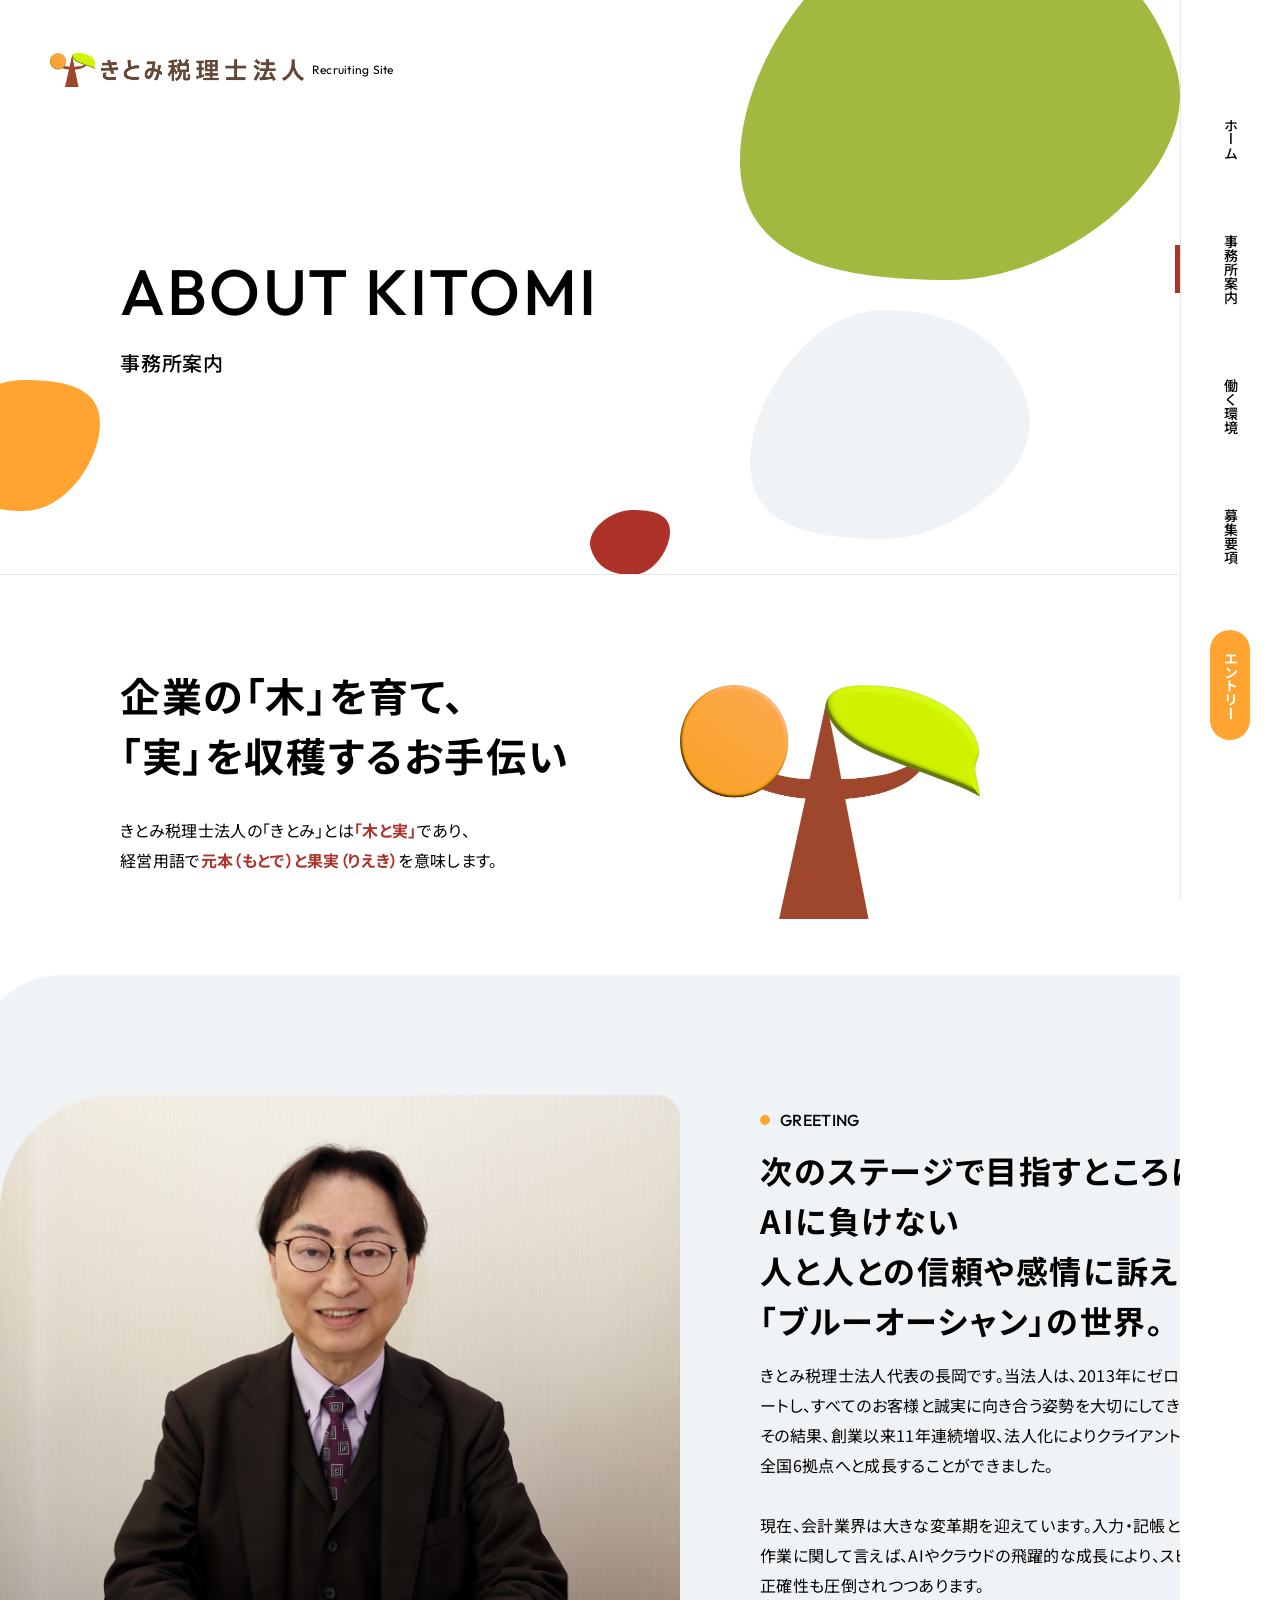
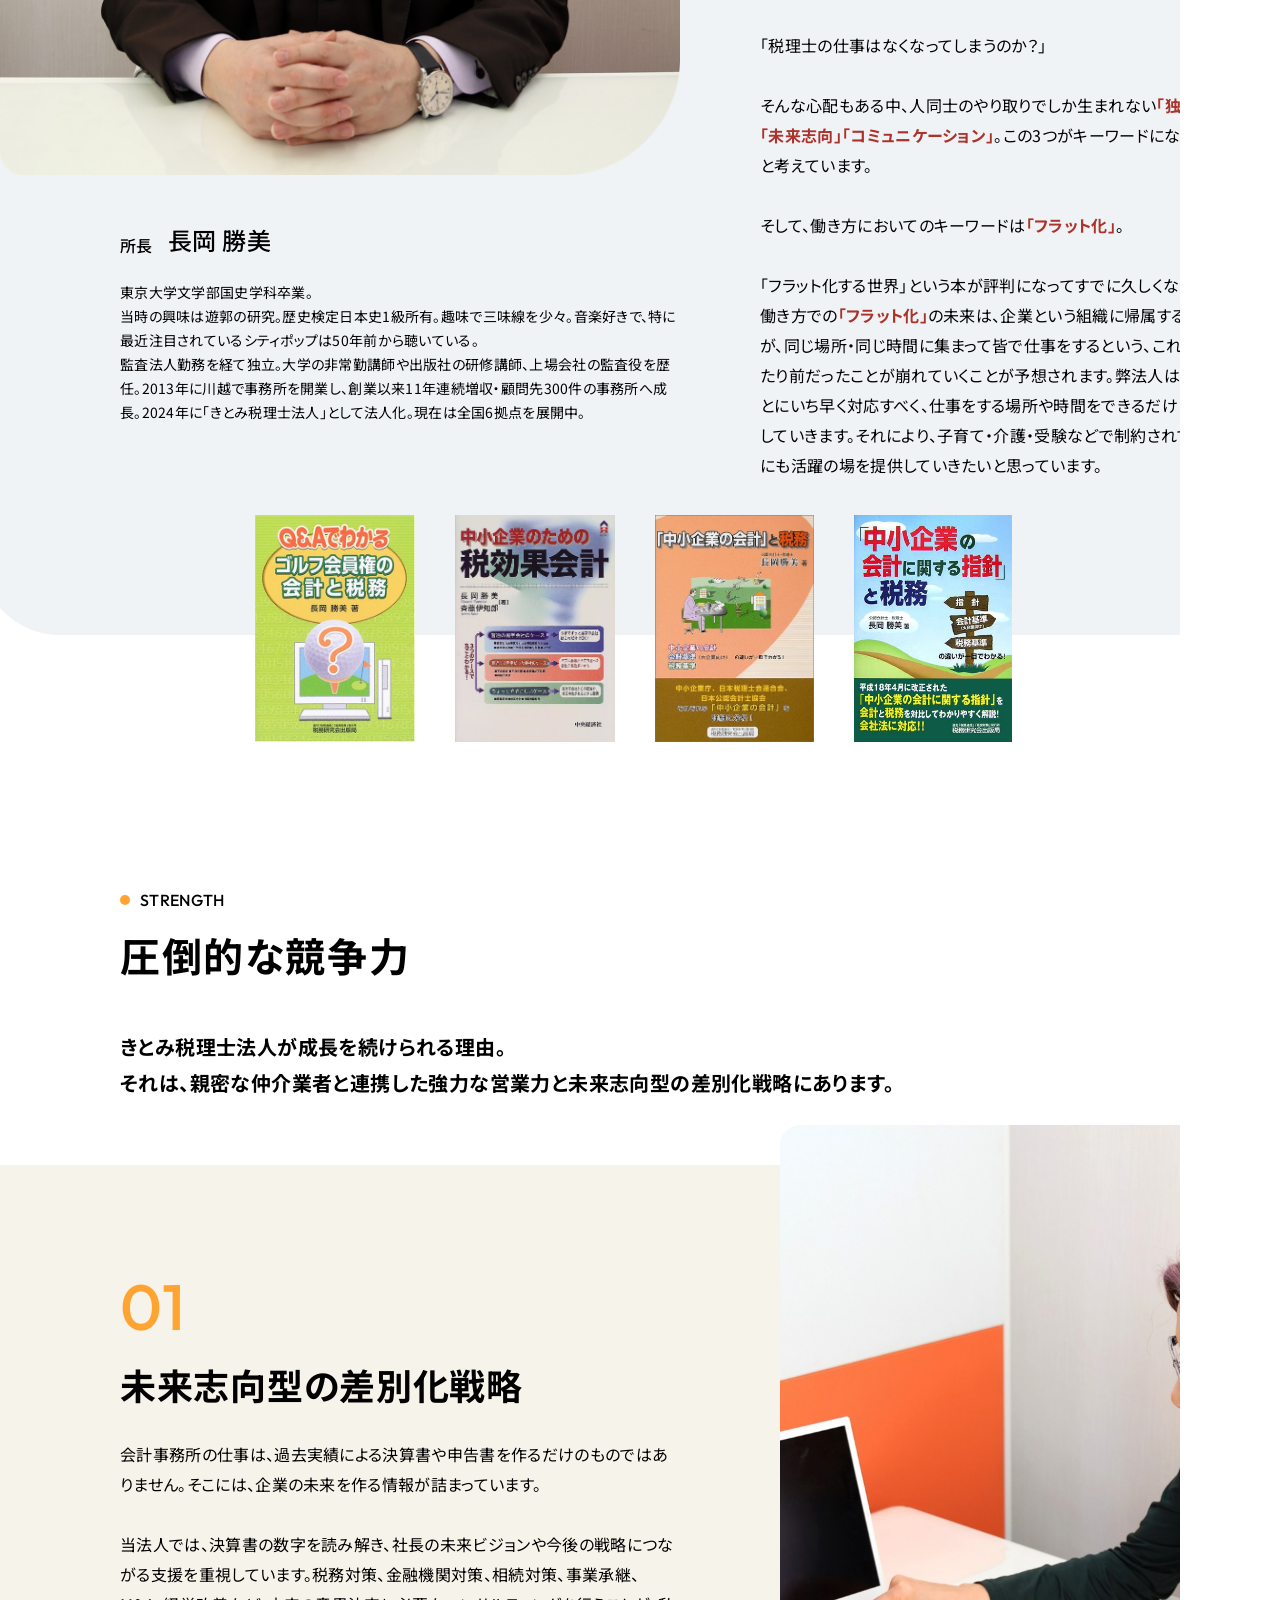
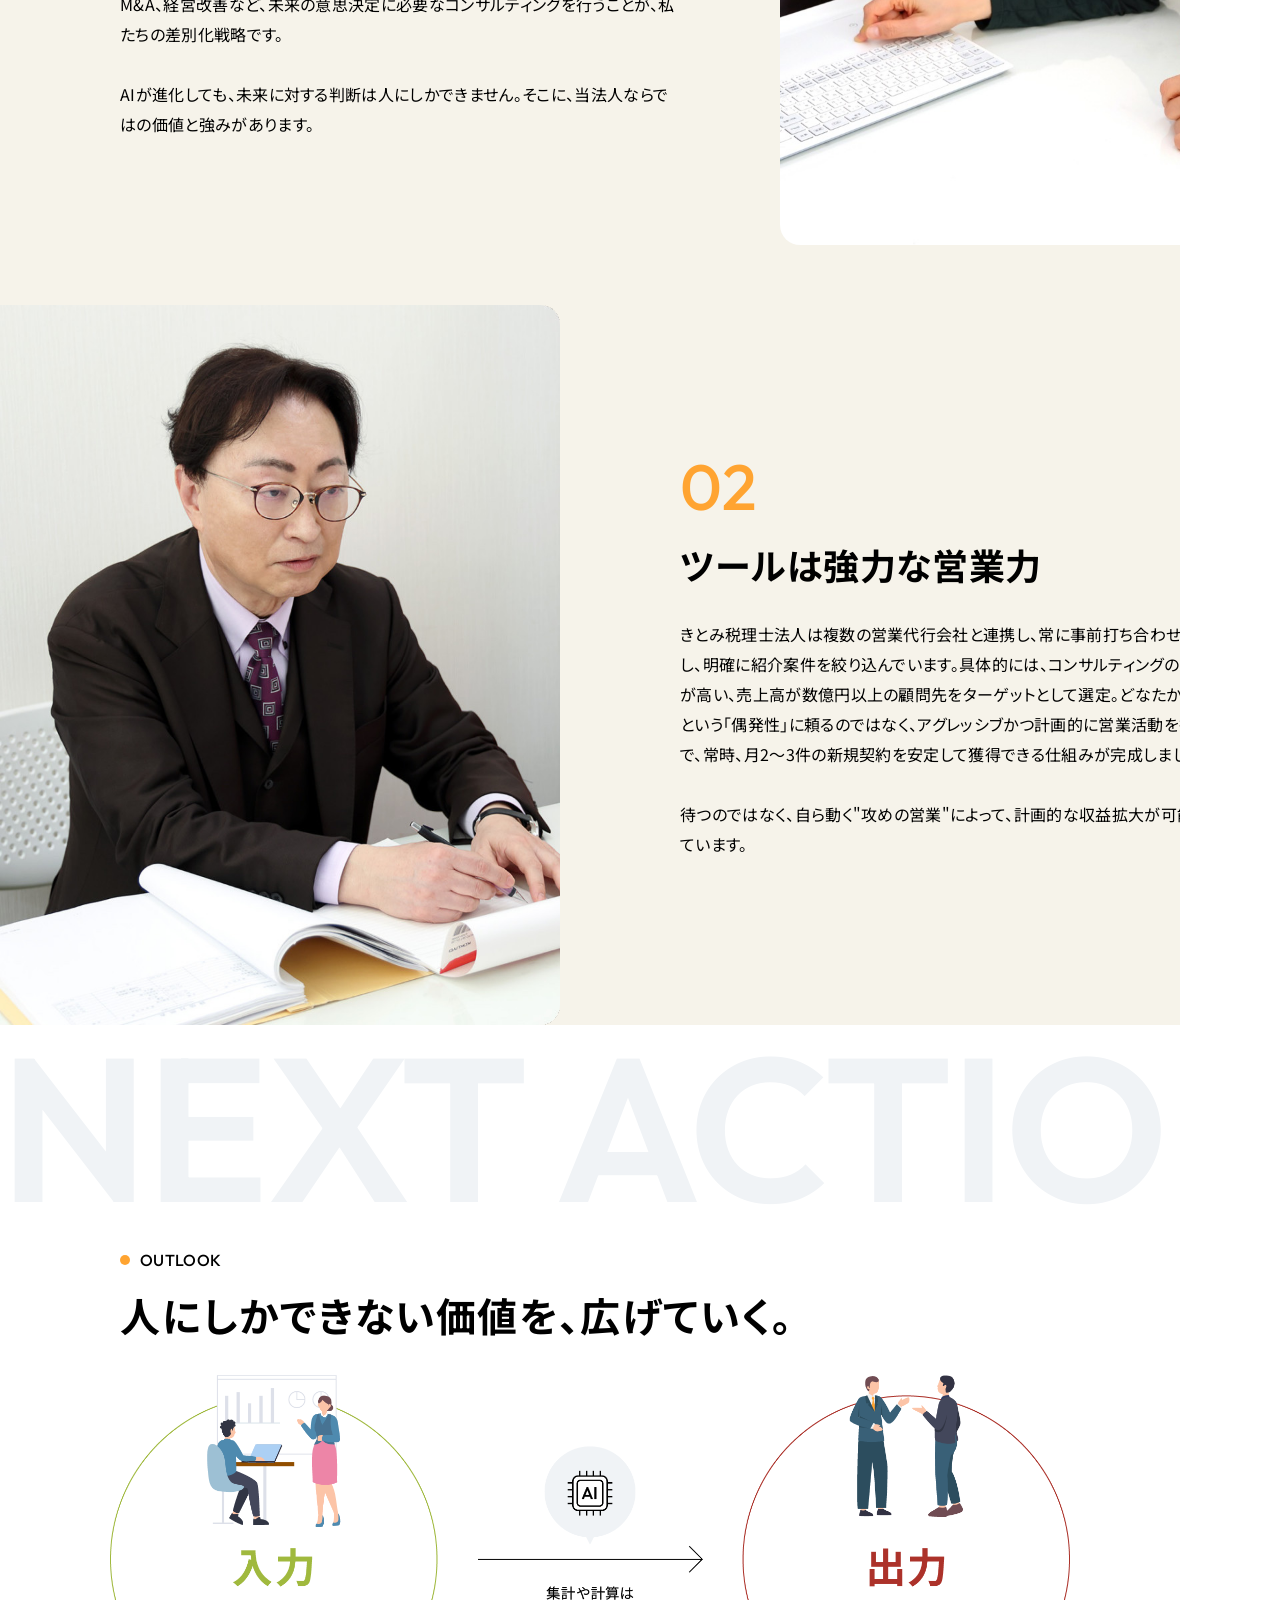
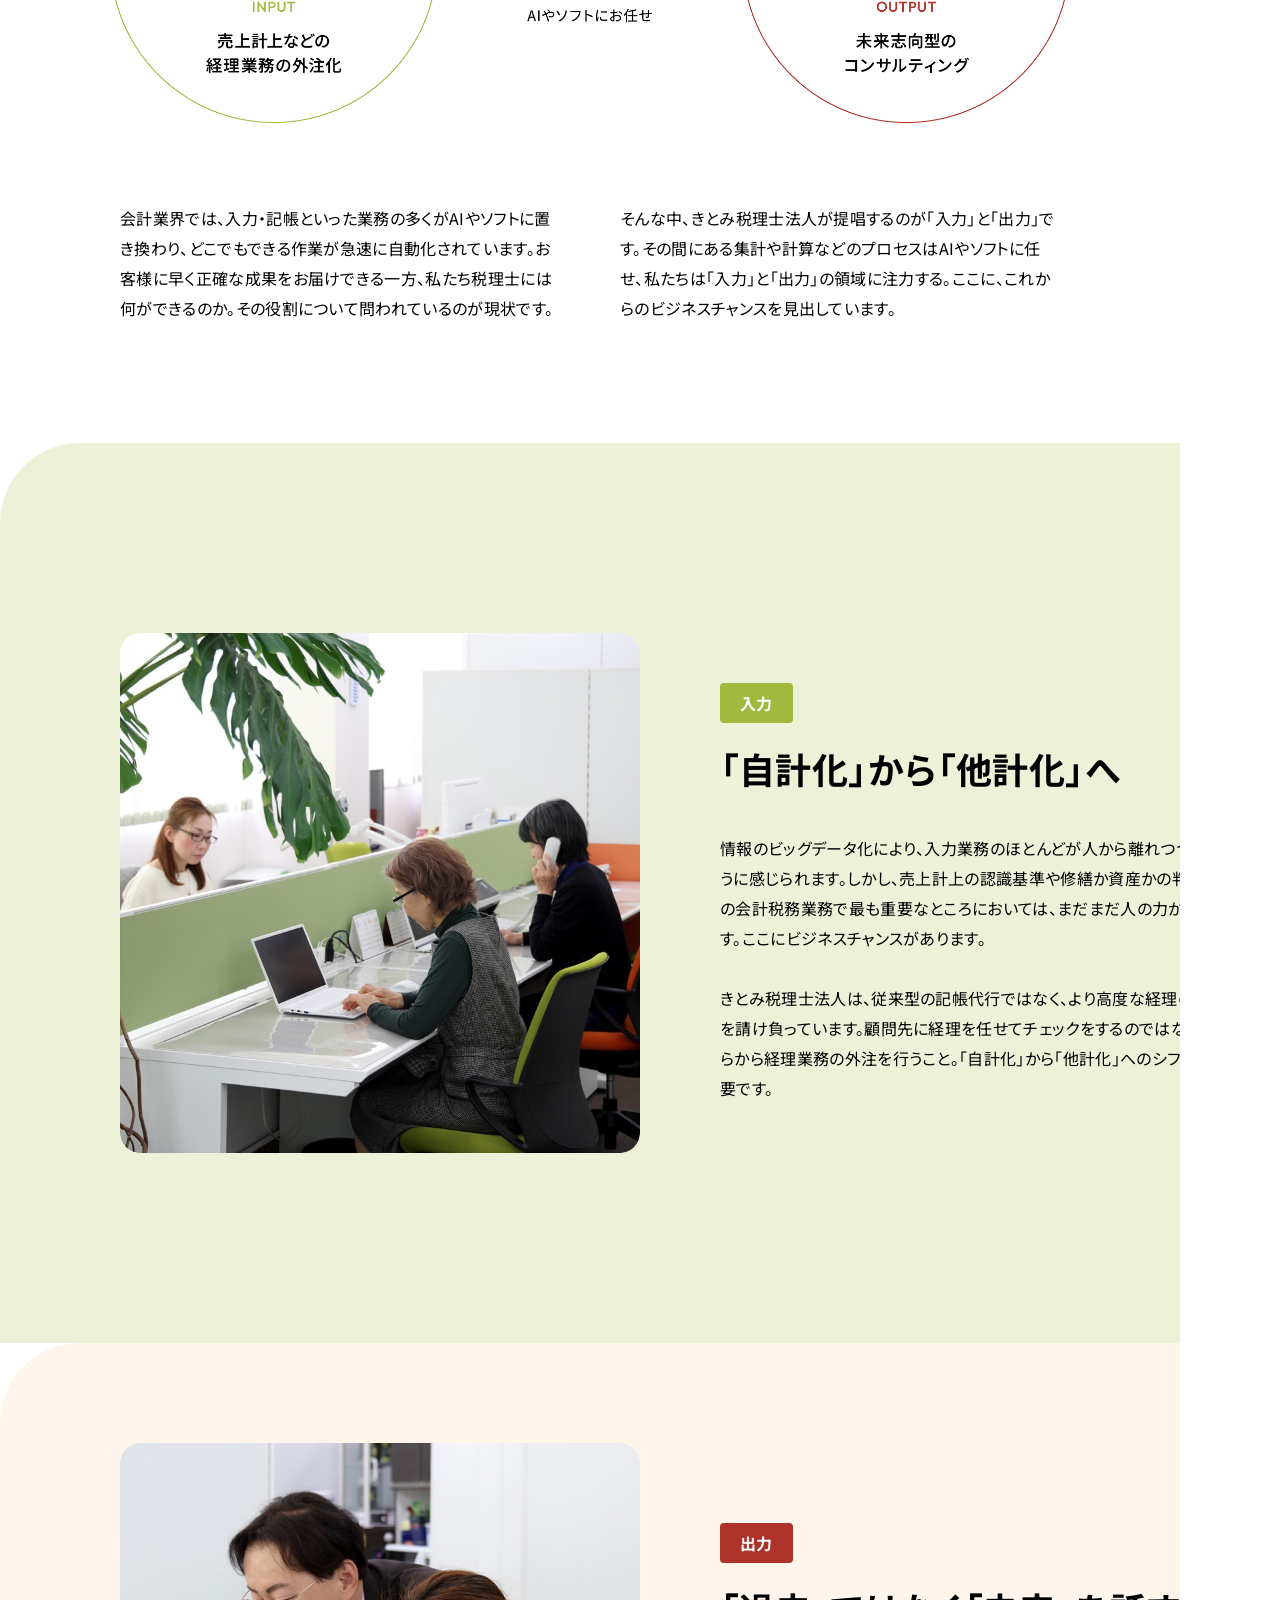
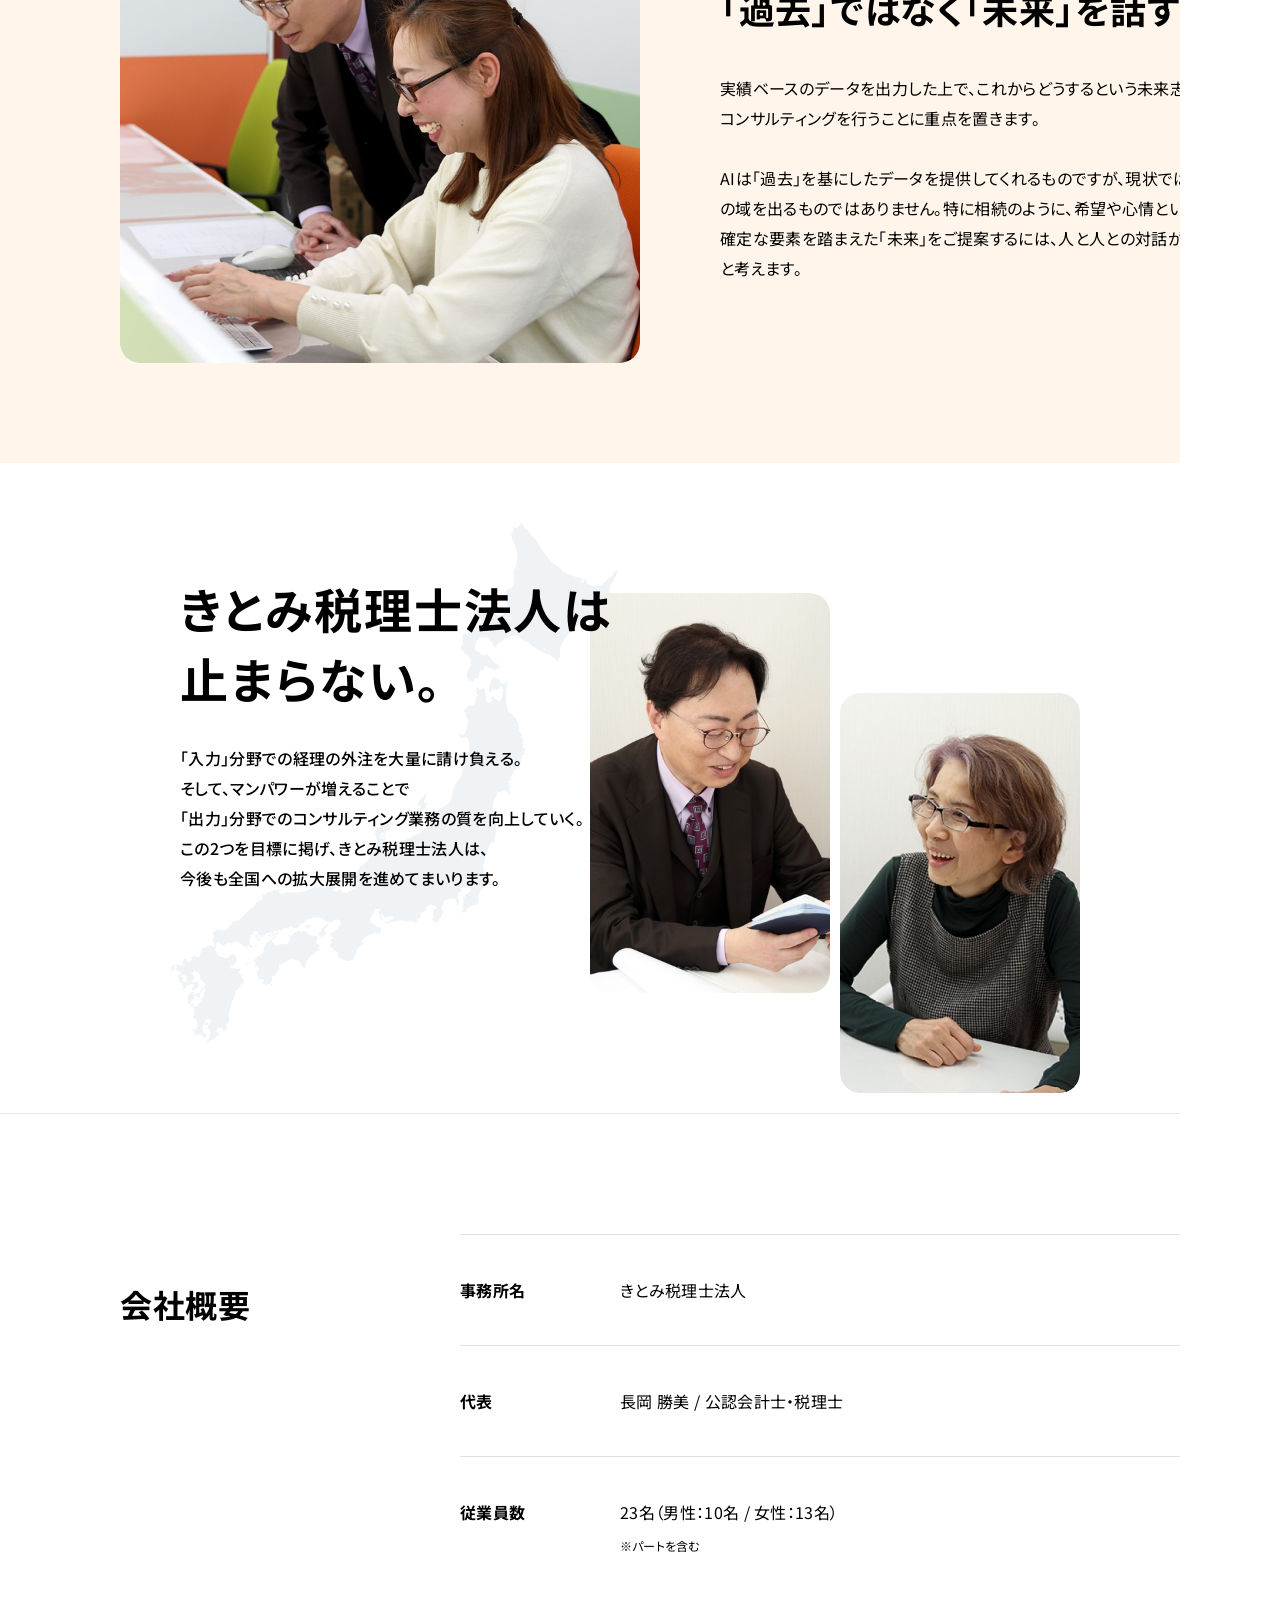
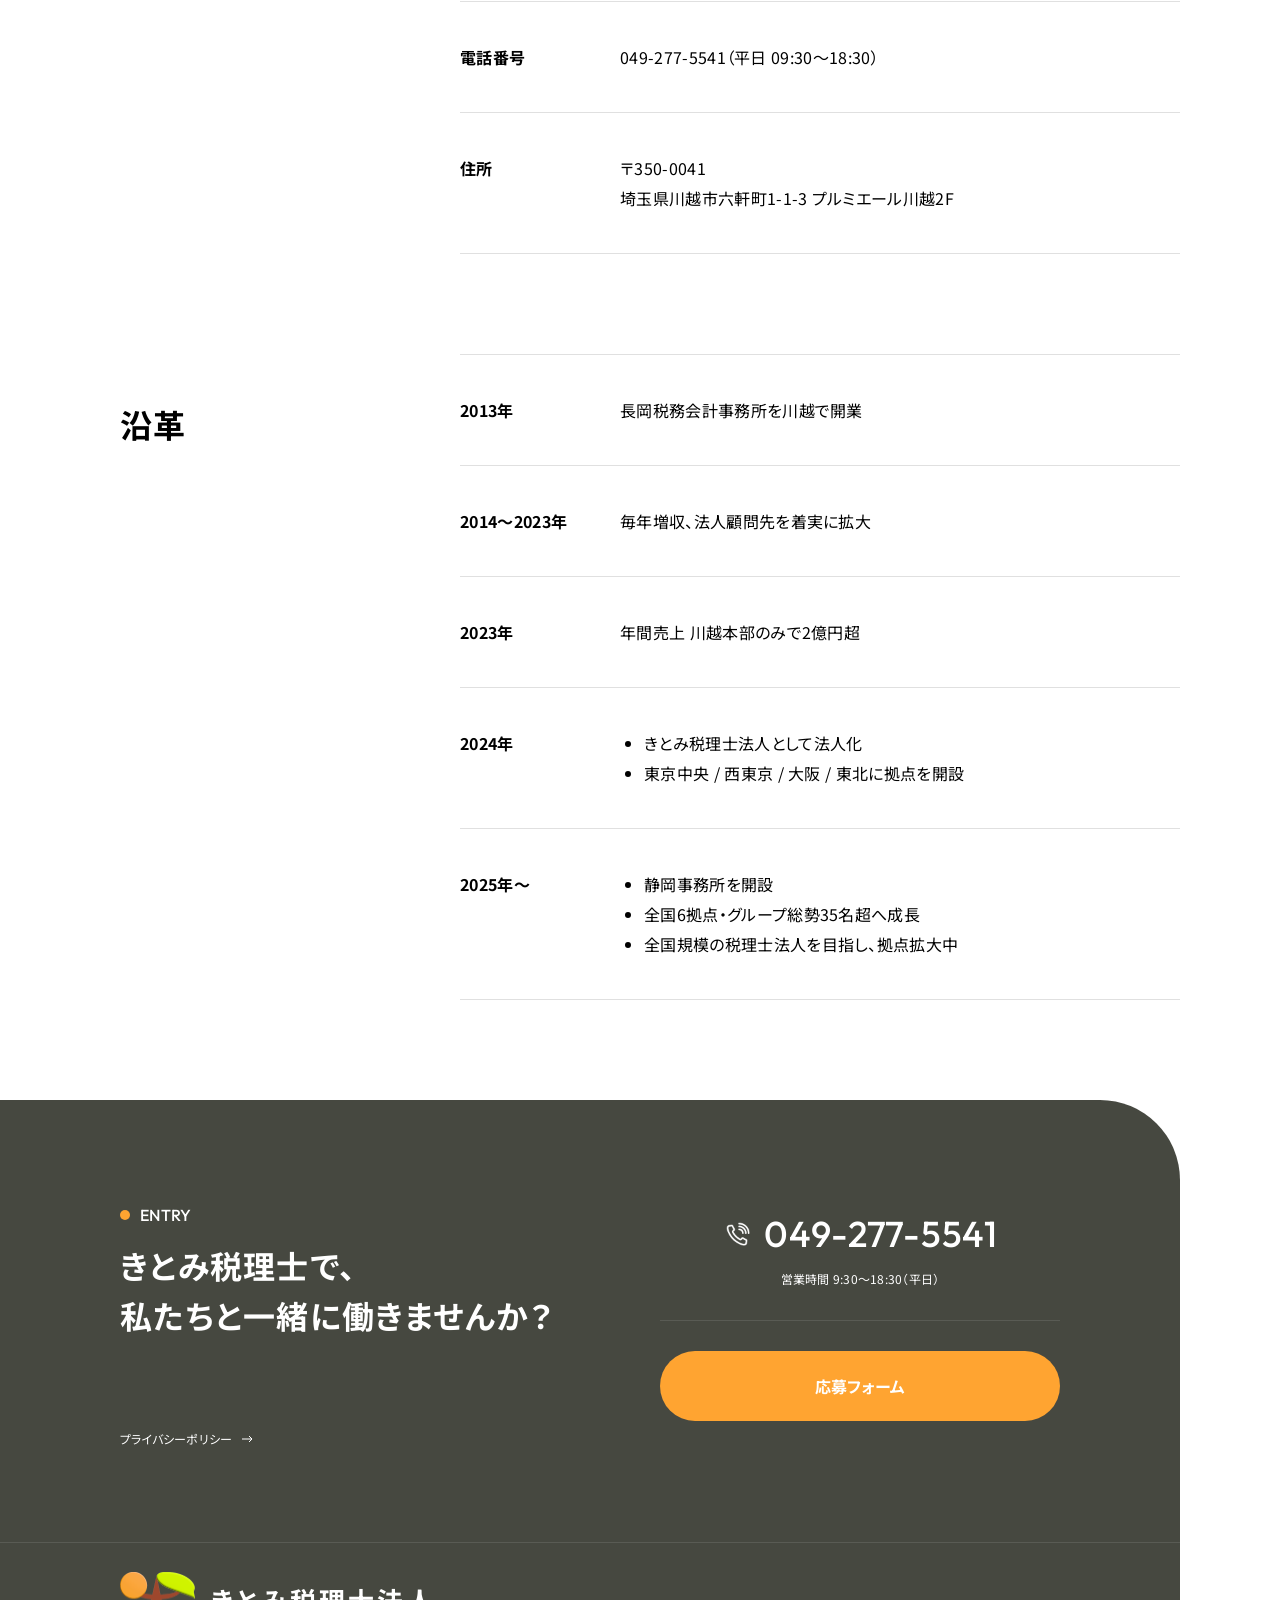
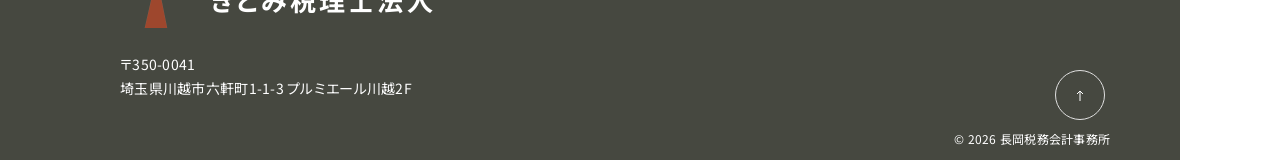
==== about.html @ 69c2d6e0 "エントリーページ新規作成＋全ページにスクロール表示アニメーション追加 - entry.html / entry.css / entry.js を新規作成（Figma 88-184 準拠のエントリーフォ" ====
<!DOCTYPE html>
<html lang="ja">
<head>
  <meta charset="UTF-8">
  <meta name="viewport" content="width=device-width, initial-scale=1.0">
  <title>事務所案内 | きとみ税理士法人 採用サイト</title>
  <meta name="description" content="きとみ税理士法人の事務所案内。代表挨拶・強み・未来戦略・会社概要・沿革をご紹介します。">
  <link rel="preconnect" href="https://fonts.googleapis.com">
  <link rel="preconnect" href="https://fonts.gstatic.com" crossorigin>
  <link href="https://fonts.googleapis.com/css2?family=Noto+Sans+JP:wght@400;500;700&family=Outfit:wght@400;500;600;700&display=swap" rel="stylesheet">
  <link rel="stylesheet" href="css/reset.css">
  <link rel="stylesheet" href="css/variables.css">
  <link rel="stylesheet" href="css/common.css">
  <link rel="stylesheet" href="css/pages/about.css">
</head>
<body>
  <div id="header-placeholder"></div>

  <main>
    <!-- MV -->
    <section class="about-mv" aria-label="ページタイトル">
      <a href="index.html" class="site-logo about-mv__logo" aria-label="きとみ税理士法人 トップへ">
        <img src="images/common/logo.png" alt="きとみ税理士法人" class="site-logo__img" width="254" height="40">
        <span class="site-logo__sub">Recruiting Site</span>
      </a>

      <img src="images/common/blob-about-mv-1.svg" alt="" class="blob about-mv__blob about-mv__blob--1">
      <img src="images/common/blob-about-mv-2.svg" alt="" class="blob about-mv__blob about-mv__blob--2">
      <img src="images/common/blob-about-mv-3.svg" alt="" class="blob about-mv__blob about-mv__blob--3">
      <img src="images/common/blob-about-mv-4.svg" alt="" class="blob about-mv__blob about-mv__blob--4">

      <div class="about-mv__title">
        <p class="about-mv__title-en">ABOUT KITOMI</p>
        <p class="about-mv__title-jp">事務所案内</p>
      </div>
    </section>

    <!-- Lead -->
    <section class="about-lead" aria-label="リード">
      <div class="about-lead__inner">
        <h1 class="about-lead__catch">
          企業の「木」を育て、<br>
          「実」を収穫するお手伝い
        </h1>
        <p class="about-lead__text">
          きとみ税理士法人の「きとみ」とは<span class="em-red">「木と実」</span>であり、<br>
          経営用語で<span class="em-red">元本（もとで）と果実（りえき）</span>を意味します。
        </p>
        <img src="images/pages/about/symbol.png" alt="" class="about-lead__symbol" width="300" height="234">
      </div>
    </section>

    <!-- Greeting -->
    <section class="greeting" aria-label="代表挨拶">
      <div class="greeting__bg"></div>

      <figure class="greeting__photo">
        <picture>
          <source media="(max-width: 767px)" srcset="images/pages/about/president.png">
          <img src="images/pages/about/president-pc.png" alt="代表 長岡 勝美" width="680" height="680">
        </picture>
      </figure>

      <div class="greeting__title section-title">
        <span class="section-title__en">GREETING</span>
        <h2 class="section-title__jp">次のステージで目指すところは、<br>AIに負けない<br>人と人との信頼や感情に訴える<br>「ブルーオーシャン」の世界。</h2>
      </div>

      <div class="greeting__body">
        <p>きとみ税理士法人代表の長岡です。当法人は、2013年にゼロからスタートし、すべてのお客様と誠実に向き合う姿勢を大切にしてきました。その結果、創業以来11年連続増収、法人化によりクライアント400件、全国6拠点へと成長することができました。</p>
        <p>現在、会計業界は大きな変革期を迎えています。入力・記帳といった作業に関して言えば、AIやクラウドの飛躍的な成長により、スピードも正確性も圧倒されつつあります。</p>
        <p>「税理士の仕事はなくなってしまうのか？」</p>
        <p>そんな心配もある中、人同士のやり取りでしか生まれない<span class="em-red">「独創性」</span><span class="em-red">「未来志向」</span><span class="em-red">「コミュニケーション」</span>。この3つがキーワードになってくると考えています。</p>
        <p>そして、働き方においてのキーワードは<span class="em-red">「フラット化」</span>。</p>
        <p>「フラット化する世界」という本が評判になってすでに久しくなります。働き方での<span class="em-red">「フラット化」</span>の未来は、企業という組織に帰属する「社員」が、同じ場所・同じ時間に集まって皆で仕事をするという、これまで当たり前だったことが崩れていくことが予想されます。弊法人は、このことにいち早く対応すべく、仕事をする場所や時間をできるだけ自由にしていきます。それにより、子育て・介護・受験などで制約されている方にも活躍の場を提供していきたいと思っています。</p>
      </div>

      <div class="greeting__profile">
        <p class="greeting__name">
          <span class="greeting__role">所長</span>
          <span class="greeting__person">長岡 勝美</span>
        </p>
        <p class="greeting__bio">
          東京大学文学部国史学科卒業。<br>
          当時の興味は遊郭の研究。歴史検定日本史1級所有。趣味で三味線を少々。音楽好きで、特に最近注目されているシティポップは50年前から聴いている。<br>
          監査法人勤務を経て独立。大学の非常勤講師や出版社の研修講師、上場会社の監査役を歴任。2013年に川越で事務所を開業し、創業以来11年連続増収・顧問先300件の事務所へ成長。2024年に「きとみ税理士法人」として法人化。現在は全国6拠点を展開中。
        </p>
      </div>

      <div class="greeting__books">
        <img src="images/pages/about/book-1.png" alt="Q&Aでわかるゴルフ会計権の会計と税務" width="160" height="227">
        <img src="images/pages/about/book-2.png" alt="中小企業のための税効果会計" width="160" height="227">
        <img src="images/pages/about/book-3.png" alt="中小企業の会計と税務" width="160" height="227">
        <img src="images/pages/about/book-4.png" alt="中小企業の会計にかんする指針と税務" width="160" height="227">
      </div>
    </section>

    <!-- Strength -->
    <section class="strength" aria-label="強み">
      <div class="strength__bg"></div>

      <div class="strength__title section-title">
        <span class="section-title__en">STRENGTH</span>
        <h2 class="section-title__jp">圧倒的な競争力</h2>
      </div>

      <p class="strength__lead">
        きとみ税理士法人が成長を続けられる理由。<br>
        それは、親密な仲介業者と連携した強力な営業力と未来志向型の差別化戦略にあります。
      </p>

      <!-- Strength 01: text left, image right -->
      <article class="strength-item strength-item--01">
        <div class="strength-item__txt">
          <span class="strength-item__num">01</span>
          <h3 class="strength-item__title">未来志向型の差別化戦略</h3>
          <div class="strength-item__body">
            <p>会計事務所の仕事は、過去実績による決算書や申告書を作るだけのものではありません。そこには、企業の未来を作る情報が詰まっています。</p>
            <p>当法人では、決算書の数字を読み解き、社長の未来ビジョンや今後の戦略につながる支援を重視しています。税務対策、金融機関対策、相続対策、事業承継、M&amp;A、経営改善など、未来の意思決定に必要なコンサルティングを行うことが、私たちの差別化戦略です。</p>
            <p>AIが進化しても、未来に対する判断は人にしかできません。そこに、当法人ならではの価値と強みがあります。</p>
          </div>
        </div>
        <figure class="strength-item__img">
          <picture>
            <source media="(min-width: 768px)" srcset="images/pages/about/strength-01.jpg">
            <img src="images/pages/about/strength-01-sp.jpg" alt="未来志向型の差別化戦略" width="560" height="720">
          </picture>
        </figure>
      </article>

      <!-- Strength 02: image left, text right -->
      <article class="strength-item strength-item--02">
        <figure class="strength-item__img">
          <picture>
            <source media="(max-width: 767px)" srcset="images/pages/about/strength-02-sp.jpg">
            <img src="images/pages/about/strength-02.jpg" alt="ツールは強力な営業力" width="560" height="720">
          </picture>
        </figure>
        <div class="strength-item__txt">
          <span class="strength-item__num">02</span>
          <h3 class="strength-item__title">ツールは強力な営業力</h3>
          <div class="strength-item__body">
            <p>きとみ税理士法人は複数の営業代行会社と連携し、常に事前打ち合わせを密にし、明確に紹介案件を絞り込んでいます。具体的には、コンサルティングのニーズが高い、売上高が数億円以上の顧問先をターゲットとして選定。どなたかの紹介という「偶発性」に頼るのではなく、アグレッシブかつ計画的に営業活動を行うことで、常時、月2〜3件の新規契約を安定して獲得できる仕組みが完成しました。</p>
            <p>待つのではなく、自ら動く"攻めの営業"によって、計画的な収益拡大が可能になっています。</p>
          </div>
        </div>
      </article>
    </section>

    <!-- Outlook / NEXT ACTION -->
    <section class="outlook" aria-label="未来戦略">
      <div class="outlook__deco-text" aria-hidden="true">
        <span class="outlook__deco-track">
          <span class="outlook__deco-item">NEXT ACTION</span>
          <span class="outlook__deco-item">NEXT ACTION</span>
        </span>
      </div>

      <div class="outlook__title section-title">
        <span class="section-title__en">OUTLOOK</span>
        <h2 class="section-title__jp">人にしかできない価値を、広げていく。</h2>
      </div>

      <figure class="outlook__diagram">
        <picture>
          <source media="(max-width: 767px)" srcset="images/pages/about/io-diagram-sp.png">
          <img src="images/pages/about/io-diagram.png" alt="入力から出力へ" width="960" height="348">
        </picture>
      </figure>

      <div class="outlook__intro">
        <p>会計業界では、入力・記帳といった業務の多くがAIやソフトに置き換わり、どこでもできる作業が急速に自動化されています。お客様に早く正確な成果をお届けできる一方、私たち税理士には何ができるのか。その役割について問われているのが現状です。</p>
        <p>そんな中、きとみ税理士法人が提唱するのが「入力」と「出力」です。その間にある集計や計算などのプロセスはAIやソフトに任せ、私たちは「入力」と「出力」の領域に注力する。ここに、これからのビジネスチャンスを見出しています。</p>
      </div>
    </section>

    <!-- Input section -->
    <section class="io-card io-card--input" aria-label="入力分野">
      <figure class="io-card__img">
        <picture>
          <source media="(max-width: 767px)" srcset="images/pages/about/io-input-sp.png">
          <img src="images/pages/about/input-photo.jpg" alt="自計化から他計化へ" width="520" height="520">
        </picture>
      </figure>
      <div class="io-card__txt">
        <div class="io-card__title-block">
          <span class="io-card__label io-card__label--input">入力</span>
          <h3 class="io-card__title">「自計化」から「他計化」へ</h3>
        </div>
        <div class="io-card__body">
          <p>情報のビッグデータ化により、入力業務のほとんどが人から離れつつあるように感じられます。しかし、売上計上の認識基準や修繕か資産かの判断などの会計税務業務で最も重要なところにおいては、まだまだ人の力が必要です。ここにビジネスチャンスがあります。</p>
          <p>きとみ税理士法人は、従来型の記帳代行ではなく、より高度な経理の外注を請け負っています。顧問先に経理を任せてチェックをするのではなく、こちらから経理業務の外注を行うこと。「自計化」から「他計化」へのシフトが重要です。</p>
        </div>
      </div>
    </section>

    <!-- Output section -->
    <section class="io-card io-card--output" aria-label="出力分野">
      <figure class="io-card__img">
        <picture>
          <source media="(max-width: 767px)" srcset="images/pages/about/io-output-sp.png">
          <img src="images/pages/about/output-photo.jpg" alt="過去ではなく未来を話す" width="520" height="520">
        </picture>
      </figure>
      <div class="io-card__txt">
        <div class="io-card__title-block">
          <span class="io-card__label io-card__label--output">出力</span>
          <h3 class="io-card__title">「過去」ではなく「未来」を話す</h3>
        </div>
        <div class="io-card__body">
          <p>実績ベースのデータを出力した上で、これからどうするという未来志向型のコンサルティングを行うことに重点を置きます。</p>
          <p>AIは「過去」を基にしたデータを提供してくれるものですが、現状では統計学の域を出るものではありません。特に相続のように、希望や心情といった不確定な要素を踏まえた「未来」をご提案するには、人と人との対話が重要だと考えます。</p>
        </div>
      </div>
    </section>

    <!-- Summary -->
    <section class="summary" aria-label="サマリー">
      <img src="images/pages/about/japan-map.svg" alt="" class="summary__deco">

      <div class="summary__txt">
        <h2 class="summary__catch">
          きとみ税理士法人は<br>止まらない。
        </h2>
        <div class="summary__body">
          <p>「入力」分野での経理の外注を大量に請け負える。<br>そして、マンパワーが増えることで<br>「出力」分野でのコンサルティング業務の質を向上していく。</p>
          <p>この2つを目標に掲げ、きとみ税理士法人は、<br>今後も全国への拡大展開を進めてまいります。</p>
        </div>
      </div>

      <div class="summary__photos">
        <figure class="summary__photo summary__photo--1">
          <img src="images/pages/about/summary-01.jpg" alt="" width="240" height="400">
        </figure>
        <figure class="summary__photo summary__photo--2">
          <img src="images/pages/about/summary-02.jpg" alt="" width="240" height="400">
        </figure>
      </div>
    </section>

    <!-- Company Info -->
    <section class="company" aria-label="会社情報">
      <div class="company__block">
        <h2 class="company__heading">会社概要</h2>
        <dl class="company__table">
          <div class="company__row">
            <dt>事務所名</dt>
            <dd>きとみ税理士法人</dd>
          </div>
          <div class="company__row">
            <dt>代表</dt>
            <dd>長岡 勝美 / 公認会計士・税理士</dd>
          </div>
          <div class="company__row">
            <dt>従業員数</dt>
            <dd>
              23名（男性：10名 / 女性：13名）
              <span class="company__note">※パートを含む</span>
            </dd>
          </div>
          <div class="company__row">
            <dt>電話番号</dt>
            <dd>049-277-5541（平日 09:30〜18:30）</dd>
          </div>
          <div class="company__row">
            <dt>住所</dt>
            <dd>
              〒350-0041<br>
              埼玉県川越市六軒町1-1-3 プルミエール川越2F
            </dd>
          </div>
        </dl>
      </div>

      <div class="company__block">
        <h2 class="company__heading">沿革</h2>
        <dl class="company__table">
          <div class="company__row">
            <dt>2013年</dt>
            <dd>長岡税務会計事務所を川越で開業</dd>
          </div>
          <div class="company__row">
            <dt>2014〜2023年</dt>
            <dd>毎年増収、法人顧問先を着実に拡大</dd>
          </div>
          <div class="company__row">
            <dt>2023年</dt>
            <dd>年間売上 川越本部のみで2億円超</dd>
          </div>
          <div class="company__row">
            <dt>2024年</dt>
            <dd>
              <ul class="company__list">
                <li>きとみ税理士法人として法人化</li>
                <li>東京中央 / 西東京 / 大阪 / 東北に拠点を開設</li>
              </ul>
            </dd>
          </div>
          <div class="company__row">
            <dt>2025年〜</dt>
            <dd>
              <ul class="company__list">
                <li>静岡事務所を開設</li>
                <li>全国6拠点・グループ総勢35名超へ成長</li>
                <li>全国規模の税理士法人を目指し、拠点拡大中</li>
              </ul>
            </dd>
          </div>
        </dl>
      </div>
    </section>

    <!-- Footer (共通) -->
    <footer class="footer" id="footer-placeholder"></footer>
  </main>

  <script src="js/include.js"></script>
  <script src="js/main.js" defer></script>
</body>
</html>
---- css/variables.css ----
:root {
  /* === Colors (Figma変数) === */
  --color-black: #000000;
  --color-white: #ffffff;
  --color-orange: #ffa431;
  --color-red: #ac322a;
  --color-green: #a0b93e;
  --color-beige: #f6f3ea;
  --color-gray-100: #e8e8e8;
  --color-gray-200: #f0f3f6;
  --color-gray-300: #e0e0e0;
  --color-text: #1a1a1a;

  /* グラデーション */
  --gradient-cta: linear-gradient(90deg, #ffa431 0%, #ac322a 100%);

  /* === Typography === */
  --font-jp: "Noto Sans JP", "Hiragino Kaku Gothic ProN", "Yu Gothic",
    sans-serif;
  --font-en: "Outfit", "Helvetica Neue", Arial, sans-serif;

  /* === Spacing === */
  --space-xs: 8px;
  --space-sm: 10px;
  --space-md: 20px;
  --space-lg: 30px;
  --space-xl: 50px;
  --space-2xl: 80px;
  --space-3xl: 120px;

  /* === Layout === */
  --nav-width: 100px;
  --content-max: 1440px;
  --content-inner: 1240px;
  --section-padding-x: 120px;
  --col-1: 1120px;
  --col-3: 340px;

  /* === Radius === */
  --radius-sm: 8px;
  --radius-md: 20px;
  --radius-lg: 50px;
  --radius-xl: 80px;

  /* === Shadow === */
  --shadow-cta: 5px 15px 15px rgba(0, 0, 0, 0.12);
}
---- css/common.css ----
/* ==========================================================================
   Utilities
   ========================================================================== */

.nowrap {
  white-space: nowrap;
}

/* ==========================================================================
   Base
   ========================================================================== */

body {
  font-family: var(--font-jp);
  font-size: 16px;
  line-height: 1.875;
  color: var(--color-black);
  background-color: var(--color-white);
  font-feature-settings: "palt" 1;
}

/* メインコンテンツは右側のナビ分の余白を確保 */
main {
  margin-right: var(--nav-width);
  position: relative;
  overflow-x: clip;
}

.section {
  position: relative;
  padding: 0 var(--section-padding-x);
}

.container {
  max-width: var(--content-inner);
  margin: 0 auto;
}

/* ==========================================================================
   Section Title (英＋日)
   ========================================================================== */

.section-title {
  display: flex;
  flex-direction: column;
  align-items: flex-start;
  gap: var(--space-sm);
}

.section-title--center {
  align-items: center;
  text-align: center;
}

.section-title__en {
  display: flex;
  align-items: center;
  gap: var(--space-sm);
  font-family: var(--font-en);
  font-weight: 500;
  font-size: 16px;
  letter-spacing: 0.32px;
  color: var(--color-black);
}

.section-title__en::before {
  content: "";
  display: block;
  width: 10px;
  height: 10px;
  border-radius: 50%;
  background-color: var(--color-orange);
}

.section-title__en--white {
  color: var(--color-white);
}

.section-title__jp {
  font-family: var(--font-jp);
  font-weight: 700;
  font-size: 40px;
  line-height: 60px;
  letter-spacing: 1.6px;
  color: var(--color-black);
}

.section-title__jp--white {
  color: var(--color-white);
}

.section-title__jp--lg {
  font-size: 32px;
  line-height: 50px;
  letter-spacing: 1.28px;
}

/* ==========================================================================
   Buttons / CTA
   ========================================================================== */

.button {
  display: inline-flex;
  align-items: center;
  justify-content: center;
  width: 400px;
  max-width: 100%;
  height: 70px;
  border-radius: var(--radius-lg);
  font-family: var(--font-jp);
  font-weight: 700;
  font-size: 16px;
  letter-spacing: 0.32px;
  color: var(--color-white);
  text-align: center;
  transition: opacity 0.2s ease;
}

.button:hover {
  opacity: 0.85;
}

.button--orange {
  background-color: var(--color-orange);
}

.button--gradient {
  background-color: var(--color-orange);
  box-shadow: var(--shadow-cta);
}

.button--wide {
  width: 340px;
}

/* ==========================================================================
   Sidebar Nav (右側固定縦書きナビ)
   ========================================================================== */

.side-nav {
  position: fixed;
  top: 0;
  right: 0;
  width: var(--nav-width);
  height: 100vh;
  background-color: var(--color-white);
  border-left: 1px solid var(--color-gray-100);
  z-index: 100;
  display: flex;
  flex-direction: column;
  align-items: center;
  padding-top: 110px;
}

.side-nav__list {
  display: flex;
  flex-direction: column;
  align-items: center;
  gap: 50px;
}

.side-nav__item {
  position: relative;
}

.side-nav__link {
  writing-mode: vertical-rl;
  font-family: var(--font-jp);
  font-weight: 500;
  font-size: 14px;
  line-height: 1.14;
  color: var(--color-black);
  font-feature-settings: "vert" 1;
  text-align: center;
  display: inline-block;
  padding: 8px 14px;
  transition: opacity 0.2s ease;
}

.side-nav__link:hover {
  opacity: 0.6;
}

.side-nav__entry {
  display: flex;
  flex-direction: column;
  align-items: center;
  justify-content: center;
  width: 40px;
  padding: 20px 10px;
  background-color: var(--color-orange);
  border-radius: var(--radius-lg);
}

.side-nav__entry-link {
  writing-mode: vertical-rl;
  font-family: var(--font-jp);
  font-weight: 700;
  font-size: 14px;
  line-height: 1.14;
  color: var(--color-white);
  font-feature-settings: "vert" 1;
}

/* メニュー内ロゴ・フッターはPCでは非表示（SP開メニュー専用） */
.side-nav__logo,
.side-nav__foot {
  display: none;
}

.side-nav__indicator {
  position: fixed;
  top: 110px;
  right: var(--nav-width);
  width: 5px;
  height: 48px;
  background-color: var(--color-red);
  z-index: 101;
  opacity: 0;
}

.side-nav__indicator.is-ready {
  opacity: 1;
}

/* ==========================================================================
   Header Logo (左上)
   ========================================================================== */

.site-logo {
  display: flex;
  align-items: center;
  gap: 8px;
}

.site-logo__img {
  width: 254px;
  height: 40px;
  object-fit: contain;
}

.site-logo__sub {
  font-family: var(--font-en);
  font-weight: 400;
  font-size: 12px;
  letter-spacing: 0.24px;
  color: var(--color-black);
  white-space: nowrap;
}

/* ==========================================================================
   Footer (ENTRY エリア・全ページ共通)
   ========================================================================== */

.footer {
  position: relative;
  padding: 0;
}

.footer__inner {
  position: relative;
  height: 660px;
  max-width: var(--content-inner);
  margin: 0 auto 0 0;
  background-color: #464840;
  border-top-right-radius: var(--radius-xl);
  padding: 100px var(--section-padding-x) 60px;
  color: var(--color-white);
  overflow: hidden;
}

.footer__title {
  display: flex;
  flex-direction: column;
  gap: 10px;
}

.footer__catch {
  font-family: var(--font-jp);
  font-weight: 700;
  font-size: 32px;
  line-height: 50px;
  letter-spacing: 1.28px;
  color: var(--color-white);
}

.footer__cta {
  position: absolute;
  top: 100px;
  right: var(--section-padding-x);
  display: flex;
  flex-direction: column;
  align-items: center;
  gap: 30px;
  width: 400px;
}

.footer__tel-block {
  display: flex;
  flex-direction: column;
  align-items: center;
  gap: 0;
  width: 100%;
}

.footer__tel {
  display: flex;
  align-items: center;
  gap: 10px;
}

.footer__tel-icon {
  width: 32px;
  height: 32px;
  object-fit: contain;
}

.footer__tel-num {
  font-family: var(--font-en);
  font-weight: 500;
  font-size: 36px;
  letter-spacing: 0.72px;
  color: var(--color-white);
  white-space: nowrap;
}

.footer__tel-hours {
  font-size: 12px;
  letter-spacing: 0.24px;
  color: var(--color-white);
  text-align: center;
}

.footer__divider {
  width: 100%;
  height: 1px;
  background-color: var(--color-white);
  opacity: 0.1;
}

.footer__divider--mid {
  position: absolute;
  top: 442px;
  left: 0;
  right: 0;
  width: 100%;
}

.footer__bottom {
  position: absolute;
  bottom: 60px;
  left: var(--section-padding-x);
  right: var(--section-padding-x);
}

.footer__brand {
  display: flex;
  align-items: center;
  gap: 16px;
  margin-bottom: 24px;
}

.footer__logo {
  width: auto;
  height: 56px;
  margin-bottom: 0;
}

.footer__brand-name {
  color: #fff;
  font-size: 26px;
  font-weight: 700;
  letter-spacing: 0.12em;
}

.footer__address {
  font-size: 14px;
  line-height: 24px;
  letter-spacing: 0.28px;
}

.footer__copyright {
  position: absolute;
  bottom: 10px;
  right: 70px;
  font-size: 12px;
  letter-spacing: 0.24px;
  text-align: right;
}

.footer__policy {
  position: absolute;
  top: 328px;
  left: var(--section-padding-x);
  display: inline-flex;
  align-items: center;
  gap: 10px;
  font-size: 12px;
  letter-spacing: 0.24px;
  color: var(--color-white);
}

.footer__policy-arrow {
  width: 12px;
  height: 8px;
  fill: var(--color-white);
}

.footer__pagetop {
  position: absolute;
  top: 570px;
  right: 75px;
  width: 50px;
  height: 50px;
  border: 1px solid var(--color-gray-300);
  border-radius: 50%;
  display: flex;
  align-items: center;
  justify-content: center;
  background: transparent;
  transition: opacity 0.2s ease;
}

.footer__pagetop:hover {
  opacity: 0.7;
}

.footer__pagetop-arrow {
  width: 12px;
  height: 8px;
  transform: rotate(-90deg);
  fill: var(--color-white);
}

/* ==========================================================================
   Utility / Decoration
   ========================================================================== */

.blob {
  position: absolute;
  pointer-events: none;
  z-index: 0;
  opacity: 0;
  transition: opacity 0.9s ease;
}

.blob.is-revealed {
  opacity: 1;
}

.deco-bg-text {
  position: absolute;
  font-family: var(--font-en);
  font-weight: 700;
  color: var(--color-gray-200);
  letter-spacing: 5.12px;
  pointer-events: none;
  user-select: none;
  z-index: 0;
}

/* ==========================================================================
   Hamburger Menu (Tablet/Mobile only)
   ========================================================================== */

.hamburger {
  position: fixed;
  top: 16px;
  right: 16px;
  width: 48px;
  height: 48px;
  border-radius: 50%;
  background-color: var(--color-red);
  display: none;
  flex-direction: column;
  align-items: center;
  justify-content: center;
  gap: 6px;
  padding: 0;
  z-index: 200;
  cursor: pointer;
  transition: background-color 0.2s ease;
}

.hamburger__line {
  display: block;
  width: 20px;
  height: 2px;
  background-color: var(--color-white);
  transition: transform 0.3s ease, opacity 0.3s ease;
}

.hamburger.is-open .hamburger__line:nth-child(1) {
  transform: translateY(8px) rotate(45deg);
}

.hamburger.is-open .hamburger__line:nth-child(2) {
  opacity: 0;
}

.hamburger.is-open .hamburger__line:nth-child(3) {
  transform: translateY(-8px) rotate(-45deg);
}

.side-nav__overlay {
  display: none;
  position: fixed;
  inset: 0;
  background-color: rgba(0, 0, 0, 0.4);
  z-index: 99;
  opacity: 0;
  transition: opacity 0.3s ease;
}

.side-nav__overlay.is-open {
  opacity: 1;
}

/* ==========================================================================
   Tablet (max 1023px)
   ========================================================================== */

@media (max-width: 1023px) {
  main {
    margin-right: 0;
  }

  .hamburger {
    display: flex;
  }

  /* オーバーレイは不要（フルスクリーン白メニュー） */
  .side-nav__overlay {
    display: none;
  }

  /* Side nav: フルスクリーン白メニュー（Figma 95:1593準拠） */
  .side-nav {
    width: 100%;
    height: 100vh;
    height: 100dvh;
    padding: 0;
    border-left: none;
    transform: translateY(-100%);
    opacity: 0;
    transition: transform 0.3s ease, opacity 0.3s ease;
    z-index: 150;
    display: flex;
    flex-direction: column;
    align-items: center;
    justify-content: center;
    gap: 50px;
    overflow-y: auto;
  }

  .side-nav.is-open {
    transform: translateY(0);
    opacity: 1;
  }

  /* メニュー内ロゴ（左上） */
  .side-nav__logo {
    display: flex;
    flex-direction: column;
    align-items: flex-start;
    gap: 6px;
    position: absolute;
    top: 14px;
    left: 20px;
  }

  .side-nav__logo img {
    width: 200px;
    height: auto;
  }

  .side-nav__logo-sub {
    font-family: var(--font-en);
    font-size: 12px;
    letter-spacing: 0.24px;
    color: var(--color-black);
  }

  /* 中央ナビ */
  .side-nav__list {
    gap: 0;
    padding: 0;
    width: auto;
    align-items: center;
  }

  .side-nav__item {
    width: auto;
  }

  .side-nav__link {
    writing-mode: horizontal-tb;
    font-family: var(--font-en), var(--font-jp);
    font-weight: 500;
    font-size: 16px;
    line-height: 80px;
    color: var(--color-black);
    text-align: center;
    display: block;
    padding: 0;
    border-bottom: none;
    font-feature-settings: normal;
  }

  /* PC用の赤エントリーボックスはメニュー内で非表示 */
  .side-nav__entry {
    display: none;
  }

  /* メニュー下部：エントリーボタン＋電話 */
  .side-nav__foot {
    display: flex;
    flex-direction: column;
    align-items: center;
    gap: 50px;
  }

  .side-nav__entry-btn {
    display: flex;
    align-items: center;
    justify-content: center;
    width: 310px;
    height: 60px;
    border-radius: 50px;
    background-color: var(--color-orange);
    box-shadow: var(--shadow-cta);
    font-family: var(--font-jp);
    font-weight: 700;
    font-size: 14px;
    color: var(--color-white);
    text-align: center;
  }

  .side-nav__tel {
    display: flex;
    flex-direction: column;
    align-items: center;
    gap: 15px;
  }

  .side-nav__tel-num {
    display: flex;
    align-items: center;
    gap: 10px;
    font-family: var(--font-en);
    font-weight: 500;
    font-size: 36px;
    color: var(--color-red);
    white-space: nowrap;
  }

  .side-nav__tel-icon {
    width: 32px;
    height: 32px;
    fill: var(--color-red);
  }

  .side-nav__tel-hours {
    font-size: 12px;
    color: var(--color-black);
    text-align: center;
  }

  .side-nav__indicator {
    display: none;
  }

  /* ハンバーガー：白80x80ボックス(右上,bottom-left丸) → 開で× */
  .hamburger {
    top: 0;
    right: 0;
    width: 80px;
    height: 80px;
    border-radius: 0 0 0 20px;
    background-color: var(--color-white);
    z-index: 250;
  }

  .hamburger__line {
    background-color: var(--color-black);
    width: 24px;
  }

  .hamburger.is-open {
    background-color: transparent;
  }

  .hamburger.is-open .hamburger__line {
    background-color: var(--color-black);
  }

  /* Section padding adjustments */
  :root {
    --section-padding-x: 32px;
  }

  /* Footer adjustments */
  .footer__inner {
    max-width: 100%;
    padding: 80px 32px 60px;
    height: auto;
    min-height: 600px;
  }

  .footer__cta {
    position: relative;
    top: auto;
    left: auto;
    transform: none;
    margin: 40px auto 0;
  }

  .footer__divider--mid {
    top: auto;
    bottom: 200px;
  }

  .footer__bottom {
    position: relative;
    left: auto;
    right: auto;
    bottom: auto;
    margin-top: 60px;
  }

  .footer__copyright {
    position: relative;
    margin-top: 16px;
    text-align: left;
  }

  .footer__policy {
    position: relative;
    top: auto;
    left: auto;
    margin-top: 40px;
  }

  .footer__pagetop {
    top: auto;
    bottom: 24px;
    right: 24px;
  }
}

/* ==========================================================================
   Mobile (max 767px)
   ========================================================================== */

@media (max-width: 767px) {
  body {
    font-size: 16px;
    line-height: 1.7;
  }

  :root {
    --section-padding-x: 20px;
  }

  .section-title__jp {
    font-size: 28px;
    line-height: 1.4;
    letter-spacing: 1px;
  }

  .section-title__jp--lg {
    font-size: 24px;
    line-height: 1.5;
  }

  .section-title__en {
    font-size: 14px;
  }

  /* Buttons */
  .button {
    width: 100%;
    max-width: 320px;
    height: 60px;
    font-size: 15px;
  }

  .button--wide {
    width: 100%;
    max-width: 320px;
  }

  /* Logo size in hero */
  .site-logo__img {
    width: 180px;
    height: auto;
  }

  /* Footer - SP version per Figma 93:1030 */
  .footer__inner {
    padding: 60px 20px 40px;
    border-top-right-radius: 60px;
    min-height: 0;
    display: flex;
    flex-direction: column;
    align-items: center;
  }

  .footer__title {
    width: 100%;
    align-items: flex-start;
    margin-bottom: 20px;
    order: 1;
  }

  .footer__catch {
    font-size: 20px;
    line-height: 30px;
    letter-spacing: 0.4px;
    text-align: left;
  }

  .footer__cta {
    position: relative;
    top: auto;
    left: auto;
    right: auto;
    transform: none;
    margin: 0 auto;
    width: 100%;
    max-width: 310px;
    gap: 24px;
    order: 2;
    align-items: center;
    text-align: center;
  }

  .footer__tel-block {
    align-items: center;
    text-align: center;
  }

  .footer__tel-num {
    font-size: 30px;
    letter-spacing: 0;
  }

  .footer__tel-hours {
    font-size: 12px;
  }

  .footer__cta .button {
    width: 100%;
    max-width: 310px;
    height: 60px;
  }

  /* Hide internal divider in CTA block on SP */
  .footer__cta .footer__divider {
    display: none;
  }

  .footer__policy {
    position: relative;
    top: auto;
    left: auto;
    margin: 24px auto 0;
    justify-content: center;
    order: 3;
  }

  .footer__divider--mid {
    position: relative;
    top: auto;
    bottom: auto;
    margin: 50px 0 40px;
    width: 100%;
    order: 4;
  }

  .footer__bottom {
    position: relative;
    left: auto;
    right: auto;
    bottom: auto;
    margin-top: 0;
    text-align: center;
    display: flex;
    flex-direction: column;
    align-items: center;
    order: 5;
  }

  .footer__brand {
    flex-direction: row;
    align-items: center;
    gap: 8px;
    margin-bottom: 16px;
  }

  .footer__logo {
    width: auto;
    height: 24px;
    margin-bottom: 0;
  }

  .footer__brand-name {
    font-size: 16px;
    letter-spacing: 0.06em;
    white-space: nowrap;
  }

  .footer__address {
    font-size: 14px;
    line-height: 24px;
    text-align: center;
  }

  .footer__copyright {
    position: relative;
    bottom: auto;
    right: auto;
    margin-top: 60px;
    text-align: center;
    width: 100%;
    order: 6;
  }

  .footer__pagetop {
    display: none;
  }
}

/* SP専用要素はPC/タブレットで非表示 */
br.sp-only {
  display: none;
}

/* PC専用の改行はSPで無効化 */
@media (max-width: 767px) {
  br.pc-only {
    display: none;
  }

  br.sp-only {
    display: inline;
  }

  /* 日本語の文節単位できれいに折り返す（対応ブラウザのみ／非対応は通常折返し） */
  p,
  li,
  dd,
  h1,
  h2,
  h3,
  .section-title__jp,
  .mv__lead,
  .message__card-body,
  .message__heading,
  .about-slider__body,
  .environment__lead,
  .env-card__body,
  .recruit__lead {
    line-break: strict;
    word-break: auto-phrase;
  }
}

/* Prevent horizontal scroll globally */
html,
body {
  overflow-x: clip;
}

body.is-menu-open {
  overflow: hidden;
}

img,
svg {
  max-width: 100%;
  height: auto;
}
---- css/pages/about.css ----
/* ==========================================================================
   MV (ABOUT KITOMI)
   ========================================================================== */

.about-mv {
  position: relative;
  height: 575px;
  border-bottom: 1px solid var(--color-gray-100);
  overflow: hidden;
}

.about-mv__logo {
  position: absolute;
  top: 50px;
  left: 50px;
  z-index: 3;
}

.about-mv__title {
  position: absolute;
  top: 260px;
  left: 120px;
  display: flex;
  flex-direction: column;
  gap: 20px;
  z-index: 2;
}

.about-mv__title-en {
  font-family: var(--font-en);
  font-weight: 500;
  font-size: 64px;
  letter-spacing: 2.56px;
  line-height: 1;
  color: var(--color-black);
}

.about-mv__title-jp {
  font-family: var(--font-jp);
  font-weight: 500;
  font-size: 20px;
  letter-spacing: 0.8px;
  color: var(--color-black);
}

.about-mv__blob {
  z-index: 0;
}

.about-mv__blob--1 {
  /* 440x360 green at right top */
  top: -80px;
  right: 0;
  width: 440px;
  height: 360px;
}

.about-mv__blob--2 {
  /* 280x229 at left=750 top=310 */
  top: 310px;
  left: 750px;
  width: 280px;
  height: 229px;
}

.about-mv__blob--3 {
  /* 160x131 rotated, left=-60, top=380 */
  top: 380px;
  left: -60px;
  width: 160px;
  height: 131px;
  transform: rotate(180deg);
}

.about-mv__blob--4 {
  /* 80x65 rotated, left=590, top=510 */
  top: 510px;
  left: 590px;
  width: 80px;
  height: 65px;
  transform: rotate(180deg);
}

/* ==========================================================================
   Lead
   ========================================================================== */

.about-lead {
  position: relative;
  padding: 90px 0 100px;
}

.about-lead__inner {
  position: relative;
  max-width: var(--content-inner);
  margin: 0 auto;
  padding: 0 var(--section-padding-x);
}

.about-lead__catch {
  font-weight: 700;
  font-size: 40px;
  line-height: 60px;
  letter-spacing: 1.6px;
  color: var(--color-black);
  margin-bottom: 30px;
}

.about-lead__text {
  font-size: 16px;
  line-height: 30px;
  letter-spacing: 0.32px;
  color: var(--color-black);
}

/* キーワード強調（赤字） */
.em-red {
  color: var(--color-red);
  font-weight: 700;
}

.about-lead__symbol {
  position: absolute;
  top: 20px;
  right: 200px;
  width: 300px;
  height: 234px;
  pointer-events: none;
}

/* ==========================================================================
   Greeting
   ========================================================================== */

.greeting {
  position: relative;
  padding: 0;
  min-height: 1430px;
  overflow: hidden;
}

.greeting__bg {
  position: absolute;
  top: 0;
  right: 0;
  height: 1260px;
  width: 1200px;
  background-color: var(--color-gray-200);
  border-top-left-radius: var(--radius-xl);
  border-bottom-left-radius: var(--radius-xl);
  z-index: 0;
}

.greeting__photo {
  position: absolute;
  top: 120px;
  left: 0;
  width: 680px;
  height: 680px;
  border-top-right-radius: var(--radius-md);
  border-bottom-right-radius: var(--radius-md);
  overflow: hidden;
  z-index: 1;
}

.greeting__photo img {
  width: 100%;
  height: 100%;
  object-fit: cover;
}

.greeting__title {
  position: absolute;
  top: 130px;
  left: 760px;
  width: 480px;
  z-index: 2;
}

.greeting__title .section-title__jp {
  font-size: 32px;
  line-height: 50px;
}

.greeting__body {
  position: absolute;
  top: 385px;
  left: 760px;
  width: 480px;
  display: flex;
  flex-direction: column;
  gap: 30px;
  z-index: 2;
}

.greeting__body p {
  font-size: 16px;
  line-height: 30px;
  letter-spacing: 0.32px;
  color: var(--color-black);
  margin: 0;
}

.greeting__profile {
  position: absolute;
  top: 840px;
  left: 120px;
  width: 560px;
  display: flex;
  flex-direction: column;
  gap: 20px;
  z-index: 2;
}

.greeting__name {
  display: flex;
  align-items: flex-end;
  gap: 15px;
  font-family: var(--font-jp);
  font-weight: 500;
}

.greeting__role {
  font-size: 16px;
  letter-spacing: 0.32px;
}

.greeting__person {
  font-size: 24px;
  letter-spacing: 0.48px;
  position: relative;
  top: 2px;
}

.greeting__bio {
  font-size: 14px;
  line-height: 24px;
  letter-spacing: 0.28px;
  color: var(--color-black);
}

.greeting__books {
  position: absolute;
  top: 1140px;
  left: 50%;
  transform: translateX(calc(-50% - 40px));
  display: flex;
  gap: 40px;
  z-index: 2;
}

.greeting__books img {
  width: 160px;
  height: 227px;
  object-fit: contain;
}

/* ==========================================================================
   Strength
   ========================================================================== */

.strength {
  position: relative;
  padding: 80px 0 0;
  overflow: hidden;
}

.strength__title {
  padding: 0 0 0 120px;
  position: relative;
  z-index: 2;
}

.strength__lead {
  padding: 44px 0 0 120px;
  font-weight: 700;
  font-size: 20px;
  line-height: 36px;
  letter-spacing: 0.4px;
  color: var(--color-black);
  position: relative;
  z-index: 2;
}

.strength__bg {
  position: absolute;
  top: 360px;
  left: 0;
  width: 1200px;
  height: 2050px;
  background-color: var(--color-beige);
  border-top-right-radius: var(--radius-xl);
  border-bottom-right-radius: var(--radius-xl);
  z-index: 0;
}

.strength-item {
  position: relative;
  display: flex;
  align-items: flex-start;
  z-index: 2;
}

.strength-item--01 {
  padding-top: 24px;
  padding-left: 120px;
  gap: 100px;
}

.strength-item--01 .strength-item__txt {
  margin-top: 150px;
}

.strength-item--02 {
  padding-top: 60px;
  gap: 120px;
}

.strength-item--02 .strength-item__txt {
  margin-top: 150px;
}

.strength-item__txt {
  position: relative;
  flex: 0 0 560px;
  width: 560px;
  display: flex;
  flex-direction: column;
  gap: 20px;
}

.strength-item__num {
  font-family: var(--font-en);
  font-weight: 500;
  font-size: 64px;
  color: var(--color-orange);
  line-height: 1;
  margin: 0;
}

.strength-item__title {
  font-weight: 700;
  font-size: 36px;
  line-height: 1.4;
  letter-spacing: 0.72px;
  color: var(--color-black);
  margin-bottom: 10px;
}

.strength-item__body {
  display: flex;
  flex-direction: column;
  gap: 30px;
}

.strength-item__body p {
  font-size: 16px;
  line-height: 30px;
  letter-spacing: 0.32px;
  color: var(--color-black);
  margin: 0;
}

.strength-item__img {
  flex: 0 0 560px;
  width: 560px;
  height: 720px;
  overflow: hidden;
}

.strength-item--01 .strength-item__img {
  border-top-left-radius: var(--radius-md);
  border-bottom-left-radius: var(--radius-md);
}

.strength-item--02 .strength-item__img {
  border-top-right-radius: var(--radius-md);
  border-bottom-right-radius: var(--radius-md);
}

.strength-item__img picture {
  display: block;
  width: 100%;
  height: 100%;
}

.strength-item__img img {
  width: 100%;
  height: 100%;
  object-fit: cover;
}

/* ==========================================================================
   Outlook (NEXT ACTION)
   ========================================================================== */

.outlook {
  position: relative;
  padding: 220px 0 120px;
  overflow: hidden;
}

.outlook__deco-text {
  position: absolute;
  top: 0;
  left: 0;
  width: 100%;
  overflow: hidden;
  pointer-events: none;
  z-index: 0;
}

.outlook__deco-track {
  display: inline-flex;
  white-space: nowrap;
  animation: outlookMarquee 30s linear infinite;
  will-change: transform;
}

.outlook__deco-item {
  font-family: var(--font-en);
  font-weight: 600;
  font-size: 204px;
  line-height: 1;
  color: var(--color-gray-200);
  letter-spacing: -2px;
  margin-right: 80px;
}

@keyframes outlookMarquee {
  0% { transform: translateX(0); }
  100% { transform: translateX(-50%); }
}

.outlook__title {
  position: relative;
  padding-left: 120px;
  margin-bottom: 30px;
  z-index: 2;
}

.outlook__diagram {
  position: relative;
  display: flex;
  justify-content: center;
  margin: 0 auto 80px;
  z-index: 2;
}

.outlook__diagram img {
  width: 960px;
  height: 348px;
  object-fit: contain;
}

.outlook__intro {
  position: relative;
  display: flex;
  justify-content: space-between;
  gap: 60px;
  padding: 0 var(--section-padding-x);
  max-width: 1340px;
  margin: 0 auto;
  z-index: 2;
}

.outlook__intro p {
  width: 530px;
  font-size: 16px;
  line-height: 30px;
  letter-spacing: 0.32px;
  color: var(--color-black);
  margin: 0;
}

/* ==========================================================================
   I/O Cards (Input / Output)
   ========================================================================== */

.io-card {
  position: relative;
  height: 720px;
  display: flex;
  align-items: center;
  gap: 80px;
  padding: 0 var(--section-padding-x);
  border-top-left-radius: var(--radius-xl);
  overflow: hidden;
}

.io-card--input {
  height: 900px;
  background-color: #ecf1d8;
}

.io-card--output {
  background-color: #fff5ea;
}

.io-card__img {
  flex: 0 0 520px;
  width: 520px;
  height: 520px;
  border-radius: var(--radius-md);
  overflow: hidden;
}

.io-card__img img {
  width: 100%;
  height: 100%;
  object-fit: cover;
}

.io-card__txt {
  flex: 0 0 520px;
  width: 520px;
  display: flex;
  flex-direction: column;
  gap: 40px;
}

.io-card__title-block {
  display: flex;
  flex-direction: column;
  align-items: flex-start;
  gap: 20px;
}

.io-card__label {
  display: inline-flex;
  align-items: center;
  justify-content: center;
  padding: 5px 20px;
  border-radius: 4px;
  font-weight: 700;
  font-size: 16px;
  letter-spacing: 0.32px;
  color: var(--color-white);
}

.io-card__label--input {
  background-color: var(--color-green);
}

.io-card__label--output {
  background-color: var(--color-red);
}

.io-card__title {
  font-weight: 700;
  font-size: 36px;
  line-height: 1.4;
  letter-spacing: 0.72px;
  color: var(--color-black);
}

.io-card__body {
  display: flex;
  flex-direction: column;
  gap: 30px;
}

.io-card__body p {
  font-size: 16px;
  line-height: 30px;
  letter-spacing: 0.32px;
  color: var(--color-black);
  margin: 0;
}

/* ==========================================================================
   Summary
   ========================================================================== */

.summary {
  position: relative;
  padding: 110px 0 220px;
  overflow: hidden;
}

.summary__deco {
  position: absolute;
  top: 60px;
  left: 170px;
  width: 460px;
  height: 520px;
  z-index: 0;
  pointer-events: none;
}

.summary__txt {
  position: relative;
  padding-left: 180px;
  width: 720px;
  z-index: 2;
}

.summary__catch {
  font-weight: 700;
  font-size: 48px;
  line-height: 70px;
  letter-spacing: 1.92px;
  color: var(--color-black);
  margin-bottom: 30px;
  white-space: nowrap;
}

.summary__body {
  display: flex;
  flex-direction: column;
  gap: 0;
}

.summary__body p {
  font-family: var(--font-jp);
  font-weight: 500;
  font-size: 16px;
  line-height: 30px;
  letter-spacing: 0.32px;
  color: var(--color-black);
  margin: 0;
}

.summary__photos {
  position: absolute;
  top: -20px;
  right: 100px;
  display: flex;
  gap: 10px;
  align-items: flex-end;
  height: 100%;
  z-index: 1;
}

.summary__photo {
  width: 240px;
  height: 400px;
  border-radius: var(--radius-md);
  overflow: hidden;
}

.summary__photo--1 {
  margin-bottom: 100px;
}

.summary__photo--2 {
  margin-bottom: 0;
}

.summary__photo img {
  width: 100%;
  height: 100%;
  object-fit: cover;
}

/* ==========================================================================
   Company Info & History
   ========================================================================== */

.company {
  border-top: 1px solid var(--color-gray-100);
  padding: 120px var(--section-padding-x) 100px;
  display: flex;
  flex-direction: column;
  gap: 100px;
}

.company__block {
  display: flex;
  gap: 60px;
  align-items: flex-start;
}

.company__heading {
  flex: 0 0 280px;
  width: 280px;
  font-weight: 700;
  font-size: 32px;
  letter-spacing: 0.64px;
  color: var(--color-black);
  padding-top: 40px;
}

.company__table {
  flex: 1;
  width: 800px;
  border-top: 1px solid var(--color-gray-300);
}

.company__row {
  display: flex;
  align-items: flex-start;
  justify-content: space-between;
  padding: 40px 0;
  border-bottom: 1px solid var(--color-gray-300);
  font-size: 16px;
  line-height: 30px;
  letter-spacing: 0.32px;
}

.company__row dt {
  flex: 0 0 160px;
  width: 160px;
  font-weight: 700;
  color: var(--color-black);
  white-space: nowrap;
}

.company__row dd {
  flex: 1;
  width: 640px;
  font-weight: 400;
  color: var(--color-black);
}

.company__note {
  display: block;
  margin-top: 4px;
  font-size: 12px;
  letter-spacing: 0.24px;
}

.company__list {
  list-style: disc;
  padding-left: 24px;
  margin: 0;
}

.company__list li {
  font-weight: 400;
  line-height: 30px;
}

/* ==========================================================================
   Responsive: Tablet (max 1023px)
   ========================================================================== */

@media (max-width: 1023px) {
  /* MV */
  .about-mv {
    height: auto;
    min-height: 480px;
    padding: 120px 32px 60px;
  }

  .about-mv__logo {
    top: 24px;
    left: 24px;
  }

  .about-mv__title {
    position: relative;
    top: auto;
    left: auto;
  }

  .about-mv__title-en {
    font-size: 48px;
    letter-spacing: 1.5px;
  }

  /* Lead */
  .about-lead {
    padding: 60px 0;
  }

  .about-lead__inner {
    padding: 0 32px;
  }

  .about-lead__catch {
    font-size: 28px;
    line-height: 1.5;
    letter-spacing: 1px;
  }

  .about-lead__symbol {
    position: relative;
    top: auto;
    right: auto;
    margin: 32px auto 0;
    display: block;
    max-width: 240px;
  }

  /* Greeting */
  .greeting {
    padding: 80px 0;
    min-height: auto;
  }

  .greeting__bg {
    width: 100%;
    border-radius: 0;
  }

  .greeting__photo {
    position: relative;
    top: auto;
    left: auto;
    width: 100%;
    height: 400px;
    border-radius: 0;
    margin-bottom: 32px;
  }

  .greeting__title,
  .greeting__body,
  .greeting__profile,
  .greeting__books {
    position: relative;
    top: auto;
    left: auto;
    transform: none;
    width: auto;
    padding: 0 32px;
  }

  .greeting__title {
    margin-bottom: 24px;
  }

  .greeting__body {
    margin-bottom: 40px;
  }

  .greeting__profile {
    margin-bottom: 40px;
  }

  .greeting__books {
    flex-wrap: wrap;
    gap: 24px;
    justify-content: center;
  }

  /* Strength */
  .strength {
    padding: 80px 0 0;
  }

  .strength__title,
  .strength__lead {
    padding: 0 32px;
  }

  .strength__bg {
    width: 100%;
    top: 200px;
    border-radius: 0;
  }

  .strength-item {
    flex-direction: column !important;
    padding: 60px 32px !important;
    gap: 32px !important;
  }

  .strength-item--01 .strength-item__txt,
  .strength-item--02 .strength-item__txt {
    margin-top: 0;
  }

  .strength-item__txt,
  .strength-item__img {
    flex: 0 0 auto;
    width: 100%;
    max-width: 600px;
    margin: 0 auto;
  }

  .strength-item__img {
    height: auto;
    aspect-ratio: 560/720;
    border-radius: 20px !important;
  }

  .strength-item__title {
    font-size: 26px;
  }

  /* Outlook */
  .outlook {
    padding: 100px 0 80px;
  }

  .outlook__deco-text {
    font-size: 80px;
  }

  .outlook__title {
    padding-left: 32px;
  }

  .outlook__diagram img {
    width: 100%;
    height: auto;
    max-width: 600px;
  }

  .outlook__intro {
    flex-direction: column;
    gap: 24px;
    padding: 0 32px;
  }

  .outlook__intro p {
    width: 100%;
  }

  /* I/O Cards */
  .io-card {
    height: auto;
    flex-direction: column;
    padding: 60px 32px;
    gap: 32px;
  }

  .io-card--input {
    height: auto;
  }

  .io-card__img,
  .io-card__txt {
    flex: 0 0 auto;
    width: 100%;
    max-width: 520px;
    margin: 0 auto;
  }

  .io-card__img {
    height: auto;
    aspect-ratio: 1/1;
  }

  .io-card__title {
    font-size: 26px;
  }

  /* Summary */
  .summary {
    padding: 60px 0 80px;
  }

  .summary__deco {
    width: 60%;
    height: auto;
  }

  .summary__txt {
    padding: 0 32px;
    width: 100%;
  }

  .summary__catch {
    font-size: 32px;
    line-height: 1.4;
  }

  .summary__photos {
    position: relative;
    right: auto;
    top: auto;
    flex-direction: row;
    margin: 40px 32px 0;
    height: auto;
    justify-content: center;
  }

  .summary__photo {
    width: 45%;
    max-width: 240px;
    height: auto;
    aspect-ratio: 240/400;
  }

  .summary__photo--1 {
    margin-bottom: 0;
  }

  /* Company */
  .company {
    padding: 80px 32px;
    gap: 60px;
  }

  .company__block {
    flex-direction: column;
    gap: 24px;
  }

  .company__heading {
    flex: 0 0 auto;
    width: 100%;
    padding-top: 0;
  }

  .company__table {
    width: 100%;
  }

  .company__row {
    flex-direction: column;
    gap: 8px;
    padding: 24px 0;
  }

  .company__row dt {
    flex: 0 0 auto;
    width: 100%;
  }

  .company__row dd {
    flex: 0 0 auto;
    width: 100%;
  }
}

/* ==========================================================================
   Responsive: Mobile (max 767px)
   ========================================================================== */

@media (max-width: 767px) {
  /* ===== MV (Figma 99:824) ===== */
  .about-mv {
    min-height: auto;
    padding: 0;
  }

  .about-mv__logo {
    top: 14px;
    left: 20px;
    flex-direction: column;
    align-items: flex-start;
    gap: 4px;
  }

  .about-mv__logo .site-logo__img {
    width: 180px;
    height: auto;
  }

  .about-mv__logo .site-logo__sub {
    font-size: 11px;
  }

  .about-mv__title {
    padding: 140px 20px 70px;
    gap: 10px;
  }

  /* SP: .about-mv の overflow を解除して blob を下まで表示 */
  .about-mv {
    overflow: visible;
  }

  .about-mv__title-en {
    font-size: 36px;
    letter-spacing: 1.5px;
  }

  .about-mv__title-jp {
    font-size: 16px;
  }

  .about-mv__blob--1 {
    top: 30px;
    left: auto;
    right: -86px;
    width: 210px;
    height: 170px;
    transform: none;
  }

  .about-mv__blob--2 {
    top: 240px;
    left: 188px;
    width: 100px;
    height: 82px;
    transform: none;
  }

  .about-mv__blob--3 {
    /* オレンジ: 一番左寄り、180度回転 */
    top: 230px;
    left: 0;
    width: 80px;
    height: 65px;
    transform: rotate(180deg);
  }

  .about-mv__blob--4 {
    display: none;
  }

  /* ===== Lead: シンボルを上に・中央寄せ ===== */
  .about-lead {
    padding: 60px 0;
  }

  .about-lead__inner {
    display: flex;
    flex-direction: column;
    align-items: center;
    text-align: center;
    padding: 0 20px;
  }

  .about-lead__symbol {
    position: relative;
    top: auto;
    right: auto;
    order: -1;
    width: 160px;
    height: auto;
    margin: 0 auto 20px;
  }

  .about-lead__catch {
    font-size: 24px;
    line-height: 1.6;
    letter-spacing: 0.96px;
    margin-bottom: 20px;
  }

  .about-lead__text {
    font-size: 14px;
    line-height: 26px;
    text-align: left;
    align-self: stretch;
    letter-spacing: 0.08em;
  }

  /* ===== 共通: SPセクションタイトル中央寄せ + EN/JP の gap 削除 + 下に 30px ===== */
  .greeting__title,
  .strength__title,
  .outlook__title {
    align-items: center;
    text-align: center;
    padding-left: 20px;
    padding-right: 20px;
    gap: 0;
    margin-bottom: 30px;
  }

  .greeting__title .section-title__jp,
  .strength__title .section-title__jp,
  .outlook__title .section-title__jp {
    font-size: 24px;
    line-height: 1.6;
    letter-spacing: 0.96px;
  }

  /* ===== Greeting: 順序 タイトル→本文→写真→プロフィール→書籍 ===== */
  .greeting {
    display: flex;
    flex-direction: column;
    padding: 56px 0 64px;
  }

  .greeting__bg {
    position: absolute;
    top: 0;
    left: 0;
    right: 0;
    height: 1780px;
  }

  .greeting__title { order: 1; margin-bottom: 30px; }
  .greeting__body { order: 2; margin-bottom: 28px; }
  .greeting__photo { order: 3; }
  .greeting__profile { order: 4; }
  .greeting__books { order: 5; }

  .greeting__photo {
    width: auto;
    height: auto;
    aspect-ratio: 1 / 1;
    margin: 0 20px 28px;
    border-radius: var(--radius-md);
  }

  .greeting__body,
  .greeting__profile,
  .greeting__books {
    padding-left: 20px;
    padding-right: 20px;
  }

  .greeting__body p {
    font-size: 14px;
    line-height: 26px;
  }

  .greeting__profile {
    margin-bottom: 28px;
  }

  .greeting__bio {
    font-size: 13px;
    line-height: 24px;
  }

  .greeting__books {
    flex-wrap: nowrap;
    gap: 10px;
    justify-content: space-between;
  }

  .greeting__books img {
    width: calc(25% - 8px);
    height: auto;
  }

  /* ===== Strength ===== */
  .strength {
    padding: 56px 0 0;
  }

  .strength__bg {
    top: 0;
  }

  .strength__lead {
    font-size: 14px;
    line-height: 26px;
    letter-spacing: 0;
    text-align: left;
    padding-left: 20px;
    padding-right: 20px;
    margin-bottom: 40px;
  }

  /* Figma SP: STRENGTH タイトル EN は 13px / Outfit Medium / line-height 100% */
  .strength__title .section-title__en {
    font-size: 13px;
    line-height: 1;
    letter-spacing: 0;
  }

  /* Figma SP: STRENGTH タイトル JP は Noto Sans JP Bold 24 / 40 / 2 */
  .strength__title .section-title__jp {
    font-size: 24px;
    line-height: 40px;
    letter-spacing: 2px;
  }

  .strength-item {
    padding: 0 0 48px !important;
    gap: 20px !important;
  }

  .strength-item--01 .strength-item__img {
    order: -1;
  }

  .strength-item__img {
    max-width: none;
    width: 100%;
    aspect-ratio: 1 / 1;
    border-radius: 0 !important;
    margin: 0;
  }

  .strength-item__txt {
    max-width: none;
    width: 100%;
    padding: 0 20px;
  }

  .strength-item__num {
    font-size: 48px;
    line-height: 1.06;
    display: block;
    margin-bottom: 0;
  }

  /* Figma SP: 各 strength の小見出しも Sec-Title--JP に揃える */
  .strength-item__title {
    font-size: 24px;
    line-height: 40px;
    letter-spacing: 2px;
    margin-top: -20px;
  }

  .strength-item__body p {
    font-size: 14px;
    line-height: 26px;
    letter-spacing: 0;
  }

  /* ===== Outlook ===== */
  .outlook {
    /* deco-text (NEXT / ACTION 2 行 ≈ 200px) を避けて title 以降を下に */
    padding: 250px 0 56px;
    margin-top: 20px;
  }

  .outlook__deco-text {
    font-size: 96px;
    position: absolute;
    text-align: center;
  }

  /* SP: マーキー停止 + NEXT / ACTION で 2 行に */
  .outlook__deco-track {
    animation: none;
    white-space: normal;
    display: block;
    width: 100%;
    text-align: center;
    line-height: 0.95;
  }

  .outlook__deco-item {
    font-size: inherit;
    letter-spacing: -2px;
    margin-right: 0;
  }

  /* 2 つ目の NEXT ACTION は重複なので非表示 */
  .outlook__deco-item + .outlook__deco-item {
    display: none;
  }

  .outlook__intro {
    padding: 0 20px;
  }

  .outlook__intro p {
    font-size: 14px;
    line-height: 26px;
  }

  /* SP: outlook__diagram img の左右に 30px の余白 */
  .outlook__diagram img {
    padding-left: 30px;
    padding-right: 30px;
    box-sizing: border-box;
  }

  /* ===== I/O cards (Figma SP 95:2364 / 95:2374) ===== */
  .io-card {
    /* Figma: 内側の frame が (20, 40)→ section padding-top 40px で画像の上にも背景を見せる */
    padding: 40px 20px 48px !important;
    /* img(350) → 30px gap → txt block */
    gap: 30px !important;
  }

  /* SP の緑背景は 950px に固定 */
  .io-card--input {
    height: 950px;
  }

  /* 出力（オレンジ）を緑の上に 60px 重ねて表示 */
  .io-card--output {
    margin-top: -60px;
    position: relative;
    z-index: 1;
    /* 下の余白を 48 → 68px に */
    padding-bottom: 68px !important;
  }

  .io-card__img {
    max-width: none;
    width: 100%;
    aspect-ratio: 1 / 1;
  }

  .io-card__txt {
    max-width: none;
    width: 100%;
    /* .io-card に 20px の左右 padding が入ったので個別 padding は削除 */
    padding: 0;
    align-items: center;
    text-align: center;
    /* title-block(77px) → 20px gap → body */
    gap: 20px;
  }

  .io-card__title-block {
    align-items: center;
    /* label(27px) → 10px gap → main title */
    gap: 10px;
  }

  /* Figma SP Sec-Title--JP: 24/40/letter-spacing 2 */
  .io-card__title {
    font-size: 24px;
    line-height: 40px;
    letter-spacing: 2px;
  }

  .io-card__body {
    text-align: left;
  }

  .io-card__body p {
    font-size: 14px;
    line-height: 26px;
    letter-spacing: 0;
  }

  /* ===== Summary ===== */
  .summary {
    padding: 56px 0 64px;
    display: flex;
    flex-direction: column;
    position: relative;
  }

  /* 日本地図はタイトル＋本文の背景として配置 */
  .summary__deco {
    display: block;
    position: absolute;
    top: auto;
    bottom: 10px;
    left: 50%;
    transform: translateX(-50%);
    /* 内在寸法を持たない SVG のため幅と高さを明示 */
    width: 320px;
    height: 360px;
    max-width: 90%;
    /* SVG 自体が #F0F3F6（薄いグレー）なので opacity は外す。
       不可視になっていた原因は opacity 0.4 + 薄いグレーで透明寄りになっていた。 */
    opacity: 1;
    z-index: 0;
    pointer-events: none;
  }

  .summary__txt {
    padding: 0 20px;
    text-align: center;
    order: 2;
    margin-top: 32px;
    position: relative;
    z-index: 1;
  }

  .summary__catch {
    font-size: 24px;
    line-height: 1.6;
    white-space: normal;
    margin-top: 30px;
  }

  .summary__body {
    text-align: left;
  }

  .summary__body p {
    font-size: 14px;
    line-height: 26px;
    letter-spacing: -0.005em;
  }

  /* 段落間に 24px の空白 */
  .summary__body p + p {
    margin-top: 24px;
  }

  .summary__photos {
    margin: 0 20px;
    gap: 16px;
    order: 1;
    align-items: flex-start;
  }

  /* 右の写真（--2）を 50px 下に */
  .summary__photo--2 {
    margin-top: 50px;
  }

  /* ===== Company ===== */
  .company {
    padding: 56px 20px !important;
    gap: 40px;
  }

  .company__heading {
    font-size: 22px;
  }

  .company__row {
    padding: 24px 0;
  }

  .company__row dt {
    font-size: 16px;
    font-weight: 700;
  }

  .company__row dd {
    font-size: 14px;
    line-height: 26px;
  }

  .company__note {
    font-size: 12px;
  }
}

/* =========================================================
   スクロール表示アニメーション（IntersectionObserver で .is-revealed 付与）
   ========================================================= */

/* about-lead: ふわっと（動きなしフェードインのみ） */
.about-lead__catch,
.about-lead__text,
.about-lead__symbol {
  opacity: 0;
  transition: opacity 0.9s ease;
}
.about-lead.is-revealed .about-lead__catch {
  opacity: 1;
  transition-delay: 0.1s;
}
.about-lead.is-revealed .about-lead__text {
  opacity: 1;
  transition-delay: 0.3s;
}
.about-lead.is-revealed .about-lead__symbol {
  opacity: 1;
  transition-delay: 0.5s;
}

/* greeting: 右から行ごとに順番にスライドイン */
.greeting__photo,
.greeting__title,
.greeting__body p,
.greeting__profile {
  opacity: 0;
  transform: translateX(60px);
  transition: opacity 0.7s ease, transform 0.7s ease;
}
/* books は中央寄せの transform を持つため、transform は触らずフェードインのみ */
.greeting__books {
  opacity: 0;
  transition: opacity 0.7s ease;
}
.greeting.is-revealed .greeting__photo {
  opacity: 1;
  transform: none;
  transition-delay: 0.2s;
}
.greeting.is-revealed .greeting__title {
  opacity: 1;
  transform: none;
  transition-delay: 0.1s;
}
.greeting.is-revealed .greeting__body p {
  opacity: 1;
  transform: none;
}
.greeting.is-revealed .greeting__body p:nth-child(1) { transition-delay: 0.35s; }
.greeting.is-revealed .greeting__body p:nth-child(2) { transition-delay: 0.55s; }
.greeting.is-revealed .greeting__body p:nth-child(3) { transition-delay: 0.75s; }
.greeting.is-revealed .greeting__body p:nth-child(4) { transition-delay: 0.95s; }
.greeting.is-revealed .greeting__body p:nth-child(5) { transition-delay: 1.15s; }
.greeting.is-revealed .greeting__body p:nth-child(6) { transition-delay: 1.35s; }
.greeting.is-revealed .greeting__profile {
  opacity: 1;
  transform: none;
  transition-delay: 1.55s;
}
.greeting.is-revealed .greeting__books {
  opacity: 1;
  transition-delay: 1.7s;
}

/* strength タイトル・リード: ふわっと（動きなしフェードインのみ） */
.strength__title,
.strength__lead {
  opacity: 0;
  transition: opacity 0.9s ease;
}
.strength.is-revealed .strength__title {
  opacity: 1;
  transition-delay: 0.1s;
}
.strength.is-revealed .strength__lead {
  opacity: 1;
  transition-delay: 0.3s;
}

/* strength-item 01: 文章＋画像まとめて右からスライド */
.strength-item--01 {
  opacity: 0;
  transform: translateX(90px);
  transition: opacity 0.9s ease, transform 0.9s ease;
}
.strength-item--01.is-revealed {
  opacity: 1;
  transform: none;
}

/* strength-item 02: 文章＋画像まとめて左からスライド */
.strength-item--02 {
  opacity: 0;
  transform: translateX(-90px);
  transition: opacity 0.9s ease, transform 0.9s ease;
}
.strength-item--02.is-revealed {
  opacity: 1;
  transform: none;
}

/* outlook: ふわっと（動きなしフェードインのみ） */
.outlook__title,
.outlook__diagram,
.outlook__intro {
  opacity: 0;
  transition: opacity 0.9s ease;
}
.outlook.is-revealed .outlook__title {
  opacity: 1;
  transition-delay: 0.1s;
}
.outlook.is-revealed .outlook__diagram {
  opacity: 1;
  transition-delay: 0.3s;
}
.outlook.is-revealed .outlook__intro {
  opacity: 1;
  transition-delay: 0.5s;
}

/* io-card（入力／出力）: 全体を左からスライドイン */
.io-card--input,
.io-card--output {
  opacity: 0;
  transform: translateX(-90px);
  transition: opacity 0.9s ease, transform 0.9s ease;
}
.io-card--input.is-revealed,
.io-card--output.is-revealed {
  opacity: 1;
  transform: none;
}

/* summary 写真: 左から0.5秒間隔でフェードイン（動きなし） */
.summary__photo {
  opacity: 0;
  transition: opacity 0.9s ease;
}
.summary.is-revealed .summary__photo--1 {
  opacity: 1;
  transition-delay: 0.1s;
}
.summary.is-revealed .summary__photo--2 {
  opacity: 1;
  transition-delay: 0.6s;
}

/* 会社概要・沿革: 行ごとに右から0.5秒差でスライドイン（ブロック単位） */
.company__heading,
.company__row {
  opacity: 0;
  transform: translateX(80px);
  transition: opacity 0.7s ease, transform 0.7s ease;
}
.company__block.is-revealed .company__heading {
  opacity: 1;
  transform: none;
}
.company__block.is-revealed .company__row {
  opacity: 1;
  transform: none;
}
.company__block.is-revealed .company__row:nth-child(1) { transition-delay: 0.3s; }
.company__block.is-revealed .company__row:nth-child(2) { transition-delay: 0.6s; }
.company__block.is-revealed .company__row:nth-child(3) { transition-delay: 0.9s; }
.company__block.is-revealed .company__row:nth-child(4) { transition-delay: 1.2s; }
.company__block.is-revealed .company__row:nth-child(5) { transition-delay: 1.5s; }
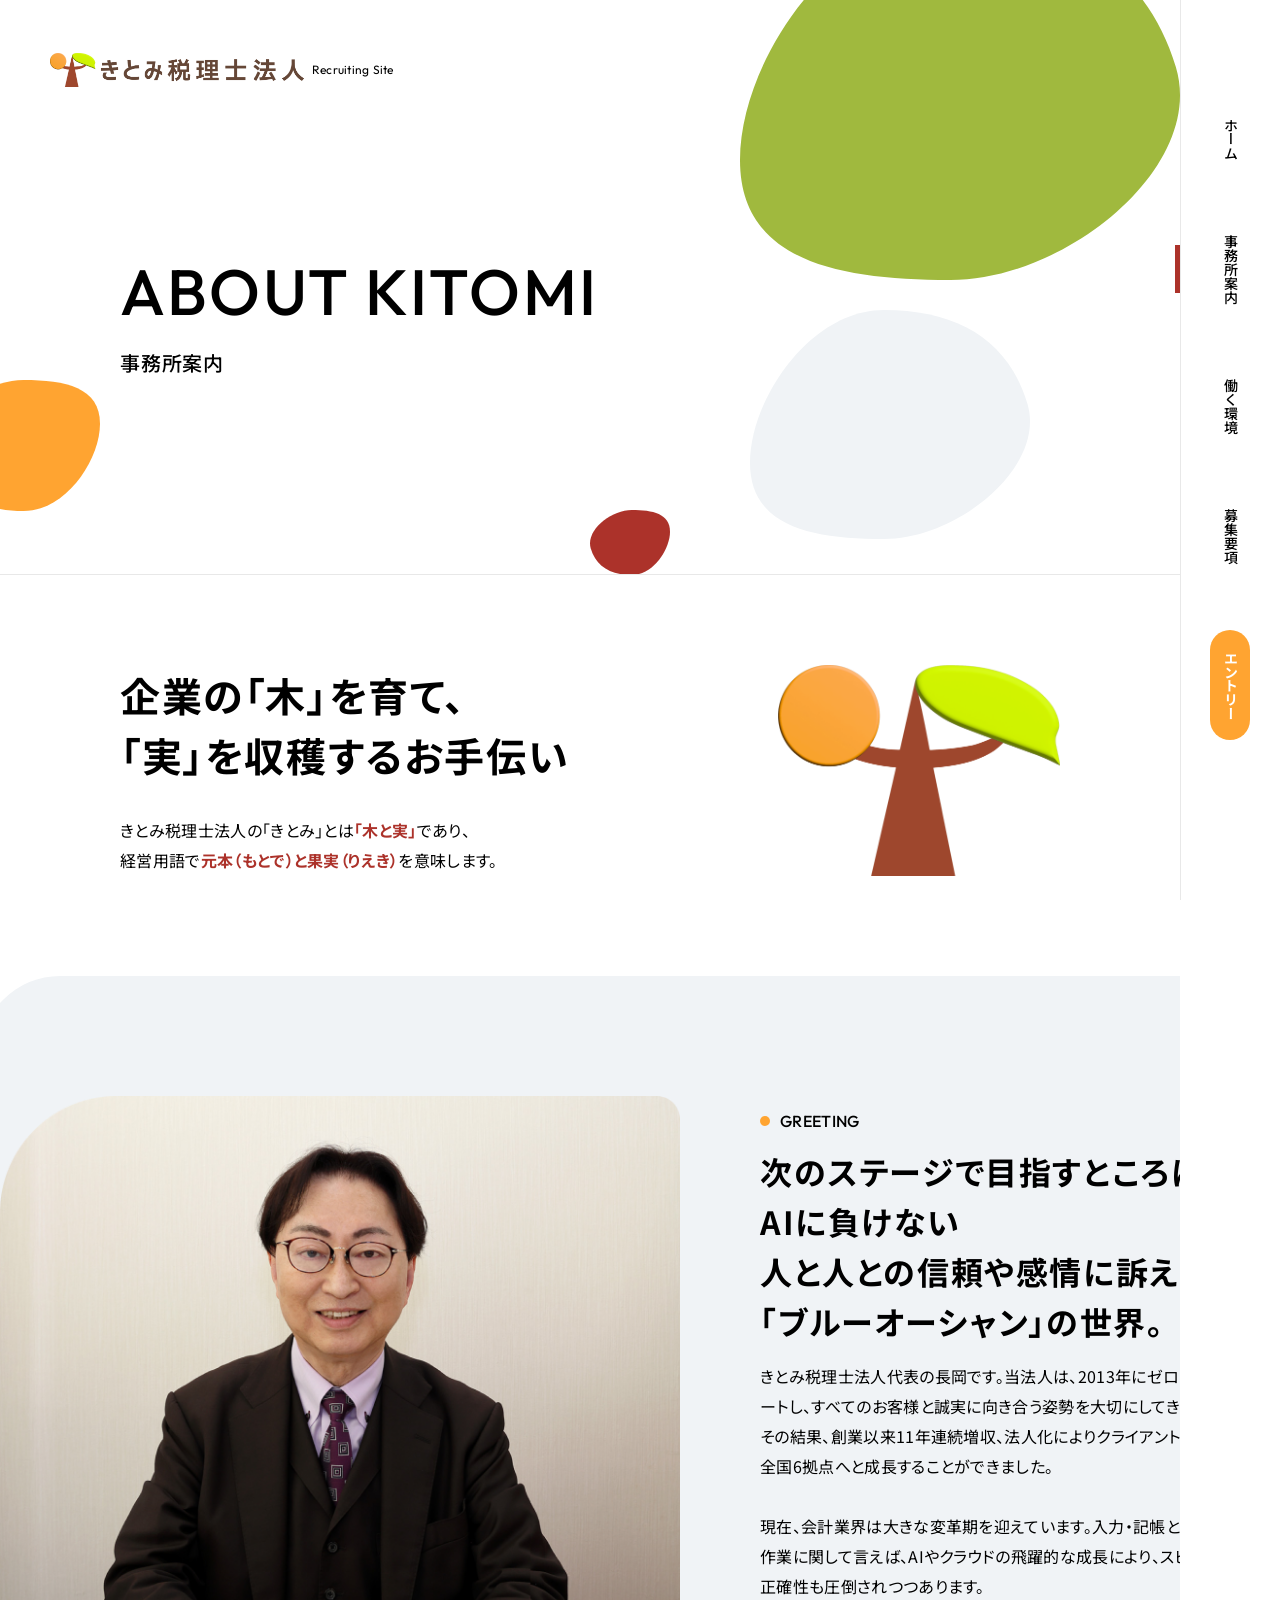
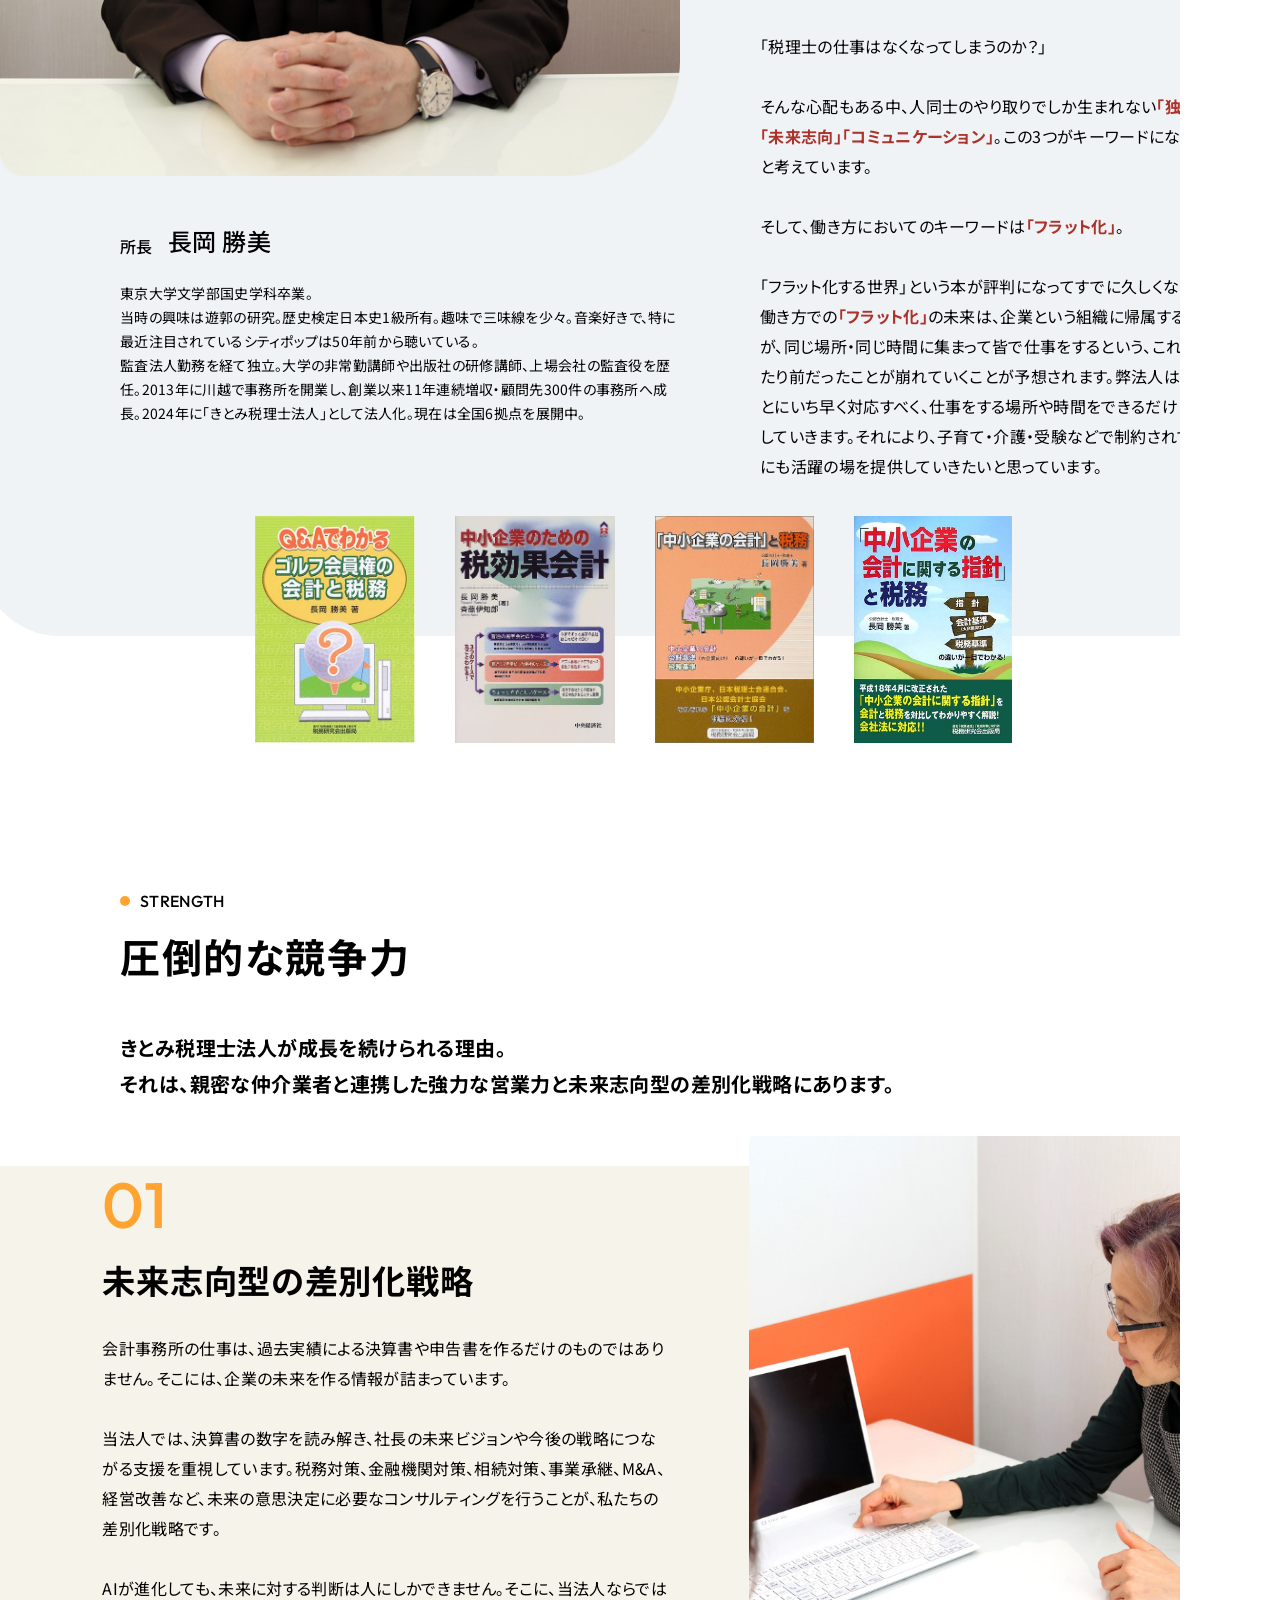
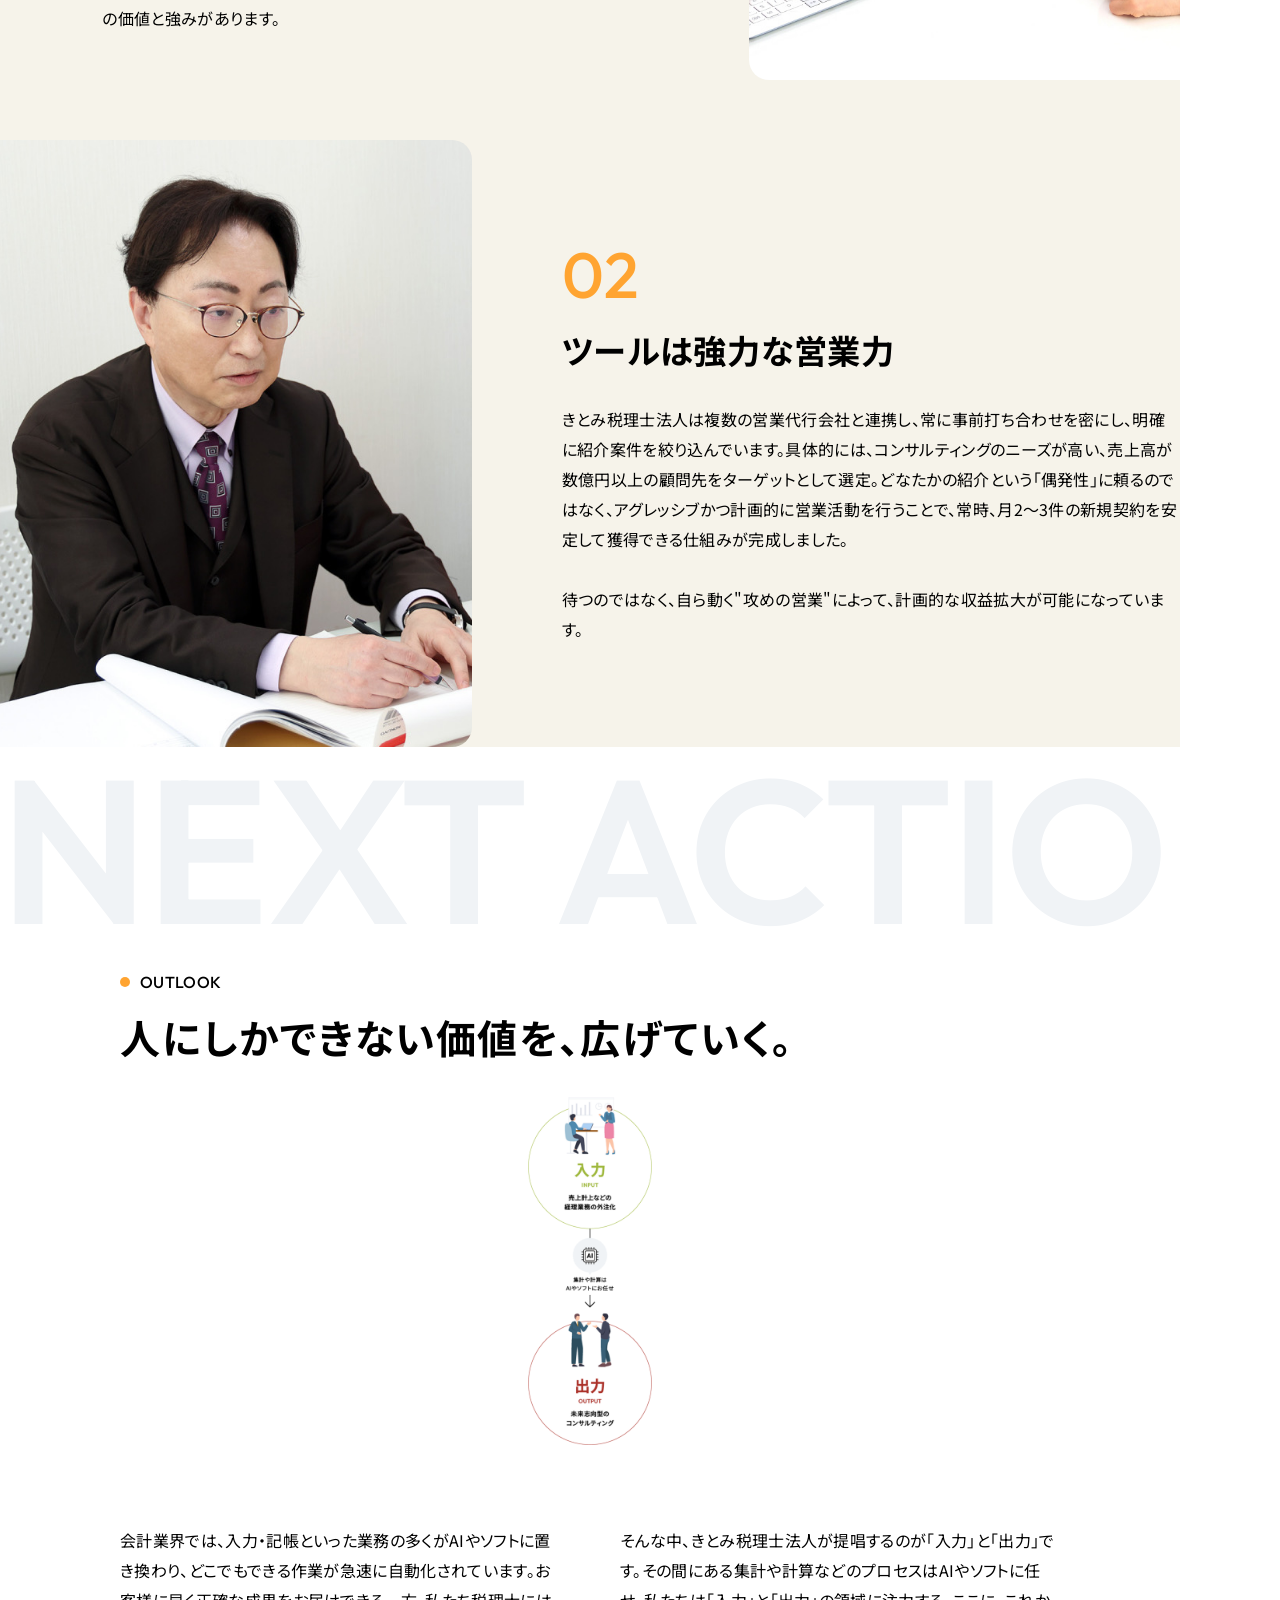
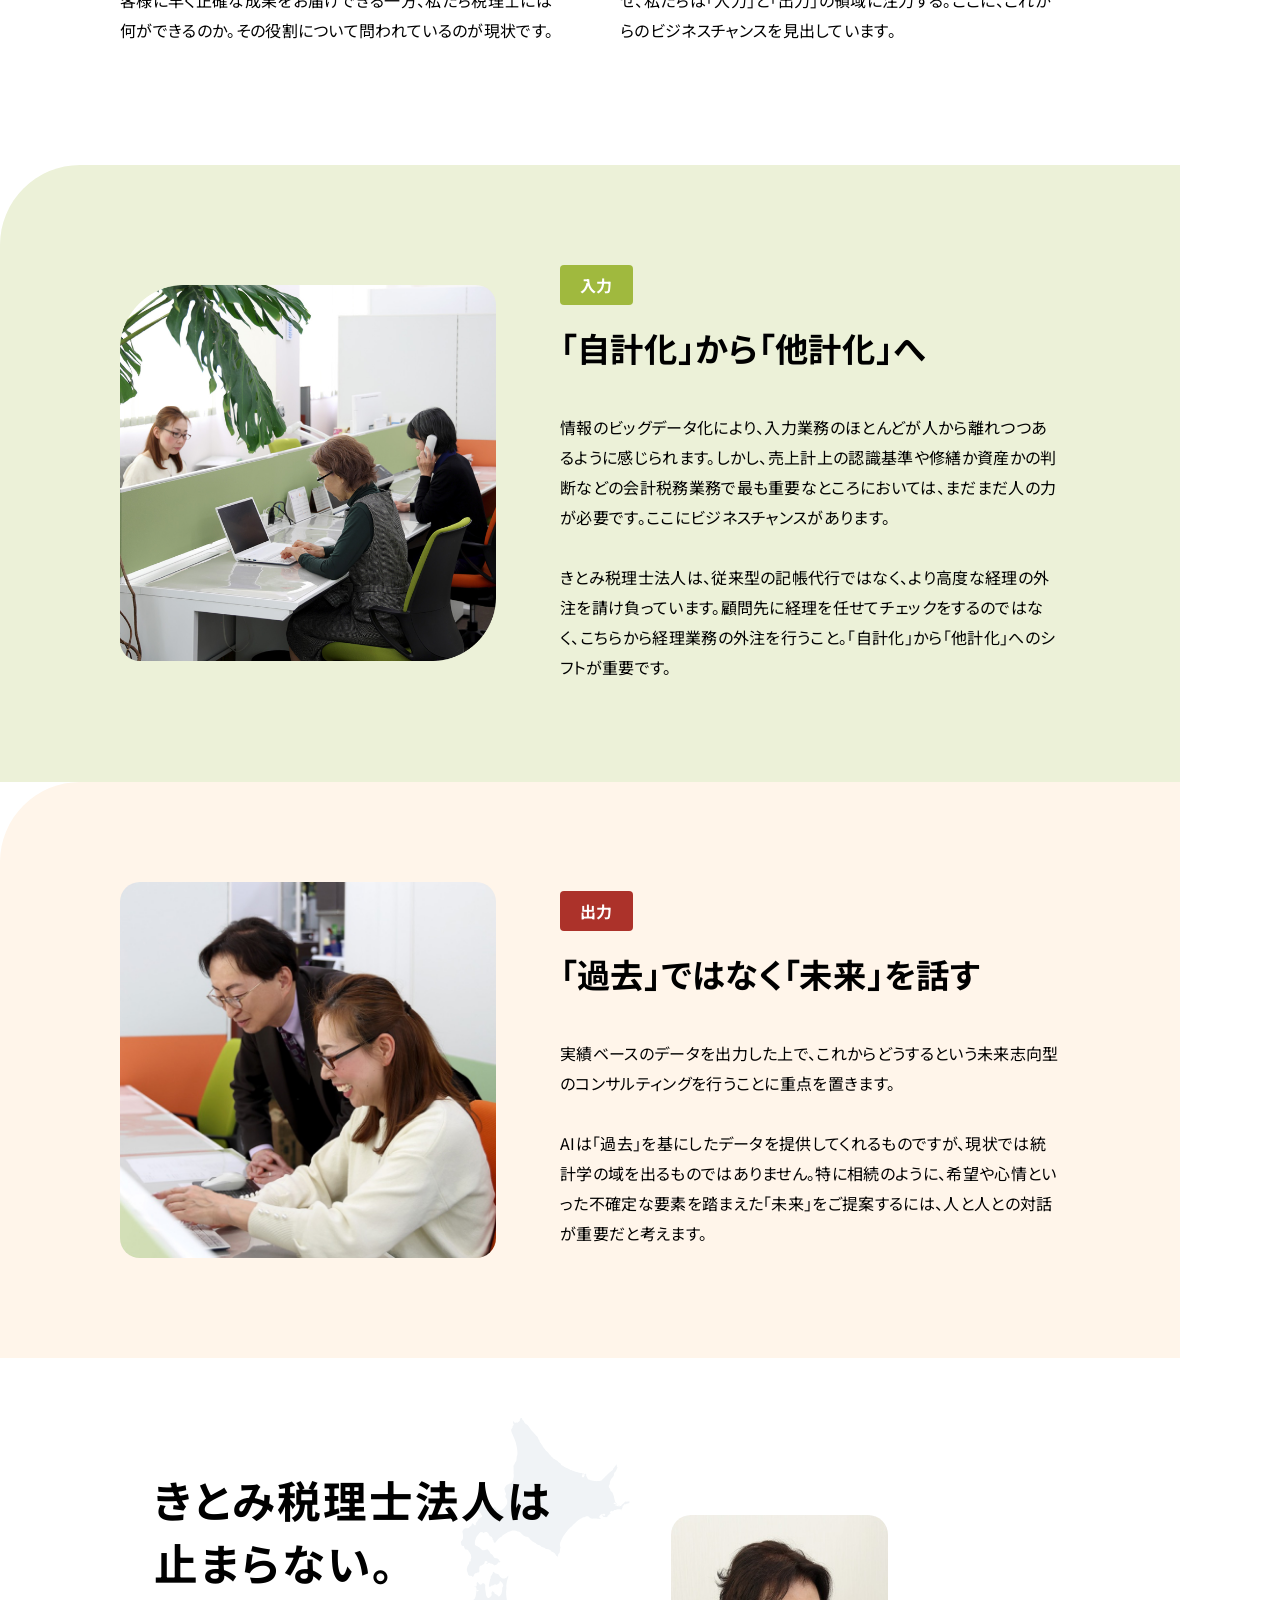
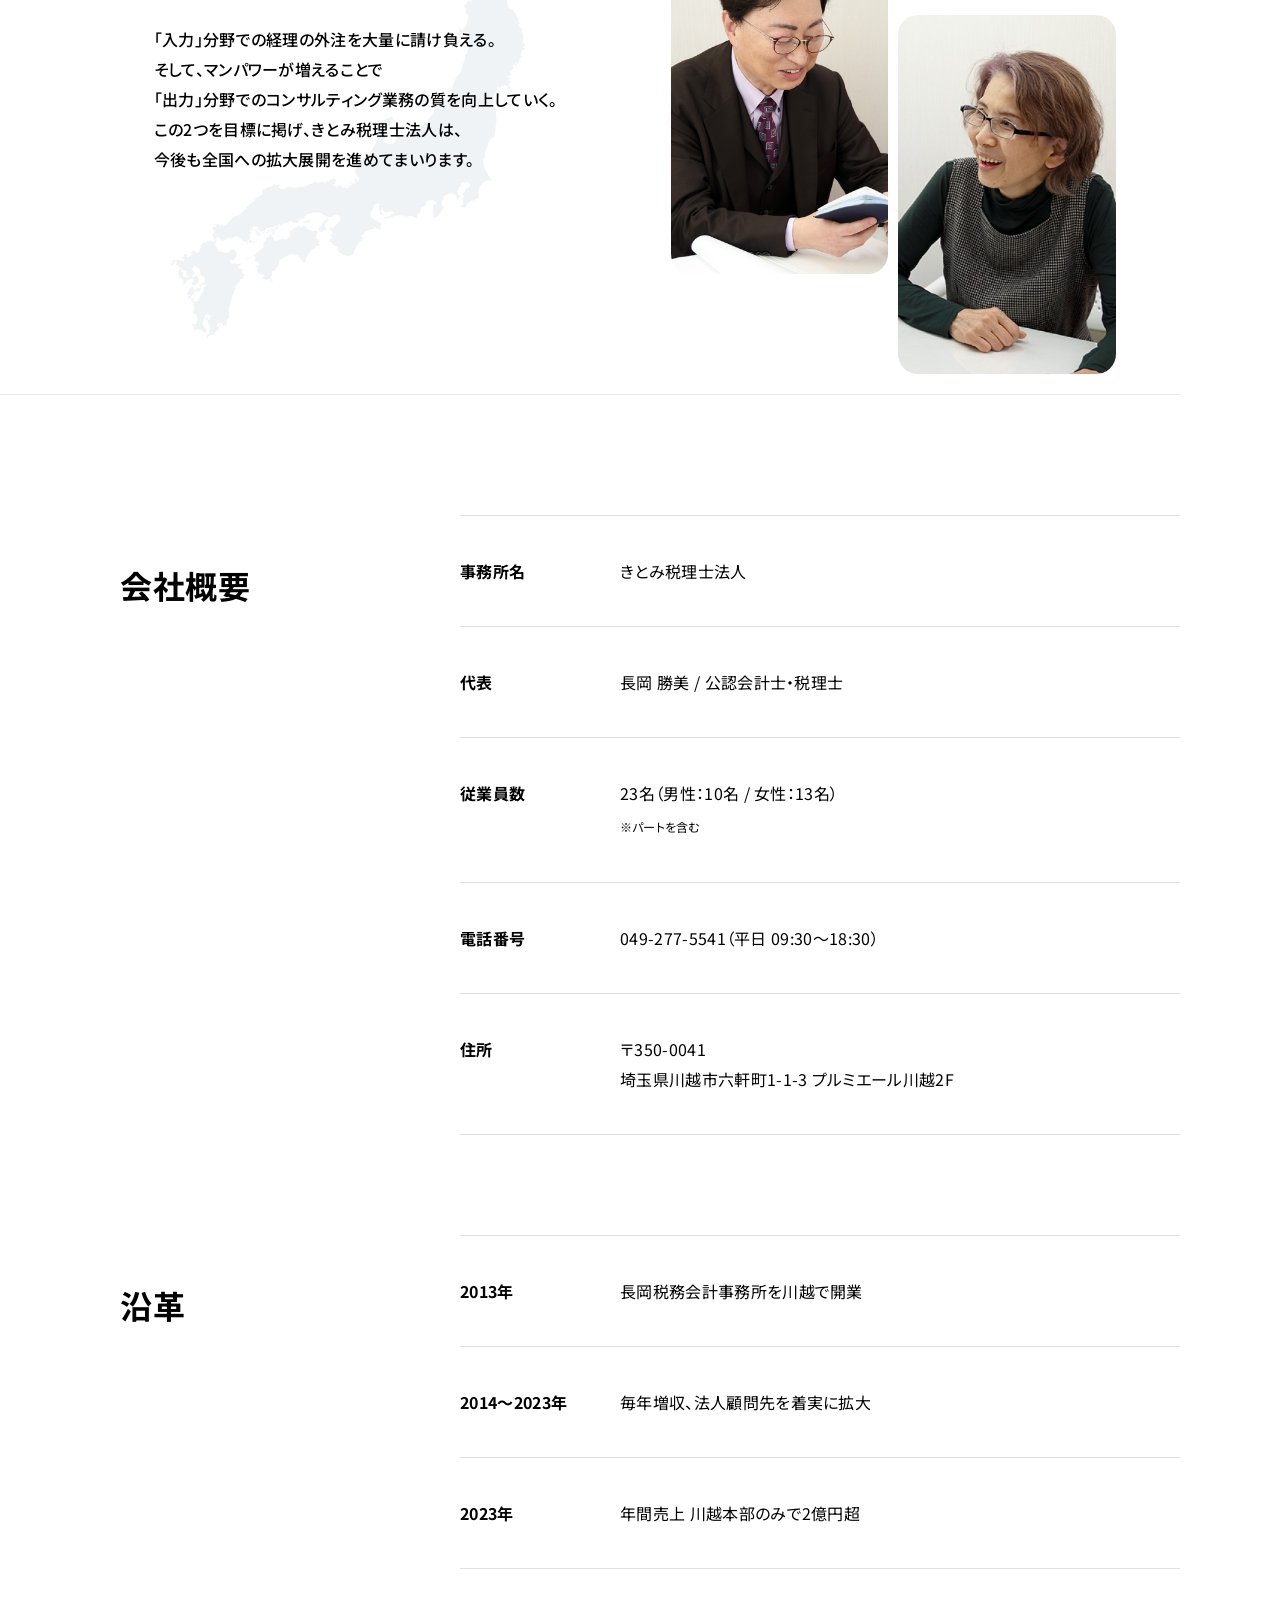
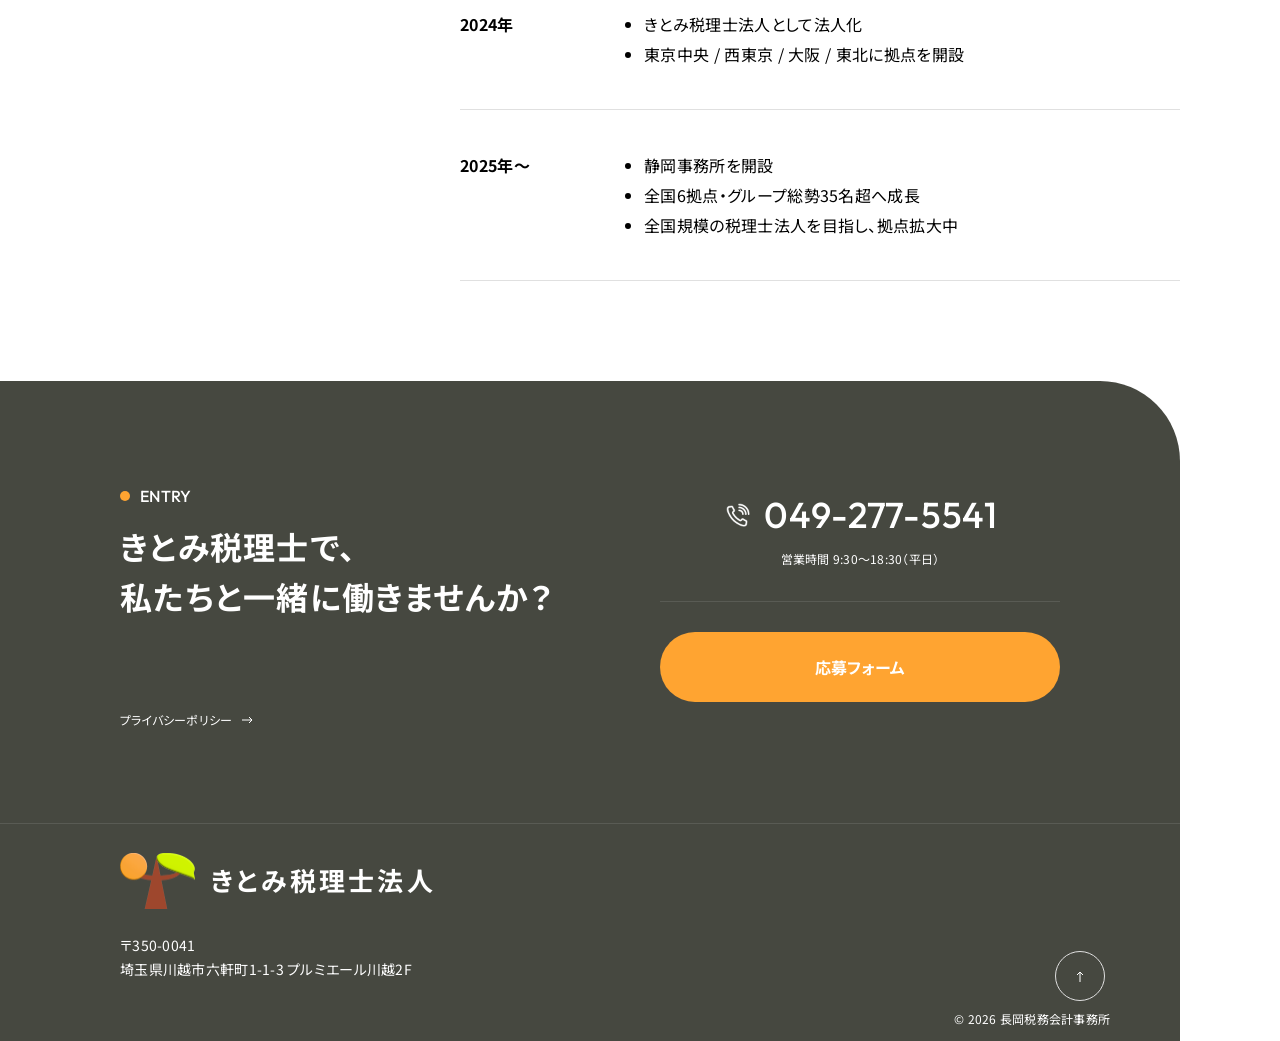
==== commit 26dce162: "about-lead をタブレットまで2カラム維持＋greeting代表写真の崩れ修正 - about-lead: テキストとシンボルをflex 2カラム化(タブレットまで維持、767pxで縦積み) " ====
--- a/about.html
+++ b/about.html
@@ -38,14 +38,16 @@
     <!-- Lead -->
     <section class="about-lead" aria-label="リード">
       <div class="about-lead__inner">
-        <h1 class="about-lead__catch">
-          企業の「木」を育て、<br>
-          「実」を収穫するお手伝い
-        </h1>
-        <p class="about-lead__text">
-          きとみ税理士法人の「きとみ」とは<span class="em-red">「木と実」</span>であり、<br>
-          経営用語で<span class="em-red">元本（もとで）と果実（りえき）</span>を意味します。
-        </p>
+        <div class="about-lead__body">
+          <h1 class="about-lead__catch">
+            企業の「木」を育て、<br>
+            「実」を収穫するお手伝い
+          </h1>
+          <p class="about-lead__text">
+            きとみ税理士法人の「きとみ」とは<span class="em-red">「木と実」</span>であり、<br>
+            経営用語で<span class="em-red">元本（もとで）と果実（りえき）</span>を意味します。
+          </p>
+        </div>
         <img src="images/pages/about/symbol.png" alt="" class="about-lead__symbol" width="300" height="234">
       </div>
     </section>
--- a/css/variables.css
+++ b/css/variables.css
@@ -10,6 +10,11 @@
   --color-gray-200: #f0f3f6;
   --color-gray-300: #e0e0e0;
   --color-text: #1a1a1a;
+  --color-text-muted: #555555;   /* 補足テキスト・任意バッジの文字 */
+  --color-placeholder: #9aa0a6;  /* フォーム入力欄のプレースホルダー */
+  --color-success: #2e7d32;      /* フォーム送信成功メッセージ */
+  --color-tint-green: #ecf1d8;   /* I/Oカード「入力」背景（薄緑） */
+  --color-tint-orange: #fff5ea;  /* I/Oカード「出力」背景（薄橙） */
 
   /* グラデーション */
   --gradient-cta: linear-gradient(90deg, #ffa431 0%, #ac322a 100%);
--- a/css/pages/about.css
+++ b/css/pages/about.css
@@ -95,6 +95,15 @@
   max-width: var(--content-inner);
   margin: 0 auto;
   padding: 0 var(--section-padding-x);
+  /* テキスト左・シンボル右の2カラム（タブレットまで維持、767px以下で縦積み） */
+  display: flex;
+  align-items: center;
+  gap: clamp(32px, 5vw, 80px);
+}
+
+.about-lead__body {
+  flex: 1 1 0;
+  min-width: 0;
 }
 
 .about-lead__catch {
@@ -120,11 +129,9 @@
 }
 
 .about-lead__symbol {
-  position: absolute;
-  top: 20px;
-  right: 200px;
-  width: 300px;
-  height: 234px;
+  flex: 0 0 auto;
+  width: clamp(180px, 22vw, 300px);
+  height: auto;
   pointer-events: none;
 }
 
@@ -297,33 +304,27 @@
 .strength-item {
   position: relative;
   display: flex;
-  align-items: flex-start;
+  /* 画像と文章を縦中央で揃える（画像40%で高さが変わってもズレない） */
+  align-items: center;
   z-index: 2;
 }
 
 .strength-item--01 {
   padding-top: 24px;
-  padding-left: 120px;
-  gap: 100px;
-}
-
-.strength-item--01 .strength-item__txt {
-  margin-top: 150px;
+  padding-left: clamp(32px, 8vw, 120px);
+  gap: clamp(32px, 6vw, 100px);
 }
 
 .strength-item--02 {
   padding-top: 60px;
-  gap: 120px;
-}
-
-.strength-item--02 .strength-item__txt {
-  margin-top: 150px;
+  gap: clamp(32px, 7vw, 120px);
 }
 
 .strength-item__txt {
   position: relative;
-  flex: 0 0 560px;
-  width: 560px;
+  /* 文章は残り幅（画像40%・文章60%）。min-width:0 で潰れすぎ防止 */
+  flex: 1 1 0;
+  min-width: 0;
   display: flex;
   flex-direction: column;
   gap: 20px;
@@ -340,7 +341,7 @@
 
 .strength-item__title {
   font-weight: 700;
-  font-size: 36px;
+  font-size: clamp(24px, 2.6vw, 36px);
   line-height: 1.4;
   letter-spacing: 0.72px;
   color: var(--color-black);
@@ -354,17 +355,19 @@
 }
 
 .strength-item__body p {
-  font-size: 16px;
-  line-height: 30px;
+  font-size: clamp(14px, 1.25vw, 16px);
+  line-height: 1.875;
   letter-spacing: 0.32px;
   color: var(--color-black);
   margin: 0;
 }
 
 .strength-item__img {
-  flex: 0 0 560px;
-  width: 560px;
-  height: 720px;
+  /* 画像は幅40%。高さは縦横比で追従 */
+  flex: 0 0 40%;
+  width: 40%;
+  height: auto;
+  aspect-ratio: 560 / 720;
   overflow: hidden;
 }
 
@@ -479,28 +482,28 @@
 
 .io-card {
   position: relative;
-  height: 720px;
   display: flex;
   align-items: center;
-  gap: 80px;
-  padding: 0 var(--section-padding-x);
+  gap: clamp(32px, 5vw, 80px);
+  padding: clamp(60px, 8vw, 100px) var(--section-padding-x);
   border-top-left-radius: var(--radius-xl);
   overflow: hidden;
 }
 
 .io-card--input {
-  height: 900px;
-  background-color: #ecf1d8;
+  background-color: var(--color-tint-green);
 }
 
 .io-card--output {
-  background-color: #fff5ea;
+  background-color: var(--color-tint-orange);
 }
 
 .io-card__img {
-  flex: 0 0 520px;
-  width: 520px;
-  height: 520px;
+  /* 画像は幅40%・正方形 */
+  flex: 0 0 40%;
+  width: 40%;
+  height: auto;
+  aspect-ratio: 1 / 1;
   border-radius: var(--radius-md);
   overflow: hidden;
 }
@@ -512,8 +515,8 @@
 }
 
 .io-card__txt {
-  flex: 0 0 520px;
-  width: 520px;
+  flex: 1 1 0;
+  min-width: 0;
   display: flex;
   flex-direction: column;
   gap: 40px;
@@ -548,7 +551,7 @@
 
 .io-card__title {
   font-weight: 700;
-  font-size: 36px;
+  font-size: clamp(24px, 2.6vw, 36px);
   line-height: 1.4;
   letter-spacing: 0.72px;
   color: var(--color-black);
@@ -561,8 +564,8 @@
 }
 
 .io-card__body p {
-  font-size: 16px;
-  line-height: 30px;
+  font-size: clamp(14px, 1.25vw, 16px);
+  line-height: 1.875;
   letter-spacing: 0.32px;
   color: var(--color-black);
   margin: 0;
@@ -590,19 +593,20 @@
 
 .summary__txt {
   position: relative;
-  padding-left: 180px;
-  width: 720px;
+  padding-left: clamp(32px, 12vw, 180px);
+  /* 右側の写真2枚に文章がかぶらないよう幅を制限 */
+  width: auto;
+  max-width: 50%;
   z-index: 2;
 }
 
 .summary__catch {
   font-weight: 700;
-  font-size: 48px;
-  line-height: 70px;
+  font-size: clamp(28px, 3.4vw, 48px);
+  line-height: 1.45;
   letter-spacing: 1.92px;
   color: var(--color-black);
   margin-bottom: 30px;
-  white-space: nowrap;
 }
 
 .summary__body {
@@ -624,7 +628,7 @@
 .summary__photos {
   position: absolute;
   top: -20px;
-  right: 100px;
+  right: clamp(24px, 5vw, 100px);
   display: flex;
   gap: 10px;
   align-items: flex-end;
@@ -633,8 +637,8 @@
 }
 
 .summary__photo {
-  width: 240px;
-  height: 400px;
+  width: clamp(150px, 17vw, 240px);
+  height: clamp(260px, 28vw, 400px);
   border-radius: var(--radius-md);
   overflow: hidden;
 }
@@ -774,14 +778,7 @@
     letter-spacing: 1px;
   }
 
-  .about-lead__symbol {
-    position: relative;
-    top: auto;
-    right: auto;
-    margin: 32px auto 0;
-    display: block;
-    max-width: 240px;
-  }
+  /* タブレットは2カラム維持（シンボル右）。縦積みは767px以下のみ */
 
   /* Greeting */
   .greeting {
@@ -798,10 +795,13 @@
     position: relative;
     top: auto;
     left: auto;
+    /* 横長になり顔が拡大・崩れるのを防ぐため正方形・中央寄せに */
     width: 100%;
-    height: 400px;
-    border-radius: 0;
-    margin-bottom: 32px;
+    max-width: 480px;
+    height: auto;
+    aspect-ratio: 1 / 1;
+    border-radius: var(--radius-md);
+    margin: 0 auto 32px;
   }
 
   .greeting__title,
@@ -850,34 +850,7 @@
     border-radius: 0;
   }
 
-  .strength-item {
-    flex-direction: column !important;
-    padding: 60px 32px !important;
-    gap: 32px !important;
-  }
-
-  .strength-item--01 .strength-item__txt,
-  .strength-item--02 .strength-item__txt {
-    margin-top: 0;
-  }
-
-  .strength-item__txt,
-  .strength-item__img {
-    flex: 0 0 auto;
-    width: 100%;
-    max-width: 600px;
-    margin: 0 auto;
-  }
-
-  .strength-item__img {
-    height: auto;
-    aspect-ratio: 560/720;
-    border-radius: 20px !important;
-  }
-
-  .strength-item__title {
-    font-size: 26px;
-  }
+  /* strength-item は 768px まで横並び維持（縦積みは max-width:768px で実施） */
 
   /* Outlook */
   .outlook {
@@ -908,34 +881,7 @@
     width: 100%;
   }
 
-  /* I/O Cards */
-  .io-card {
-    height: auto;
-    flex-direction: column;
-    padding: 60px 32px;
-    gap: 32px;
-  }
-
-  .io-card--input {
-    height: auto;
-  }
-
-  .io-card__img,
-  .io-card__txt {
-    flex: 0 0 auto;
-    width: 100%;
-    max-width: 520px;
-    margin: 0 auto;
-  }
-
-  .io-card__img {
-    height: auto;
-    aspect-ratio: 1/1;
-  }
-
-  .io-card__title {
-    font-size: 26px;
-  }
+  /* I/O Cards は 768px まで横並び維持（縦積みは max-width:768px で実施） */
 
   /* Summary */
   .summary {
@@ -1013,6 +959,45 @@
   .company__row dd {
     flex: 0 0 auto;
     width: 100%;
+  }
+}
+
+/* ==========================================================================
+   Responsive: 横並び→縦積み切替（768px以下）
+   画像＋文章のセクションは 768px 以下で画像上・文章下の縦積みにする
+   ========================================================================== */
+
+@media (max-width: 768px) {
+  .strength-item {
+    flex-direction: column;
+  }
+  .strength-item--01,
+  .strength-item--02 {
+    gap: 32px;
+  }
+  .strength-item--01 .strength-item__txt,
+  .strength-item--02 .strength-item__txt {
+    margin-top: 0;
+  }
+  .strength-item__img,
+  .strength-item__txt {
+    flex: 0 0 auto;
+    width: 100%;
+    min-width: 0;
+  }
+  .strength-item__img {
+    aspect-ratio: 1 / 1;
+  }
+
+  .io-card {
+    flex-direction: column;
+    align-items: stretch;
+  }
+  .io-card__img,
+  .io-card__txt {
+    flex: 0 0 auto;
+    width: 100%;
+    min-width: 0;
   }
 }
 
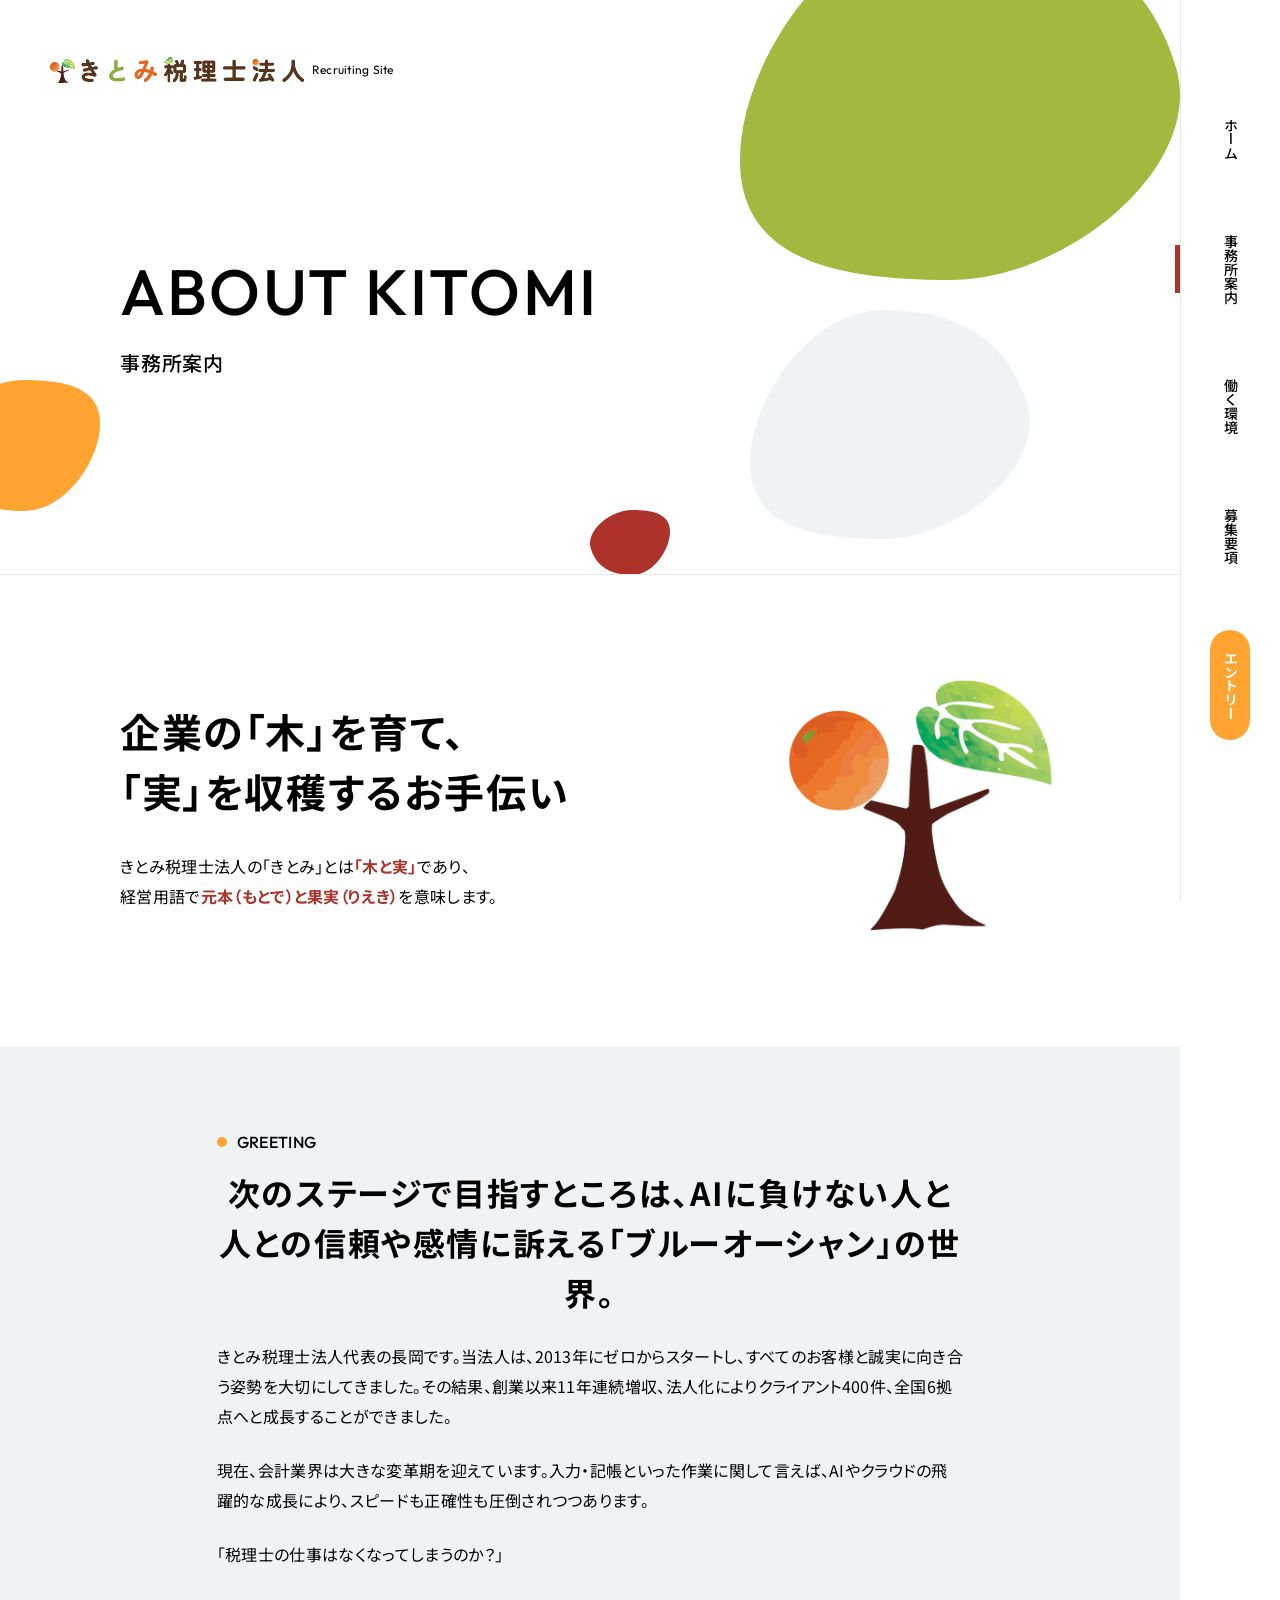
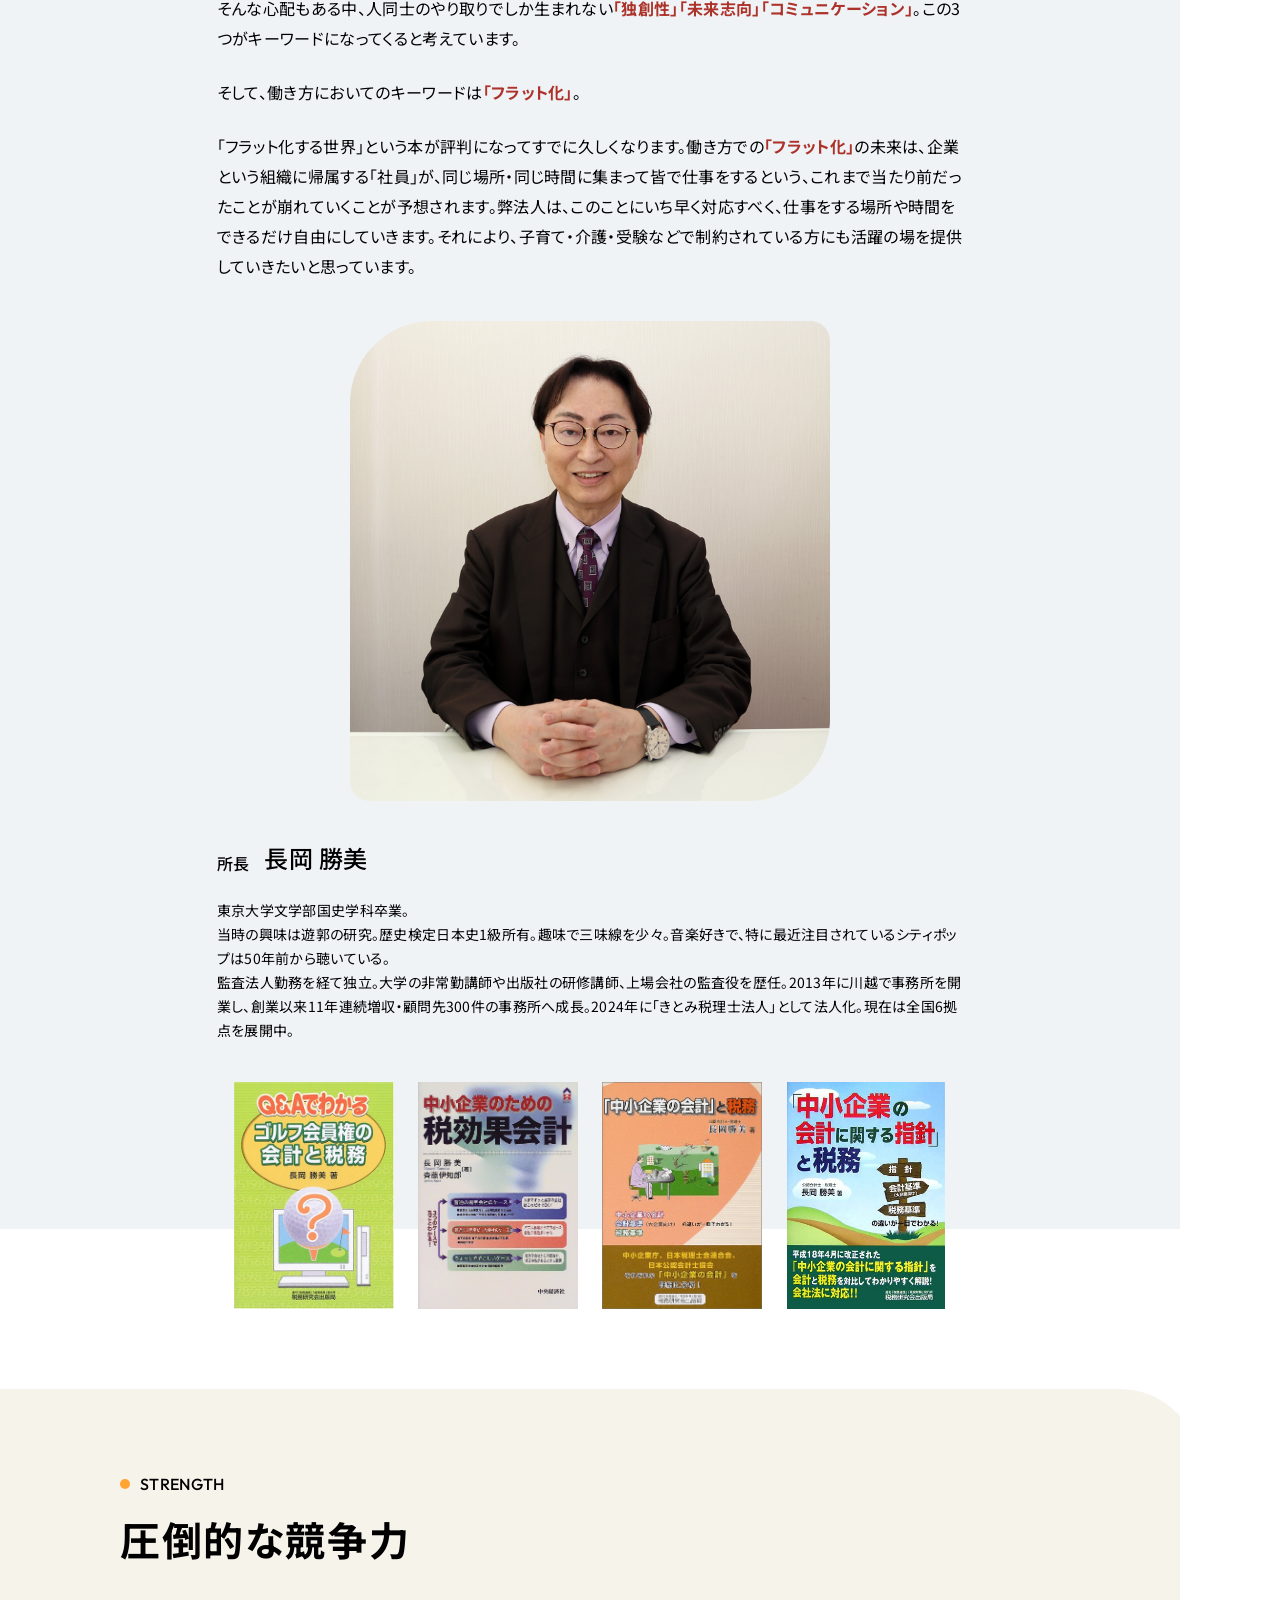
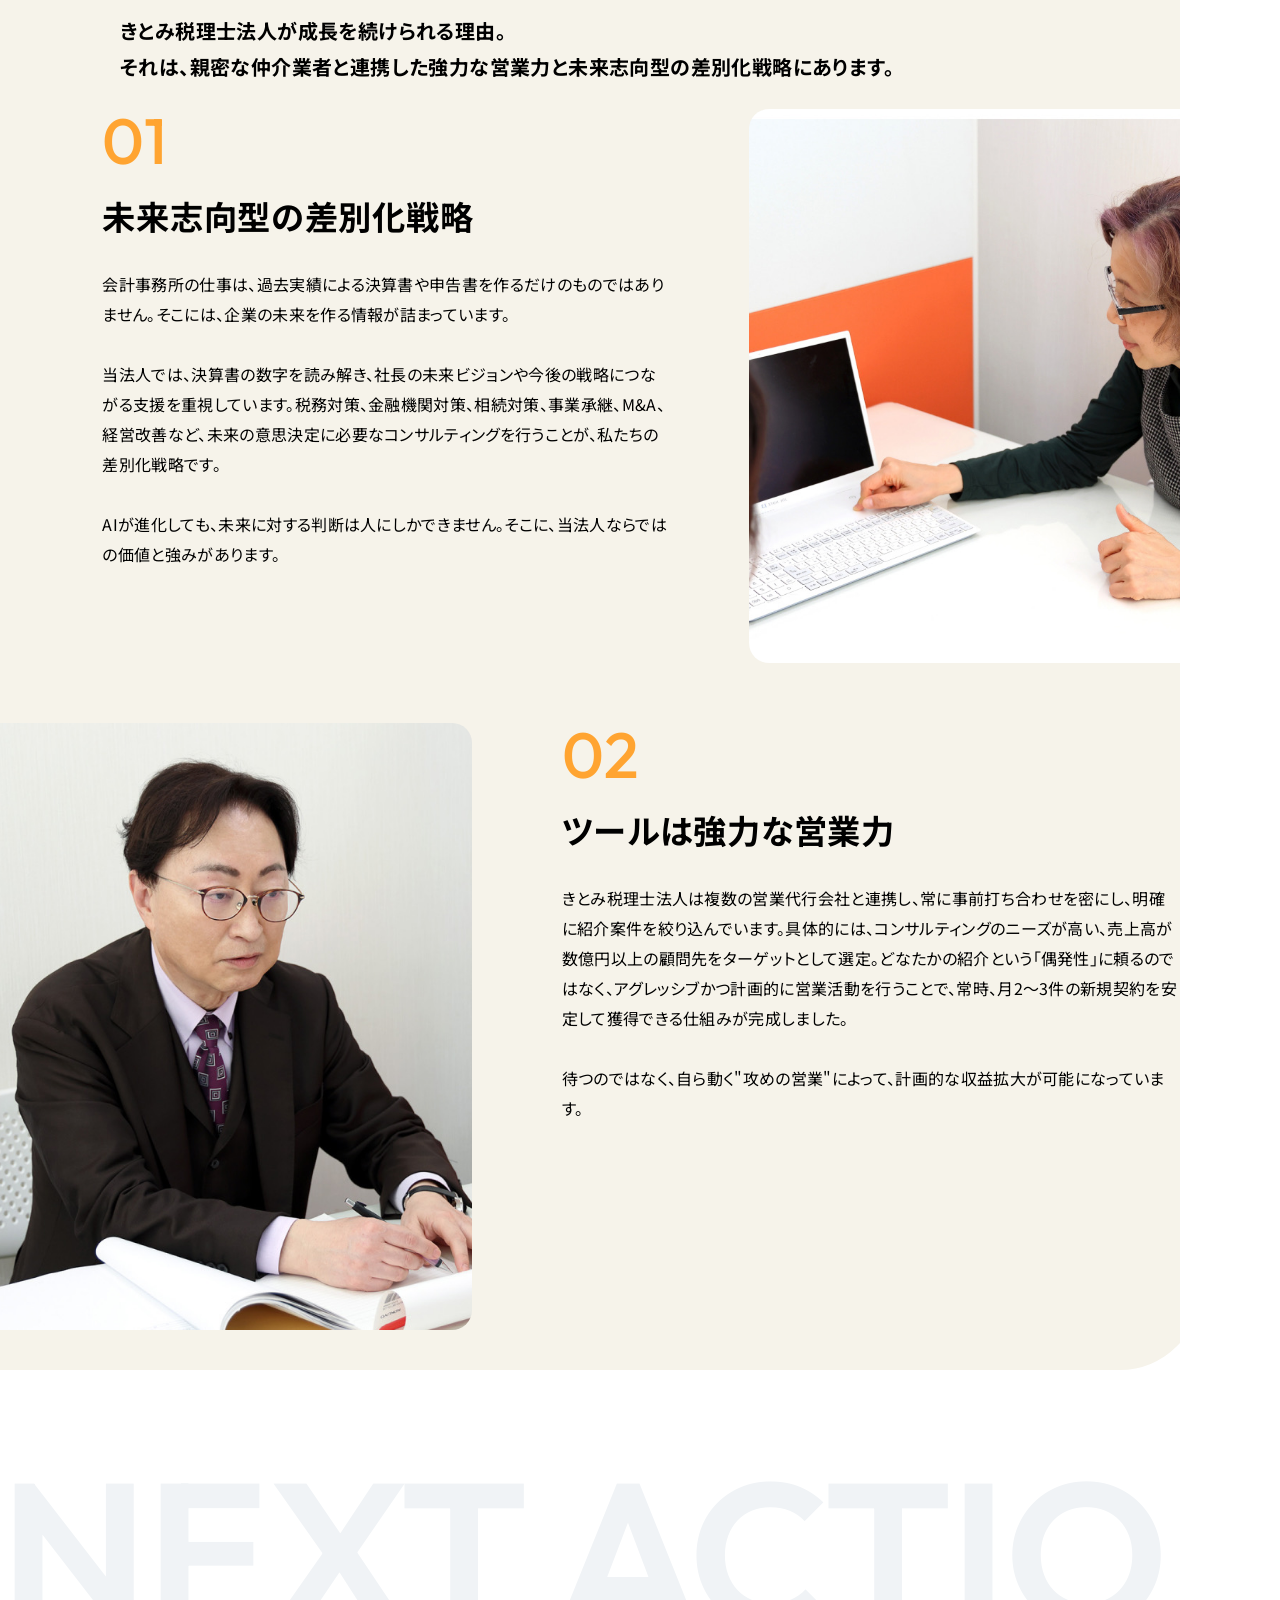
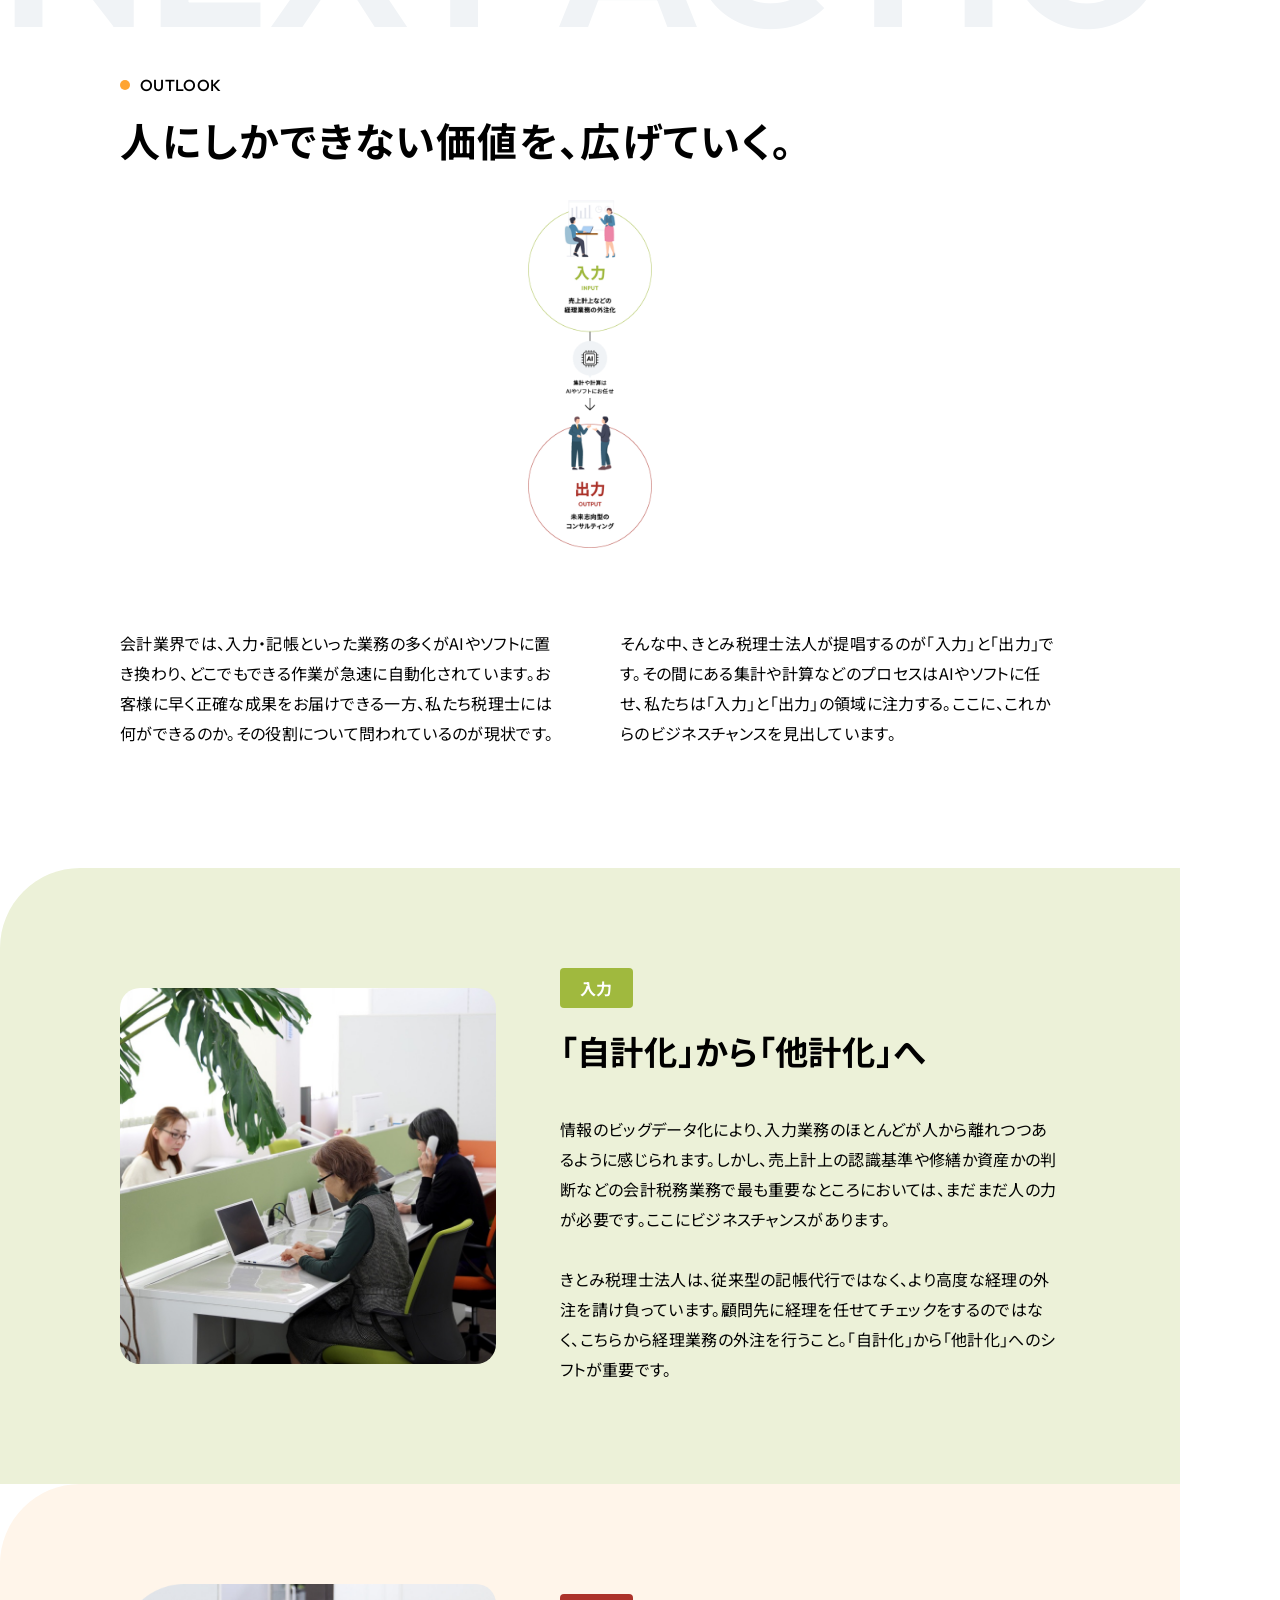
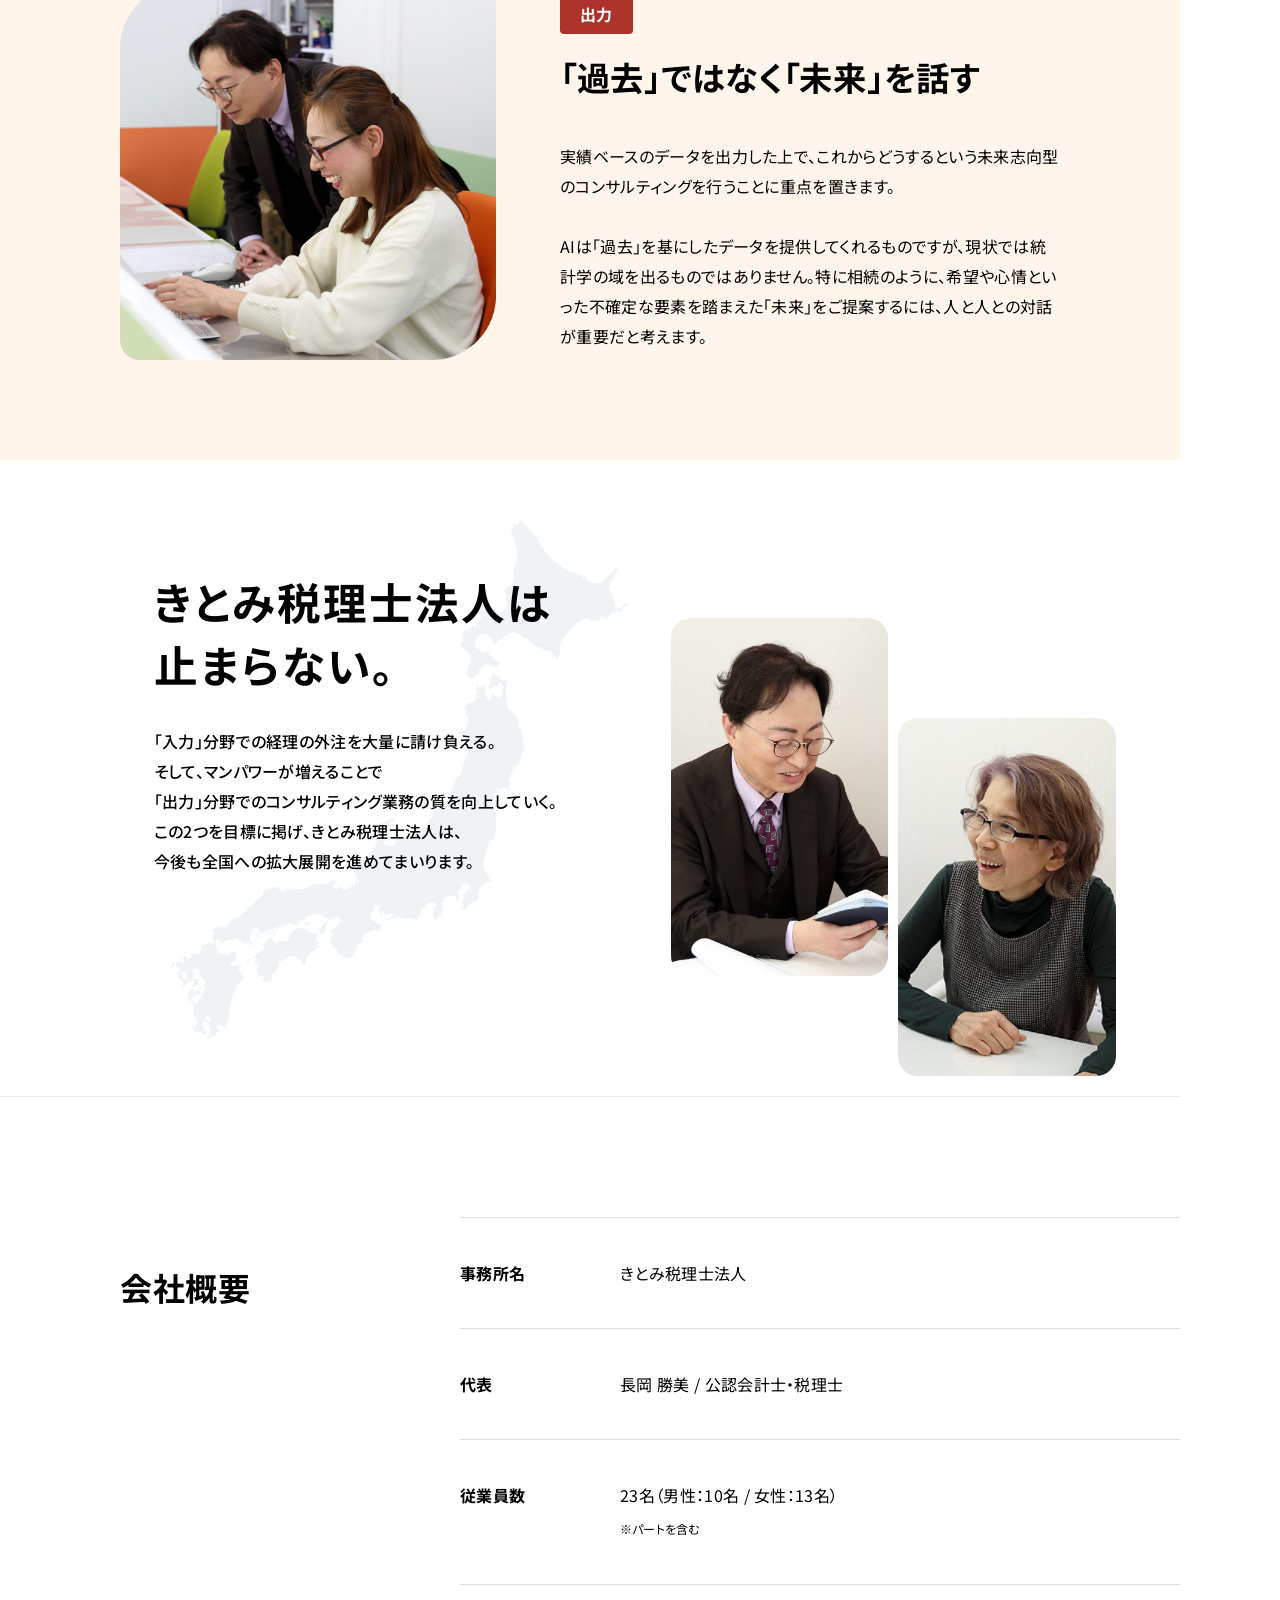
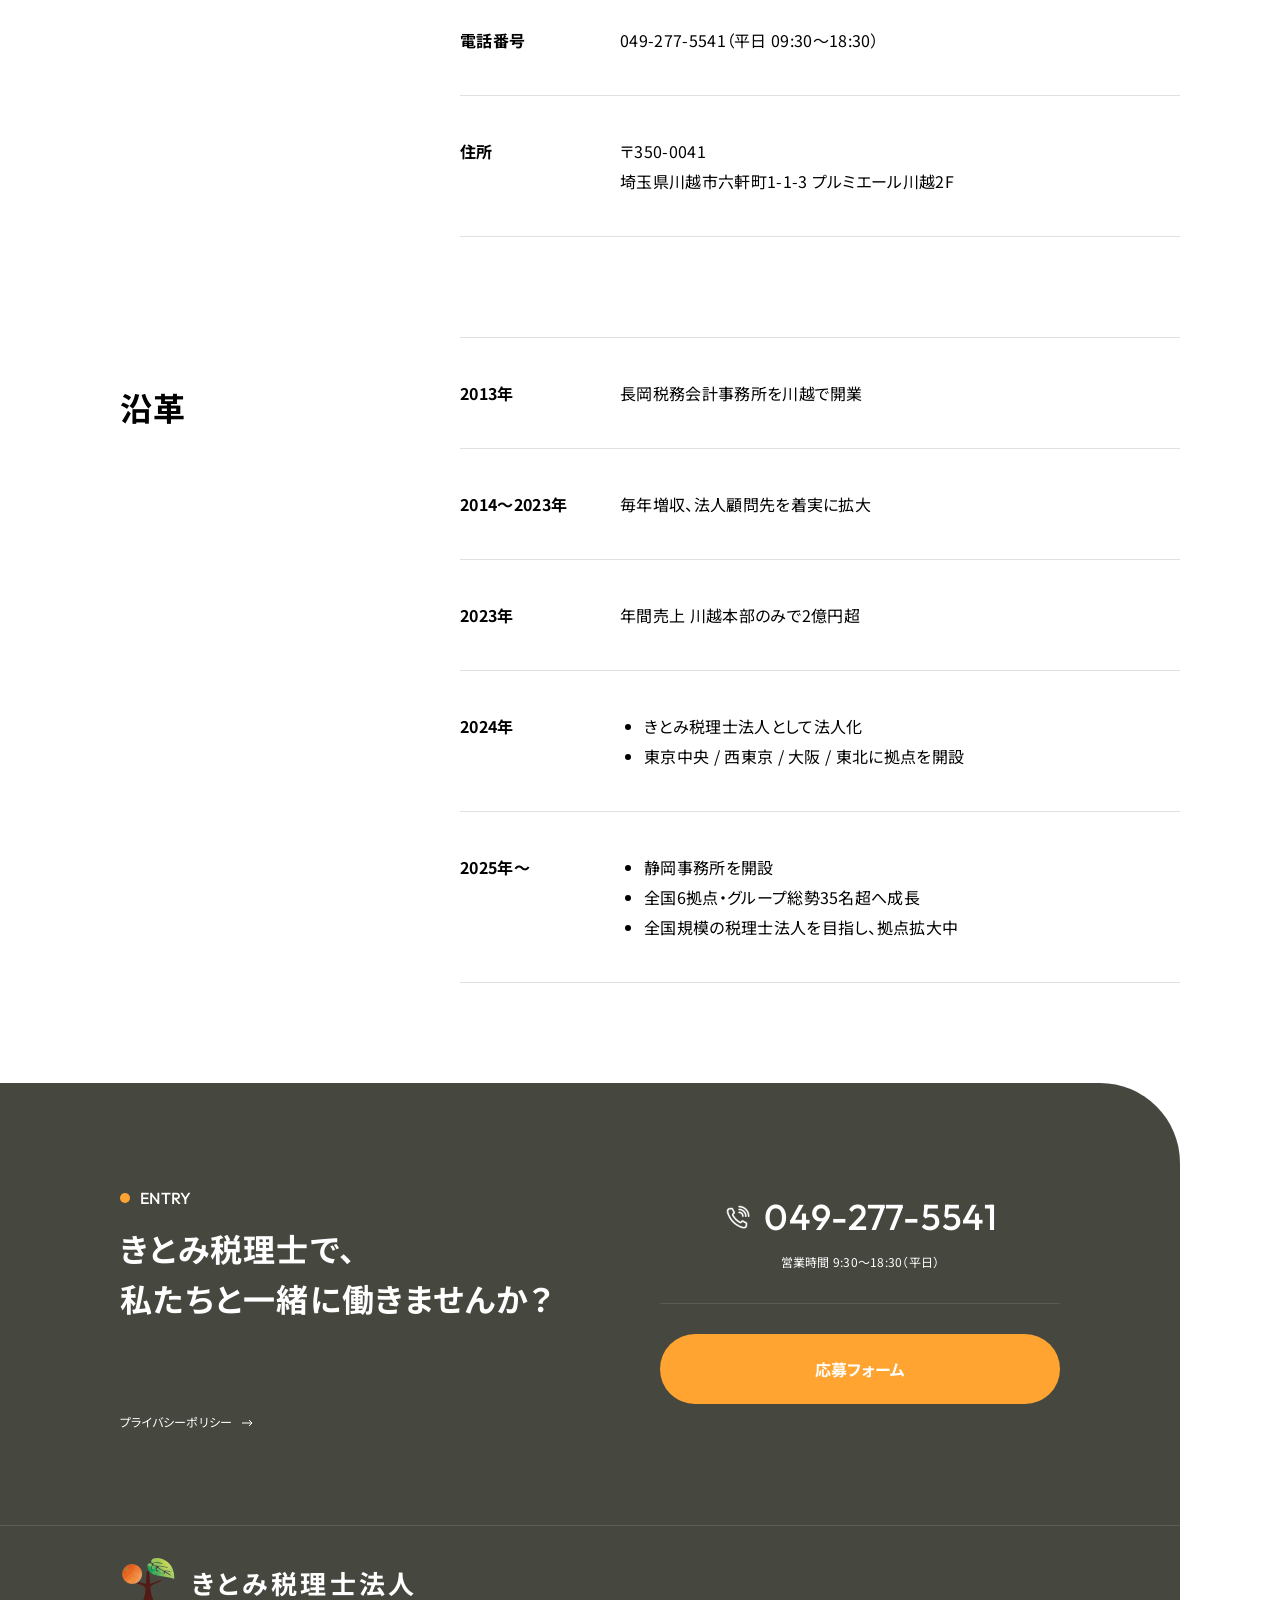
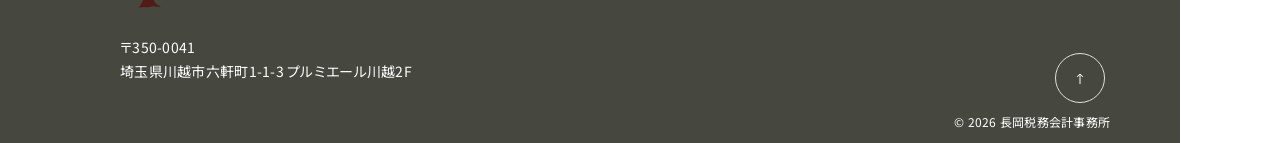
==== commit 13dbca6c: "ブランド刷新: ロゴ/木シンボル/ファビコン更新・environment写真を新オフィス写真に差し替え" ====
--- a/about.html
+++ b/about.html
@@ -12,6 +12,9 @@
   <link rel="stylesheet" href="css/variables.css">
   <link rel="stylesheet" href="css/common.css">
   <link rel="stylesheet" href="css/pages/about.css">
+  <link rel="icon" type="image/png" sizes="32x32" href="images/common/favicon-32.png">
+  <link rel="icon" type="image/png" sizes="512x512" href="images/common/favicon-512.png">
+  <link rel="apple-touch-icon" href="images/common/favicon-180.png">
 </head>
 <body>
   <div id="header-placeholder"></div>
--- a/css/pages/about.css
+++ b/css/pages/about.css
@@ -268,7 +268,7 @@
 
 .strength {
   position: relative;
-  padding: 80px 0 0;
+  padding: 80px 0 120px;
   overflow: hidden;
 }
 
@@ -291,10 +291,12 @@
 
 .strength__bg {
   position: absolute;
-  top: 360px;
+  /* タイトルもベージュ背景の上にのせる */
+  top: 0;
   left: 0;
   width: 1200px;
-  height: 2050px;
+  /* 内容の高さに追従させ、画像がベージュ背景からはみ出さないように */
+  bottom: 80px;
   background-color: var(--color-beige);
   border-top-right-radius: var(--radius-xl);
   border-bottom-right-radius: var(--radius-xl);
@@ -304,8 +306,8 @@
 .strength-item {
   position: relative;
   display: flex;
-  /* 画像と文章を縦中央で揃える（画像40%で高さが変わってもズレない） */
-  align-items: center;
+  /* 画像と文章を上揃え（中央揃えだと高さ差で余白が不自然になるため） */
+  align-items: flex-start;
   z-index: 2;
 }
 
@@ -363,9 +365,10 @@
 }
 
 .strength-item__img {
-  /* 画像は幅40%。高さは縦横比で追従 */
+  /* 画像は幅40%。広い画面で縦に伸びすぎないよう最大560pxで制限 */
   flex: 0 0 40%;
   width: 40%;
+  max-width: 560px;
   height: auto;
   aspect-ratio: 560 / 720;
   overflow: hidden;
@@ -736,6 +739,81 @@
 }
 
 /* ==========================================================================
+   Greeting: PC絶対配置は十分広い時のみ。1340px以下は縦積みに切替
+   （固定left:760/width:480が中間幅で右にはみ出し overflow:hidden で切れるため）
+   ========================================================================== */
+
+@media (max-width: 1340px) {
+  /* SP/タブレット: タイトル→本文→写真→所長→書籍 の流れ（縦積み） */
+  .greeting {
+    padding: 80px 0;
+    min-height: auto;
+    display: flex;
+    flex-direction: column;
+  }
+  .greeting__bg {
+    width: 100%;
+    border-radius: 0;
+    height: auto;
+    top: 0;
+    /* 本画像の中央あたりまでグレー背景をかける（途中で切れないように） */
+    bottom: 160px;
+  }
+  .greeting__photo {
+    order: 3;
+    position: relative;
+    top: auto;
+    left: auto;
+    width: 100%;
+    max-width: 480px;
+    height: auto;
+    aspect-ratio: 1 / 1;
+    border-radius: var(--radius-md);
+    margin: 0 auto 32px;
+  }
+  .greeting__title,
+  .greeting__body,
+  .greeting__profile,
+  .greeting__books {
+    position: relative;
+    top: auto;
+    left: auto;
+    transform: none;
+    width: auto;
+    max-width: 900px;
+    margin-left: auto;
+    margin-right: auto;
+    padding: 0 clamp(32px, 6vw, 120px);
+  }
+  .greeting__title { order: 1; }
+  .greeting__body { order: 2; }
+  .greeting__profile { order: 4; }
+  .greeting__books { order: 5; }
+  .greeting__title {
+    margin-bottom: 24px;
+    text-align: center;
+  }
+  /* 強制改行を解除し幅に応じて自然に折り返す（約2行に） */
+  .greeting__title .section-title__jp br {
+    display: none;
+  }
+  .greeting__body {
+    margin-bottom: 40px;
+    display: flex;
+    flex-direction: column;
+    gap: 24px;
+  }
+  .greeting__profile {
+    margin-bottom: 40px;
+  }
+  .greeting__books {
+    flex-wrap: wrap;
+    gap: 24px;
+    justify-content: center;
+  }
+}
+
+/* ==========================================================================
    Responsive: Tablet (max 1023px)
    ========================================================================== */
 
@@ -820,6 +898,11 @@
     margin-bottom: 24px;
   }
 
+  /* SP/タブレットでは強制改行を解除し、幅に応じて自然に折り返す（約2行に） */
+  .greeting__title .section-title__jp br {
+    display: none;
+  }
+
   .greeting__body {
     margin-bottom: 40px;
   }
@@ -836,7 +919,7 @@
 
   /* Strength */
   .strength {
-    padding: 80px 0 0;
+    padding: 80px 0 120px;
   }
 
   .strength__title,
@@ -846,7 +929,7 @@
 
   .strength__bg {
     width: 100%;
-    top: 200px;
+    top: 0;
     border-radius: 0;
   }
 
@@ -857,7 +940,8 @@
     padding: 100px 0 80px;
   }
 
-  .outlook__deco-text {
+  /* font-size は実際にサイズが効く deco-item に指定（deco-textだと縮小されず被る） */
+  .outlook__deco-item {
     font-size: 80px;
   }
 
@@ -884,23 +968,50 @@
   /* I/O Cards は 768px まで横並び維持（縦積みは max-width:768px で実施） */
 
   /* Summary */
+  /* タブレットもSP同様: 写真を上(交互)→見出し中央→本文、日本地図は背景 */
   .summary {
     padding: 60px 0 80px;
+    display: flex;
+    flex-direction: column;
+    position: relative;
   }
 
   .summary__deco {
-    width: 60%;
-    height: auto;
+    display: block;
+    position: absolute;
+    top: auto;
+    bottom: 10px;
+    left: 50%;
+    transform: translateX(-50%);
+    width: 420px;
+    height: 470px;
+    max-width: 90%;
+    opacity: 1;
+    z-index: 0;
+    pointer-events: none;
   }
 
   .summary__txt {
     padding: 0 32px;
     width: 100%;
+    max-width: none;
+    text-align: center;
+    order: 2;
+    margin-top: 32px;
+    position: relative;
+    z-index: 1;
   }
 
   .summary__catch {
     font-size: 32px;
     line-height: 1.4;
+    white-space: normal;
+  }
+
+  .summary__body {
+    text-align: left;
+    max-width: 600px;
+    margin: 0 auto;
   }
 
   .summary__photos {
@@ -908,8 +1019,11 @@
     right: auto;
     top: auto;
     flex-direction: row;
-    margin: 40px 32px 0;
+    margin: 0 32px;
     height: auto;
+    gap: 16px;
+    order: 1;
+    align-items: flex-start;
     justify-content: center;
   }
 
@@ -922,6 +1036,10 @@
 
   .summary__photo--1 {
     margin-bottom: 0;
+  }
+
+  .summary__photo--2 {
+    margin-top: 50px;
   }
 
   /* Company */
@@ -1199,7 +1317,7 @@
 
   /* ===== Strength ===== */
   .strength {
-    padding: 56px 0 0;
+    padding: 56px 0 80px;
   }
 
   .strength__bg {
@@ -1282,9 +1400,13 @@
   }
 
   .outlook__deco-text {
-    font-size: 96px;
     position: absolute;
     text-align: center;
+  }
+
+  /* font-size は deco-item に指定（実サイズが効く要素） */
+  .outlook__deco-item {
+    font-size: 96px;
   }
 
   /* SP: マーキー停止 + NEXT / ACTION で 2 行に */
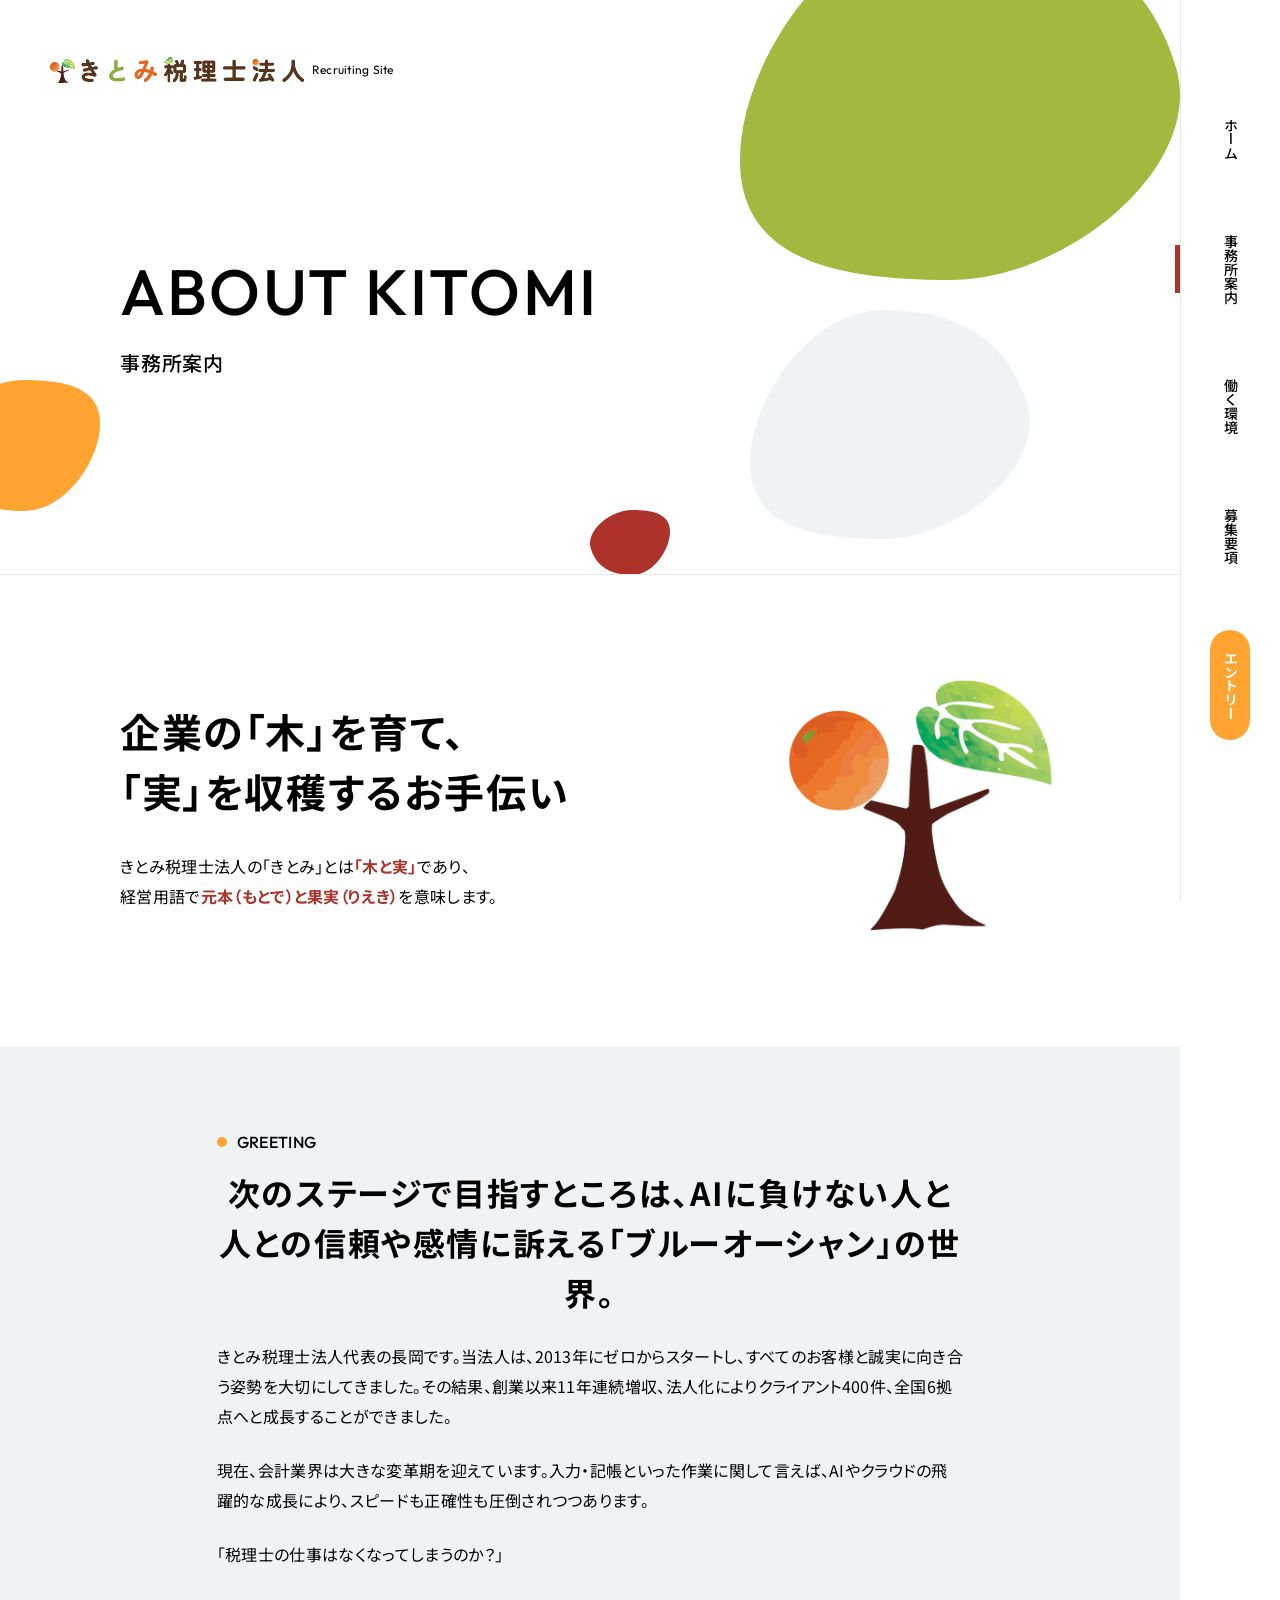
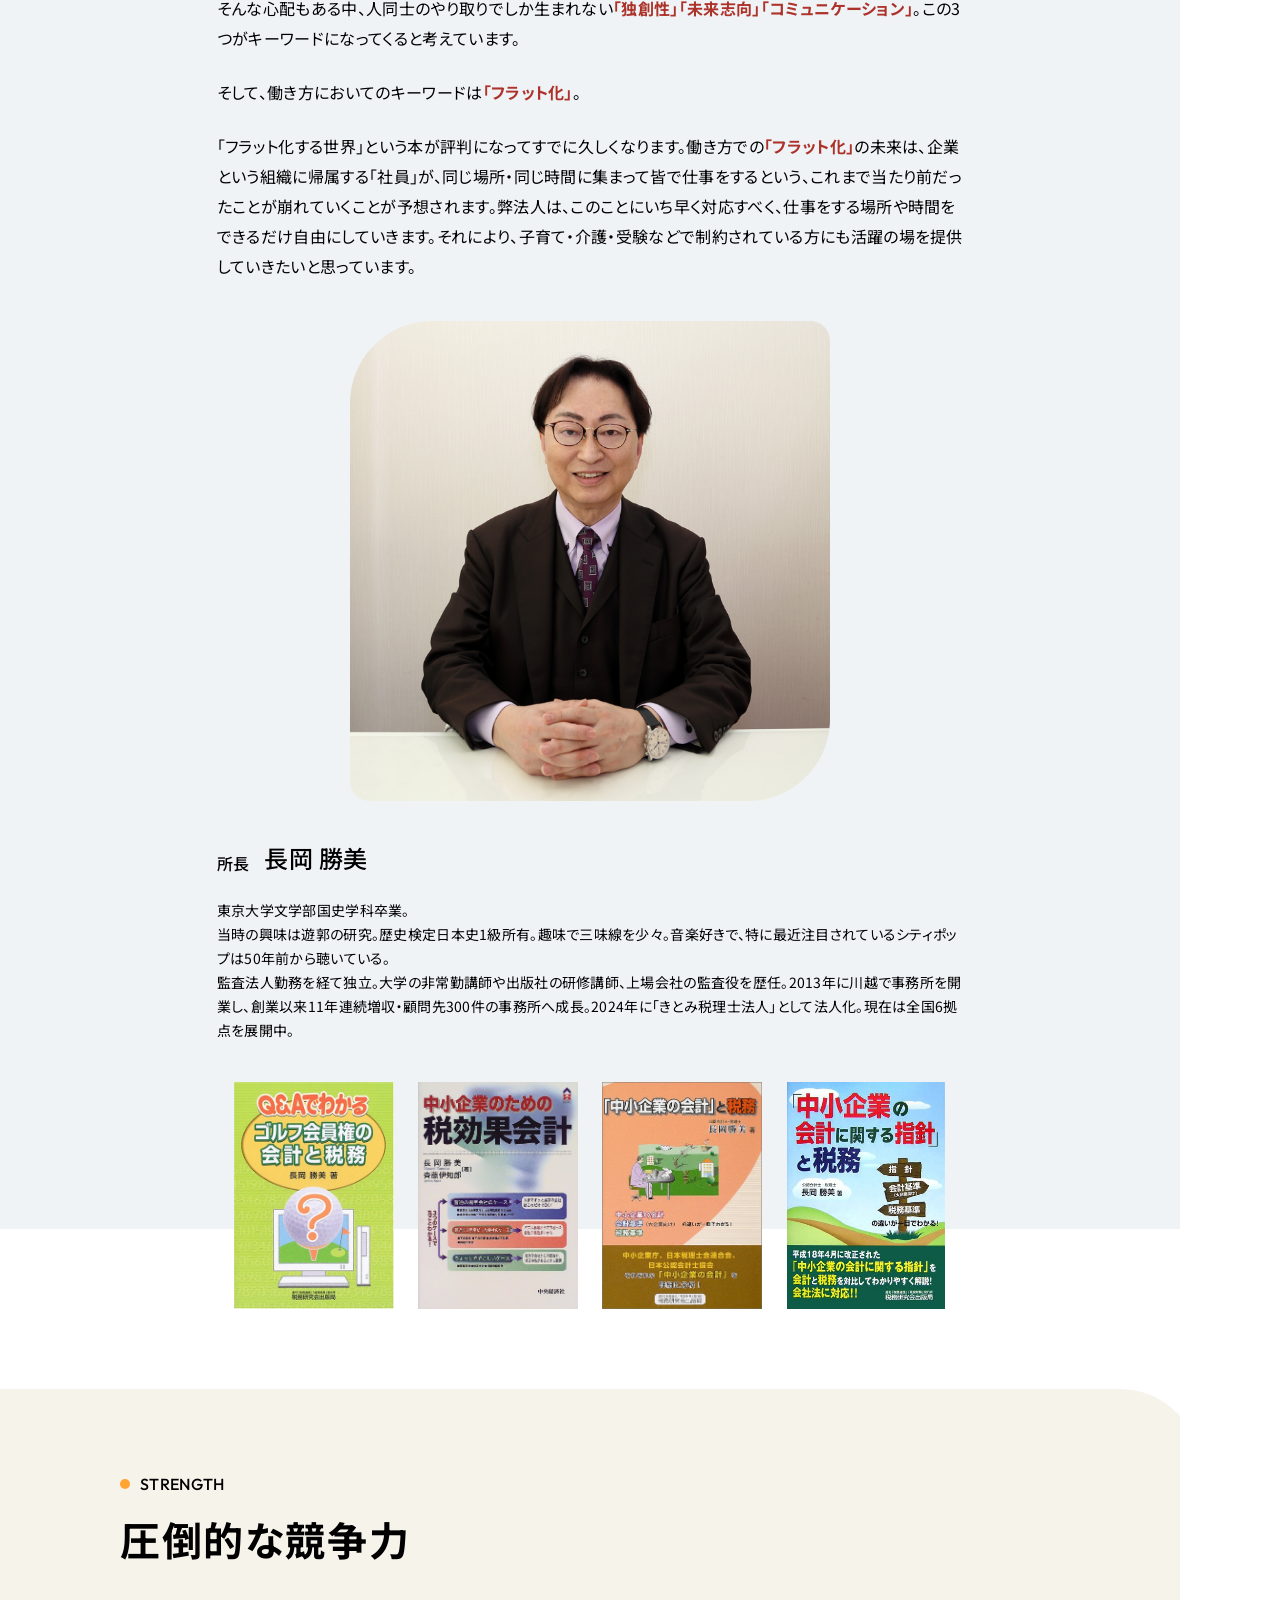
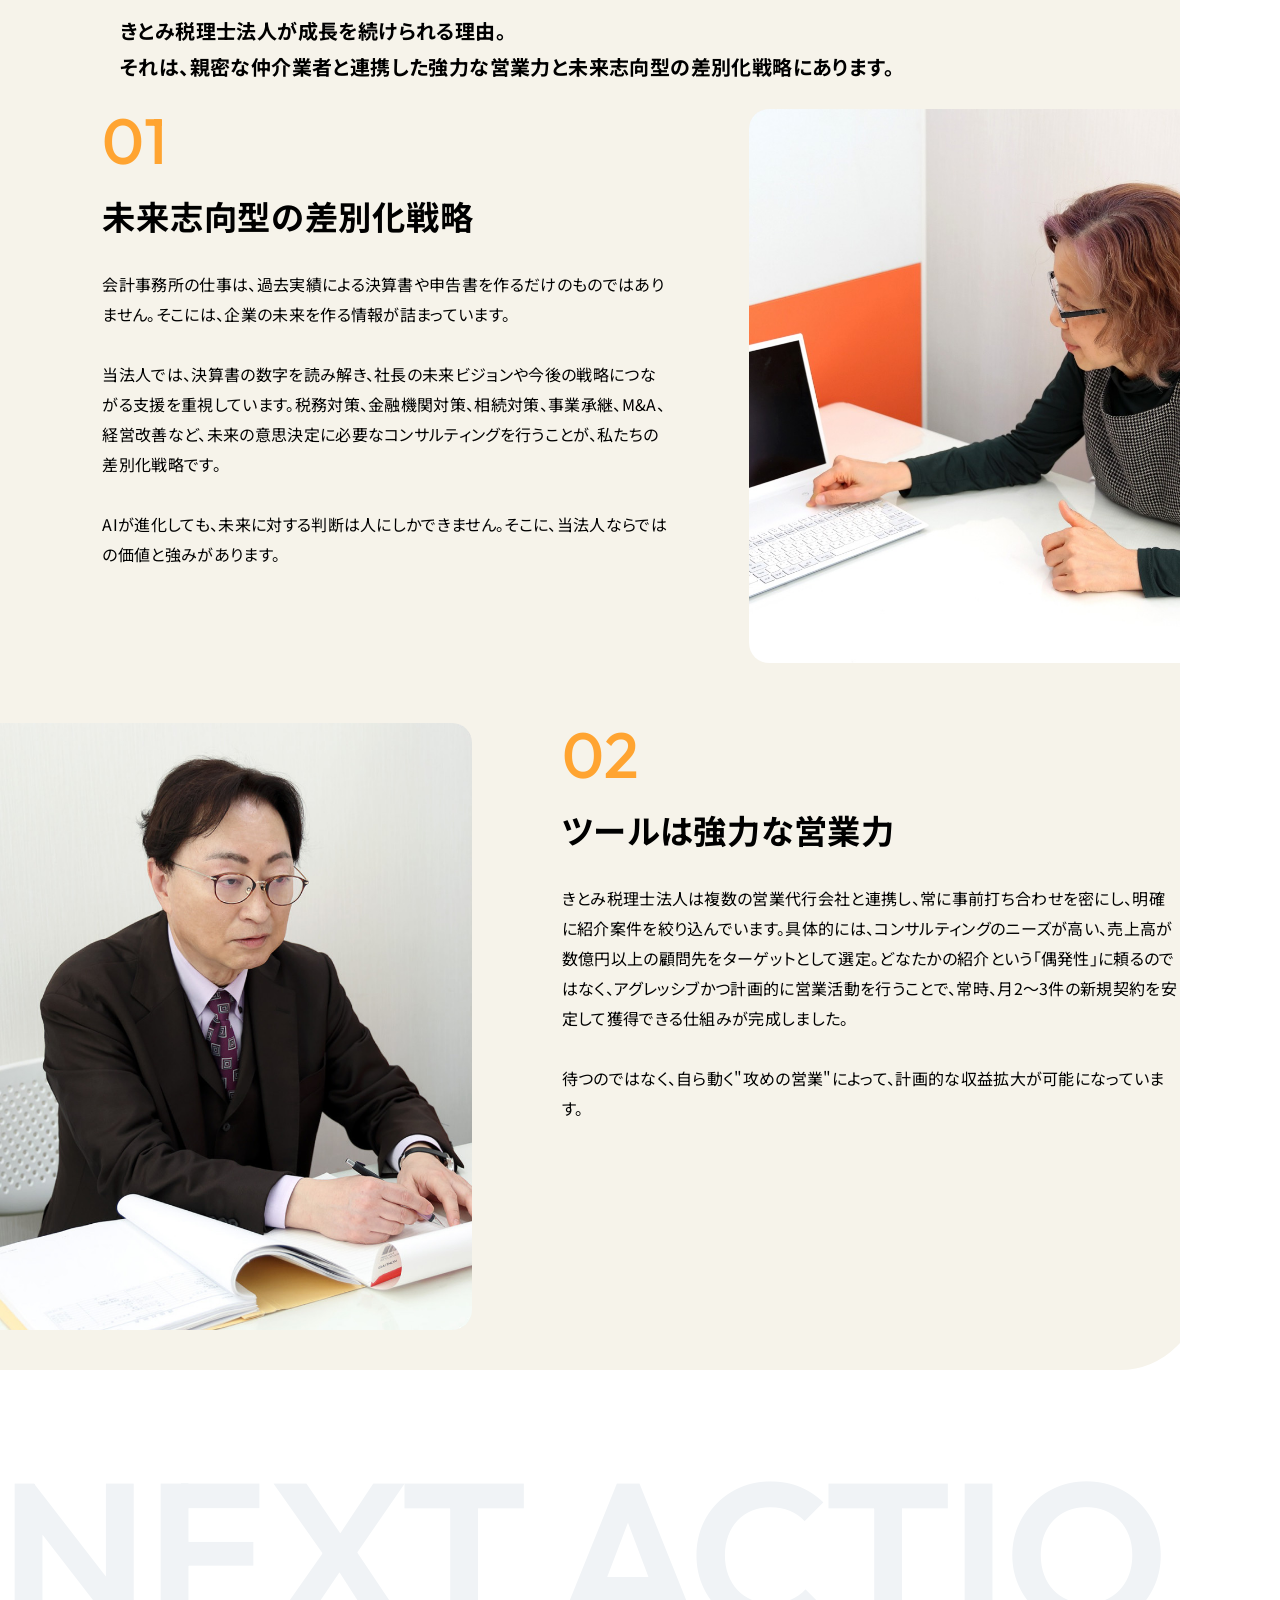
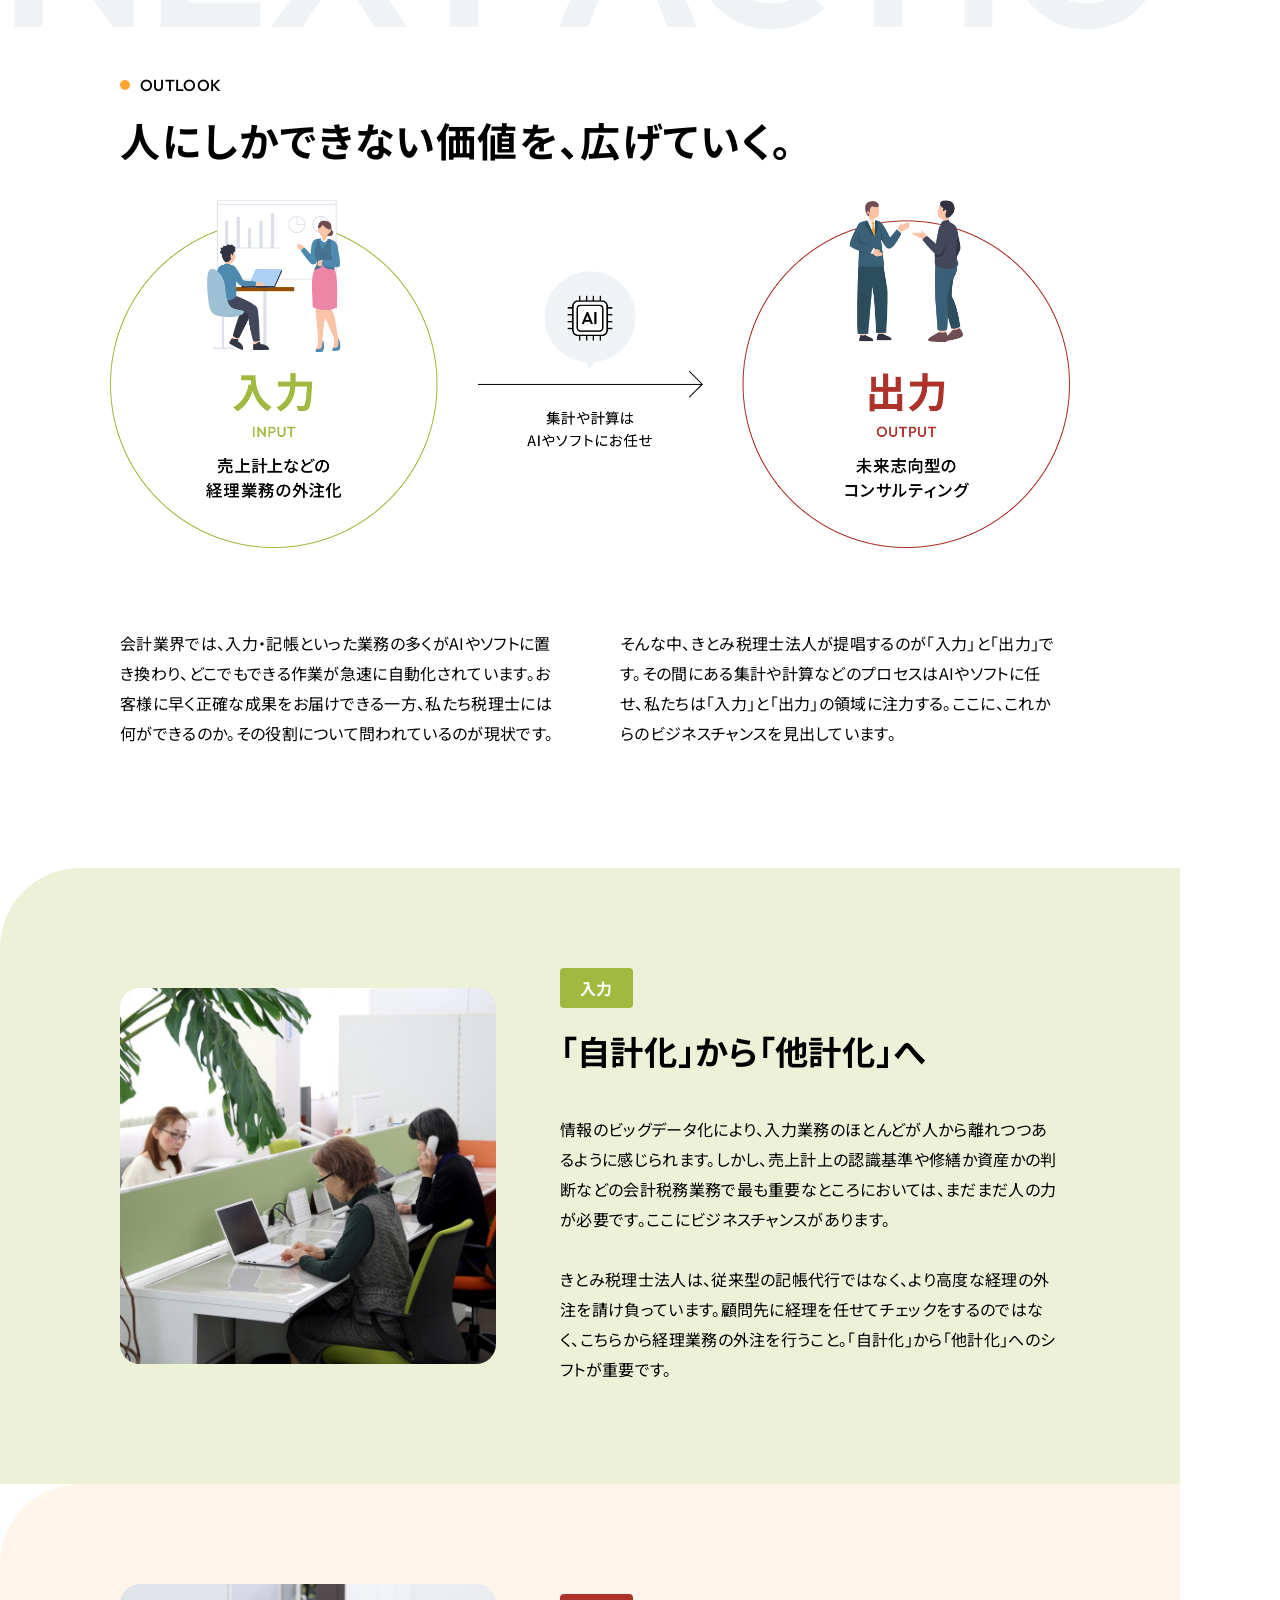
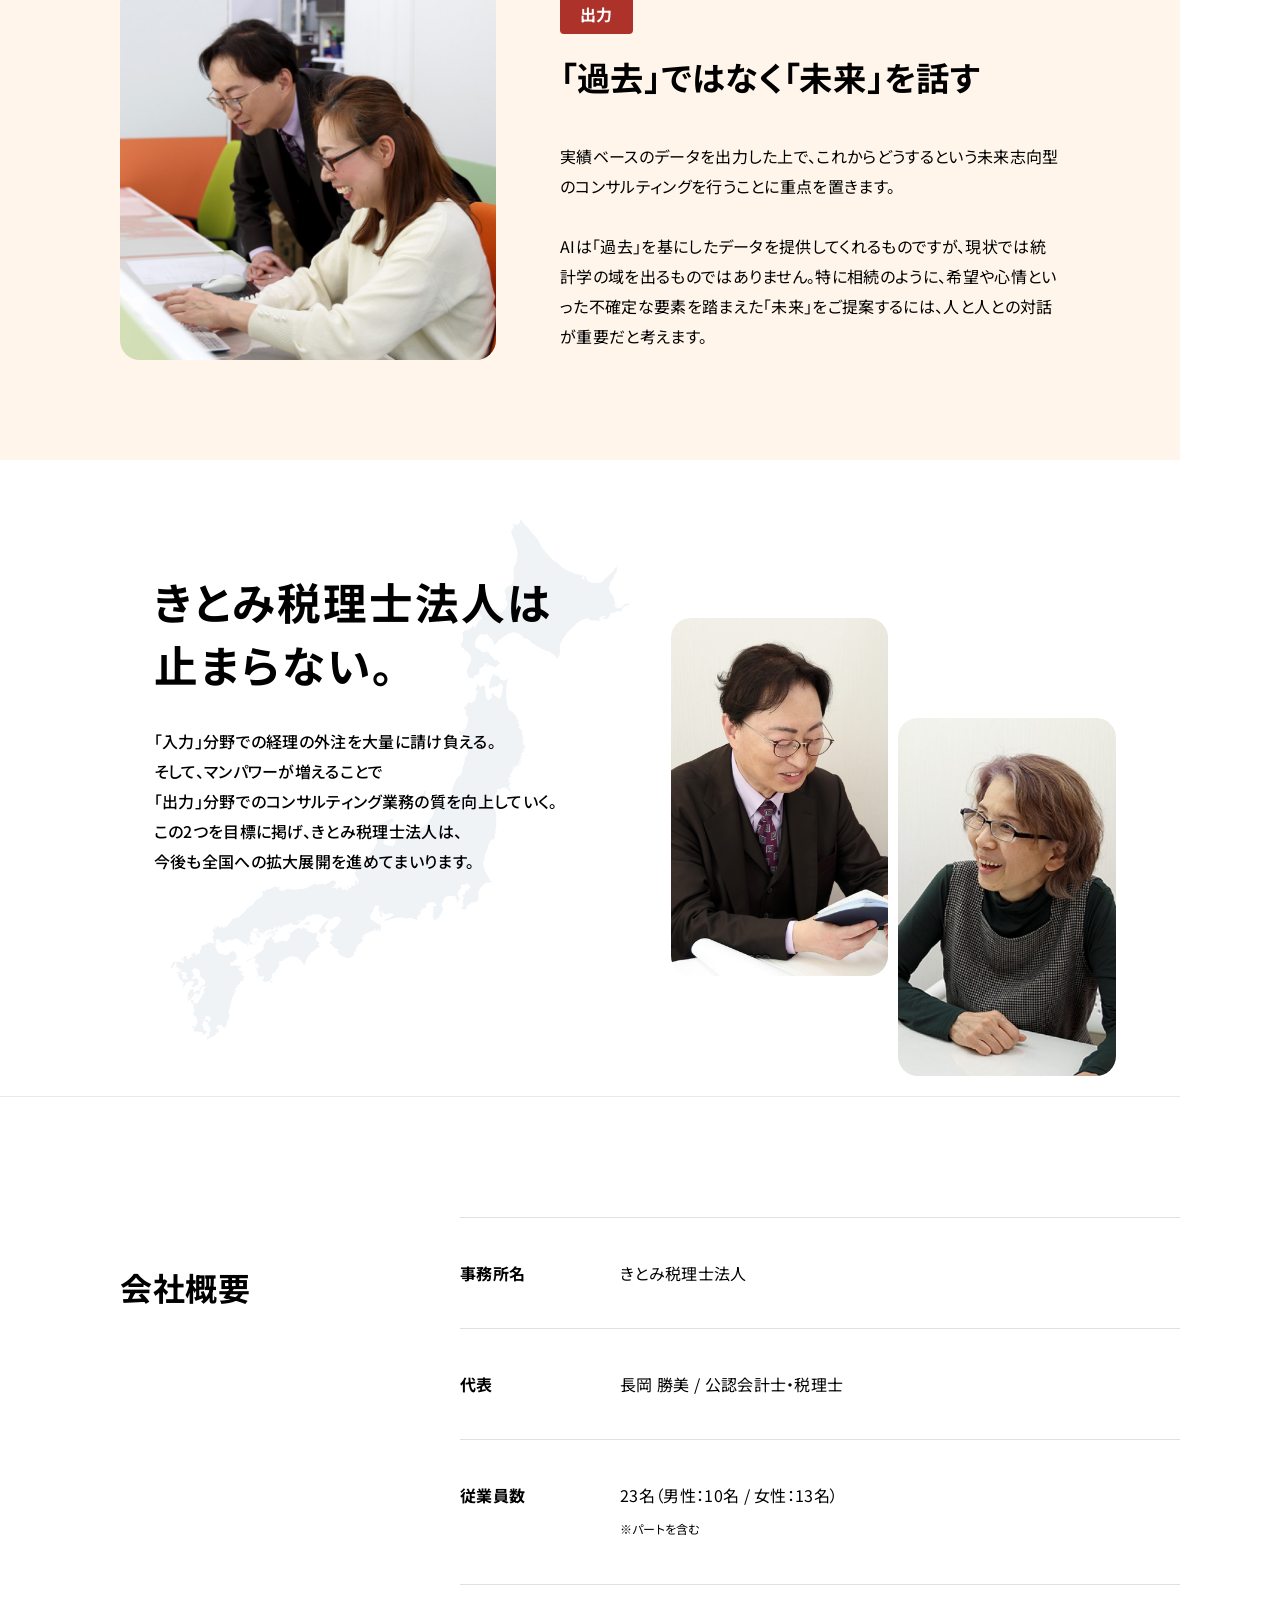
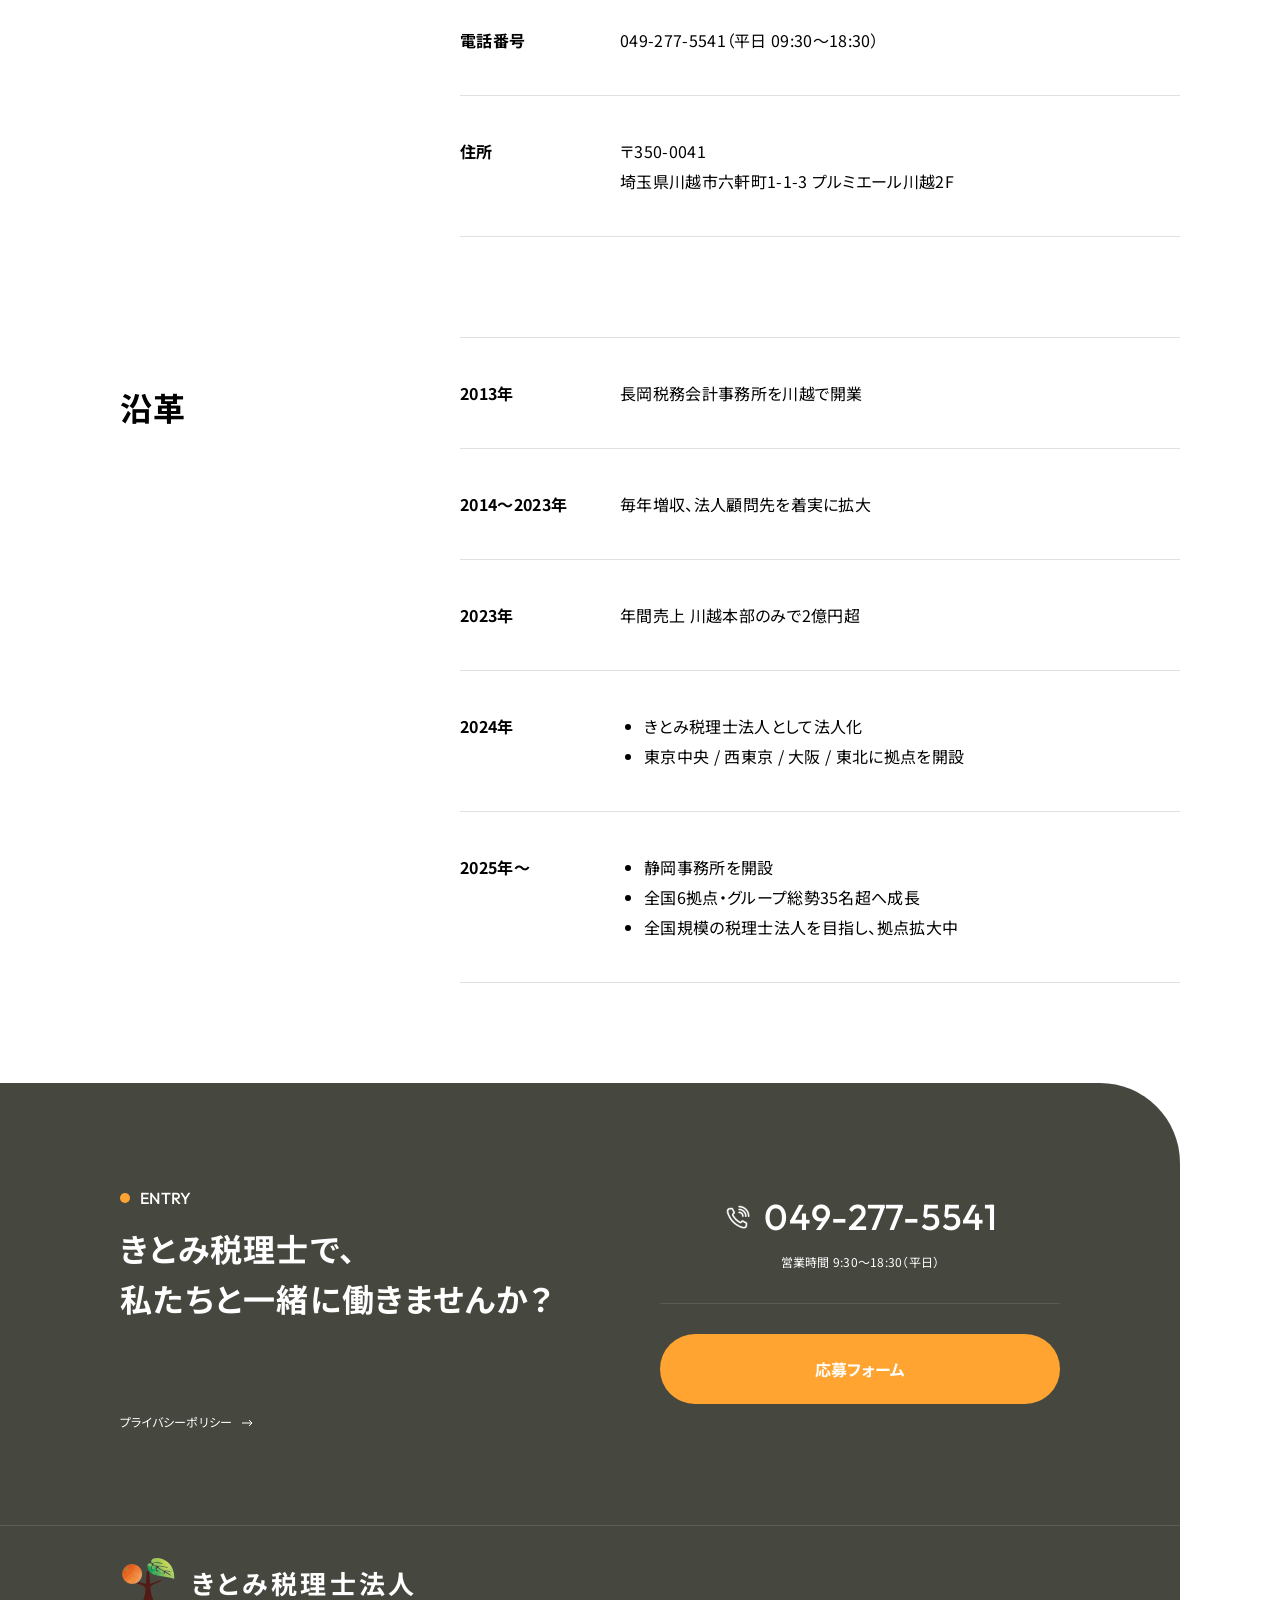
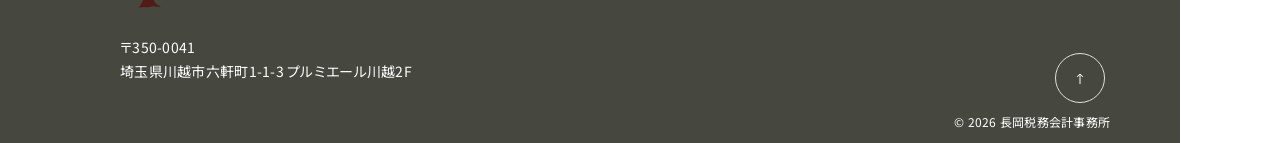
==== commit 900f8890: "OGP画像/メタタグを全ページに追加・TOPのメタディスクリプションを更新" ====
--- a/about.html
+++ b/about.html
@@ -5,6 +5,19 @@
   <meta name="viewport" content="width=device-width, initial-scale=1.0">
   <title>事務所案内 | きとみ税理士法人 採用サイト</title>
   <meta name="description" content="きとみ税理士法人の事務所案内。代表挨拶・強み・未来戦略・会社概要・沿革をご紹介します。">
+  <!-- OGP / Twitter Card -->
+  <meta property="og:type" content="website">
+  <meta property="og:site_name" content="きとみ税理士法人 採用サイト">
+  <meta property="og:title" content="事務所案内 | きとみ税理士法人 採用サイト">
+  <meta property="og:description" content="きとみ税理士法人の事務所案内。代表挨拶・強み・未来戦略・会社概要・沿革をご紹介します。">
+  <meta property="og:url" content="https://zenith-blue.github.io/kitomi-tax/about.html">
+  <meta property="og:image" content="https://zenith-blue.github.io/kitomi-tax/images/common/ogp.jpg">
+  <meta property="og:image:width" content="1200">
+  <meta property="og:image:height" content="744">
+  <meta name="twitter:card" content="summary_large_image">
+  <meta name="twitter:title" content="事務所案内 | きとみ税理士法人 採用サイト">
+  <meta name="twitter:description" content="きとみ税理士法人の事務所案内。代表挨拶・強み・未来戦略・会社概要・沿革をご紹介します。">
+  <meta name="twitter:image" content="https://zenith-blue.github.io/kitomi-tax/images/common/ogp.jpg">
   <link rel="preconnect" href="https://fonts.googleapis.com">
   <link rel="preconnect" href="https://fonts.gstatic.com" crossorigin>
   <link href="https://fonts.googleapis.com/css2?family=Noto+Sans+JP:wght@400;500;700&family=Outfit:wght@400;500;600;700&display=swap" rel="stylesheet">
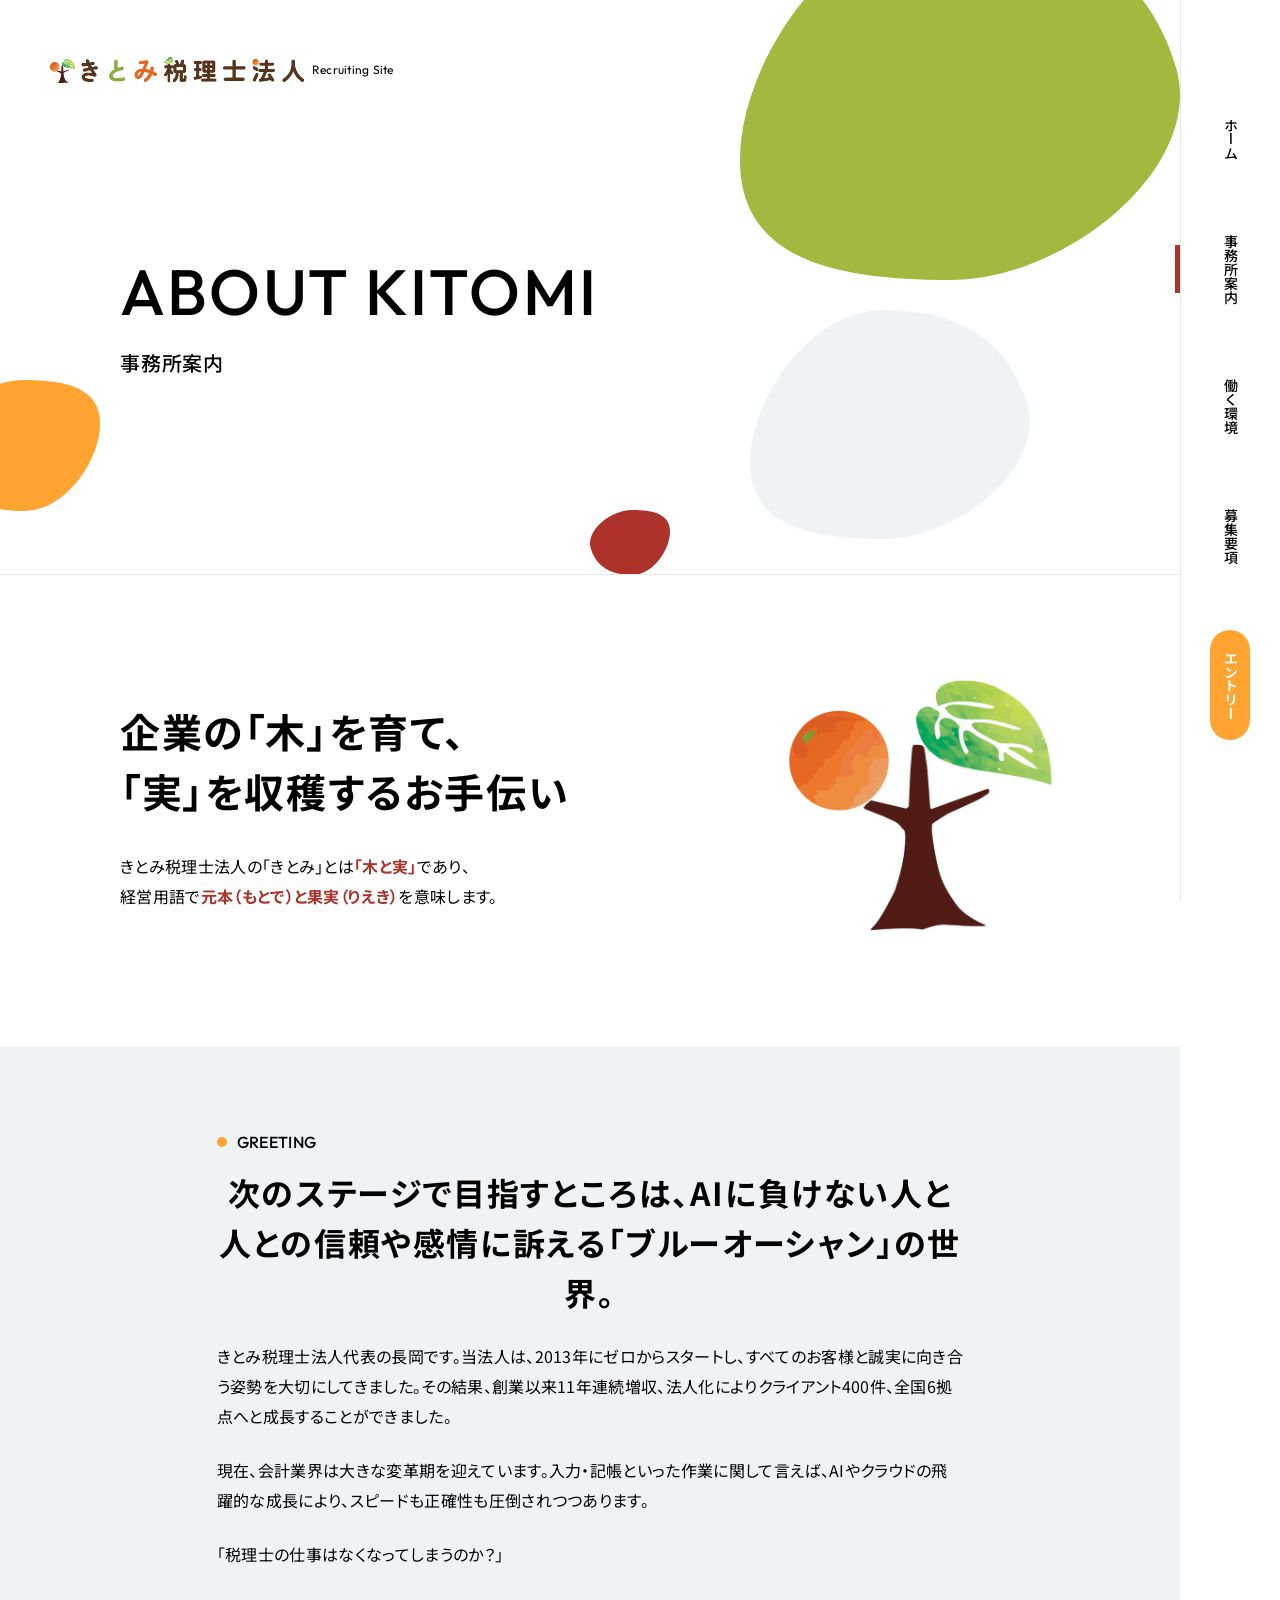
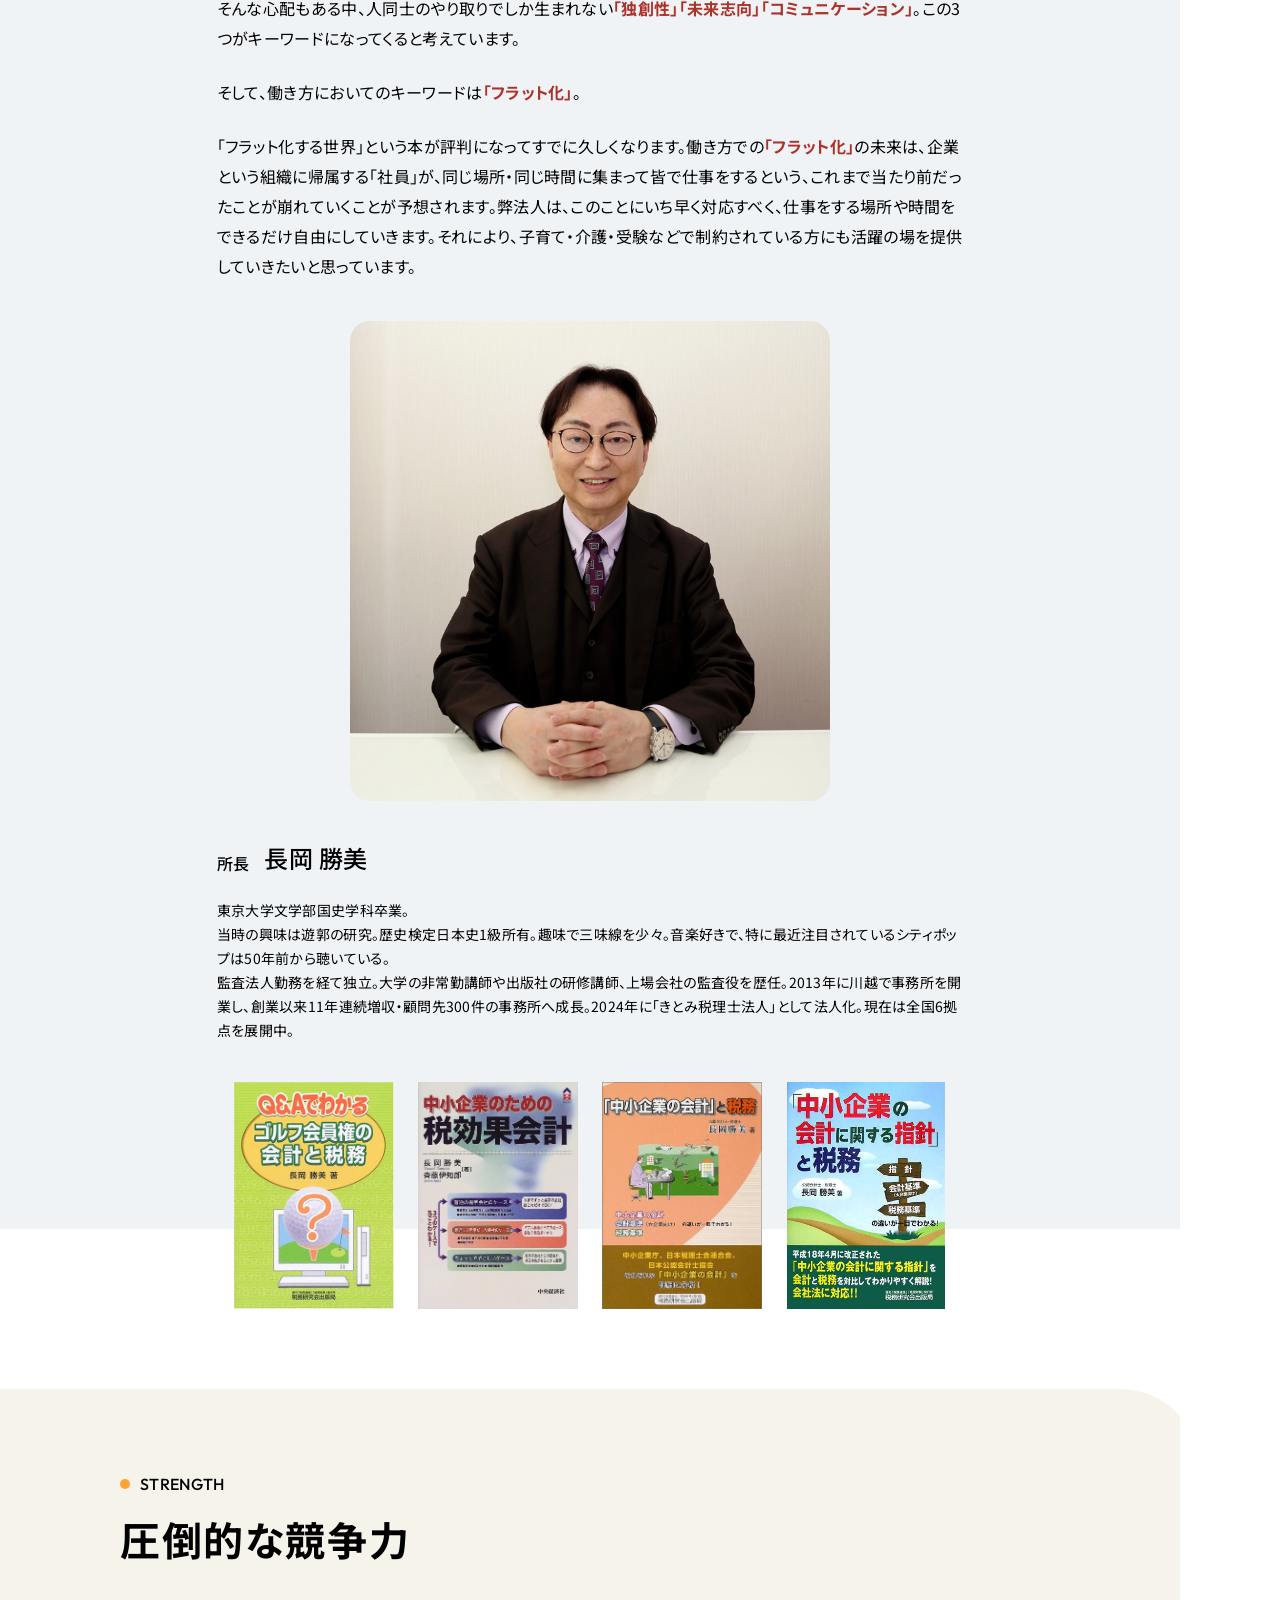
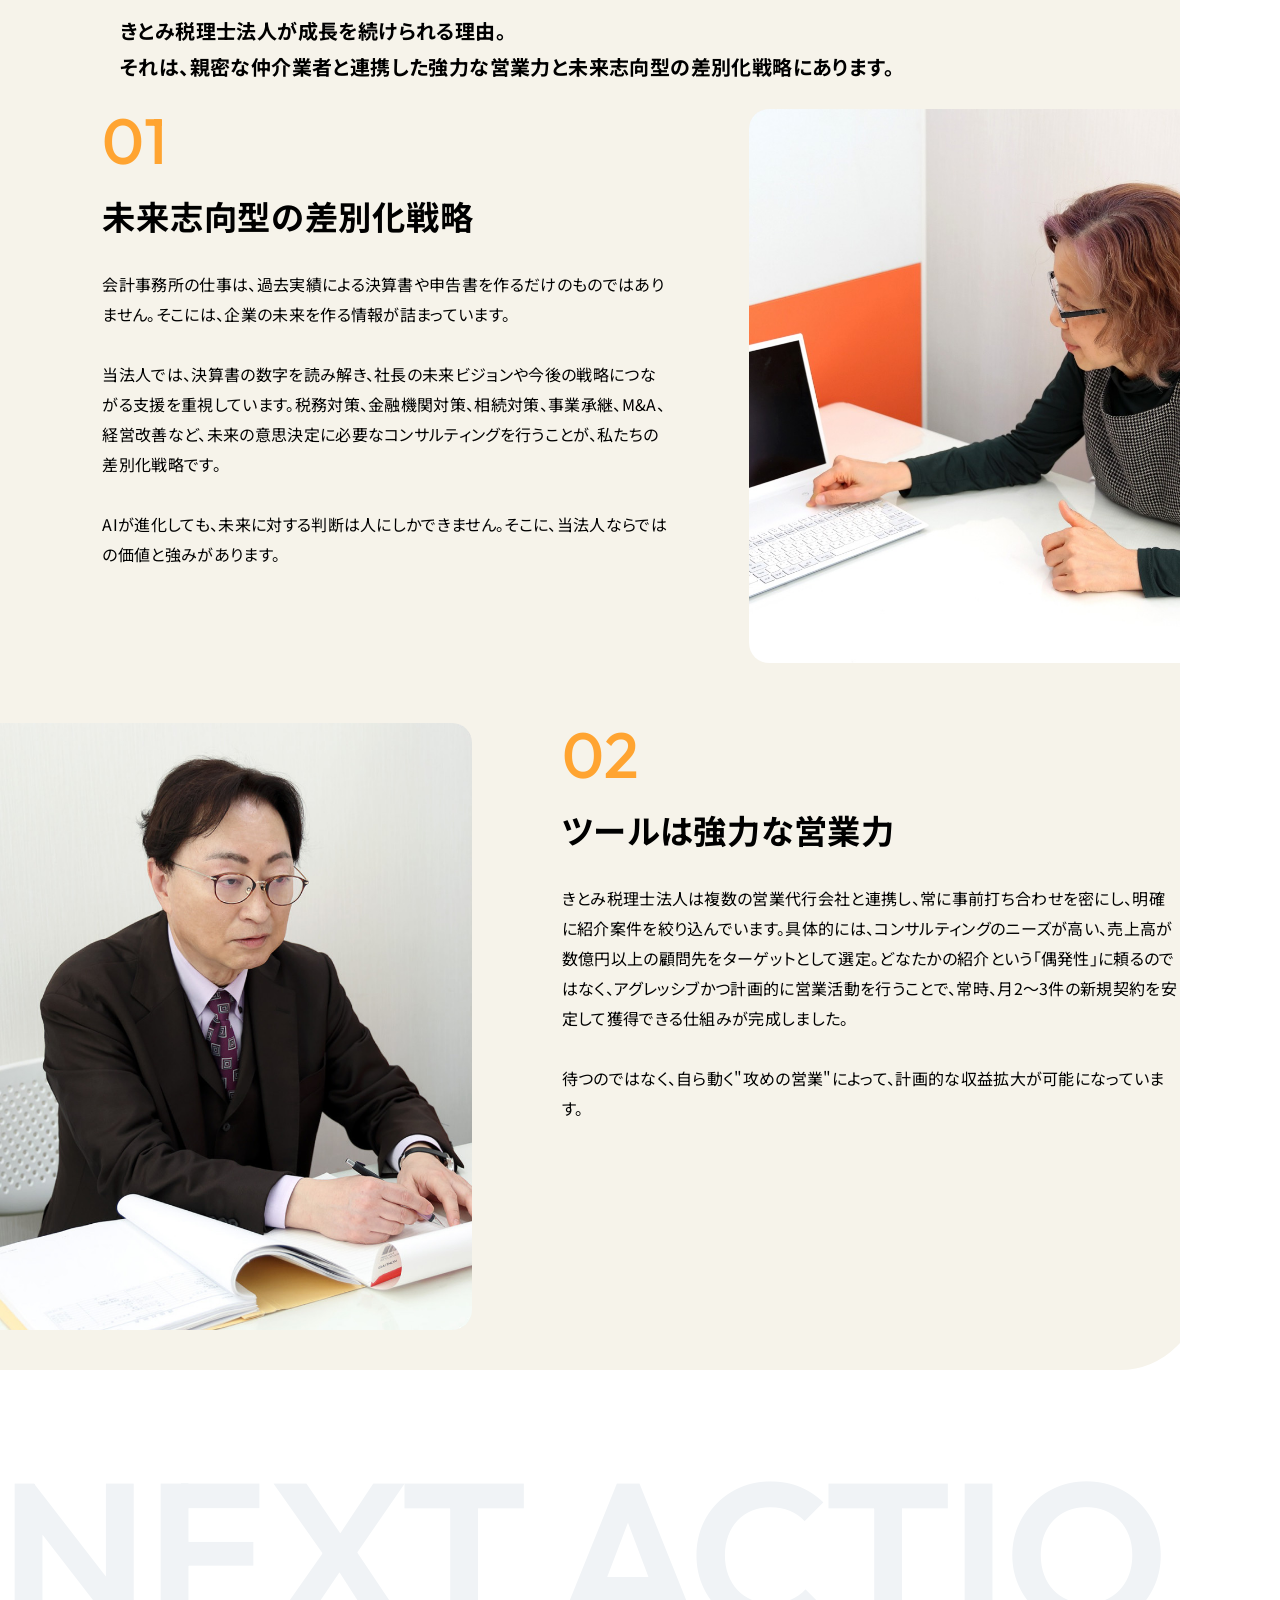
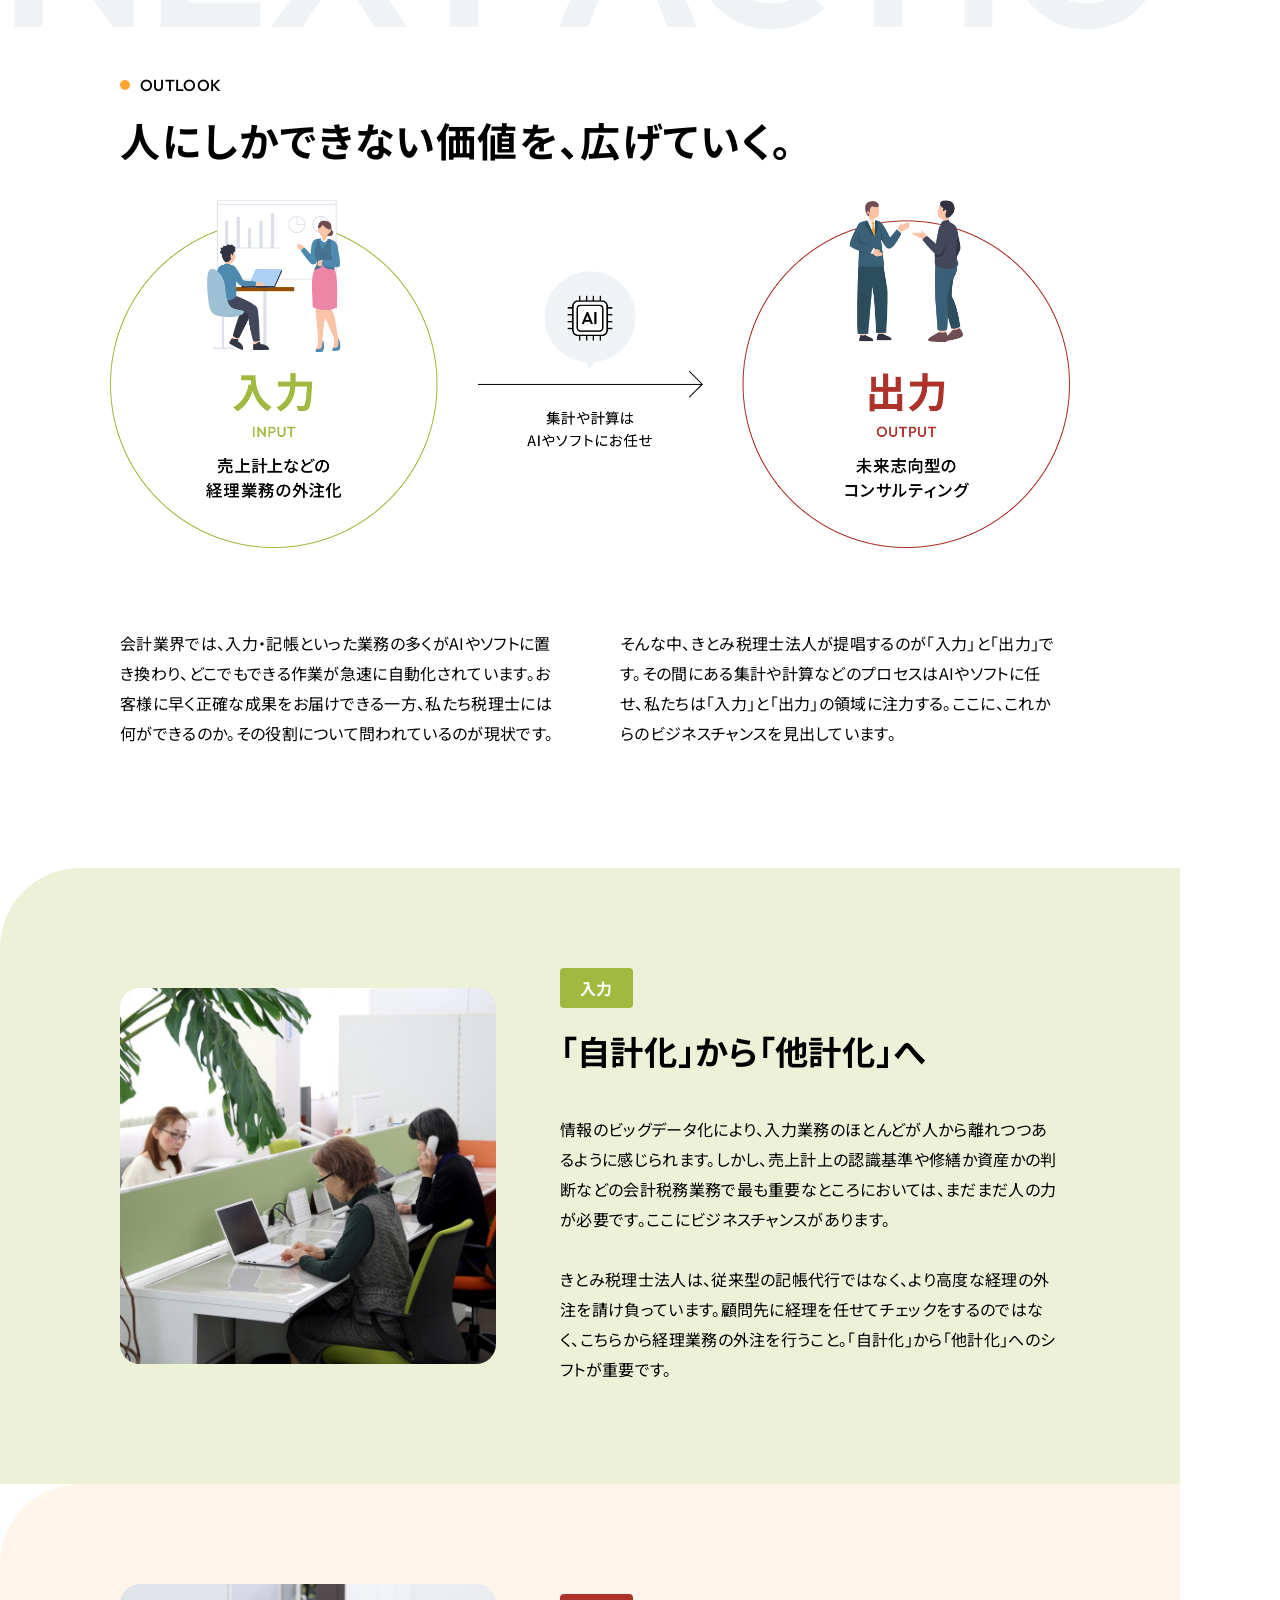
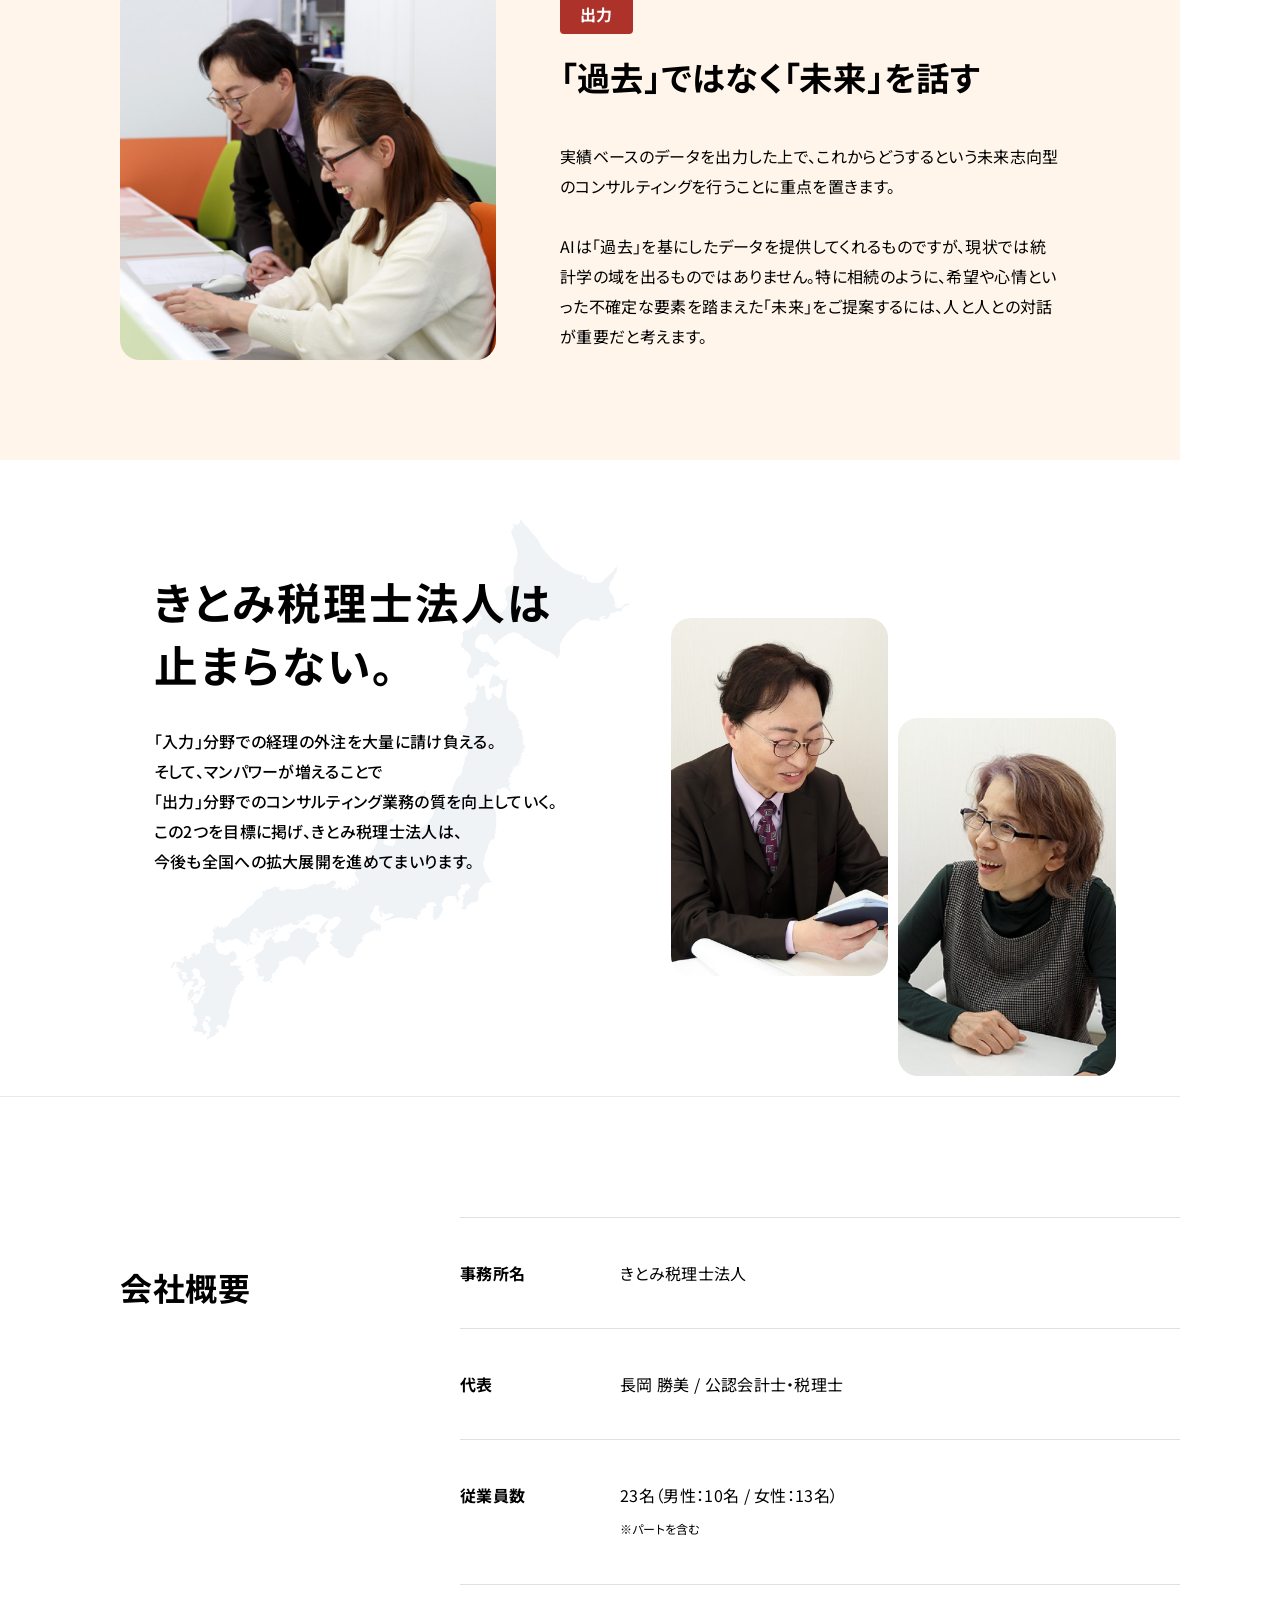
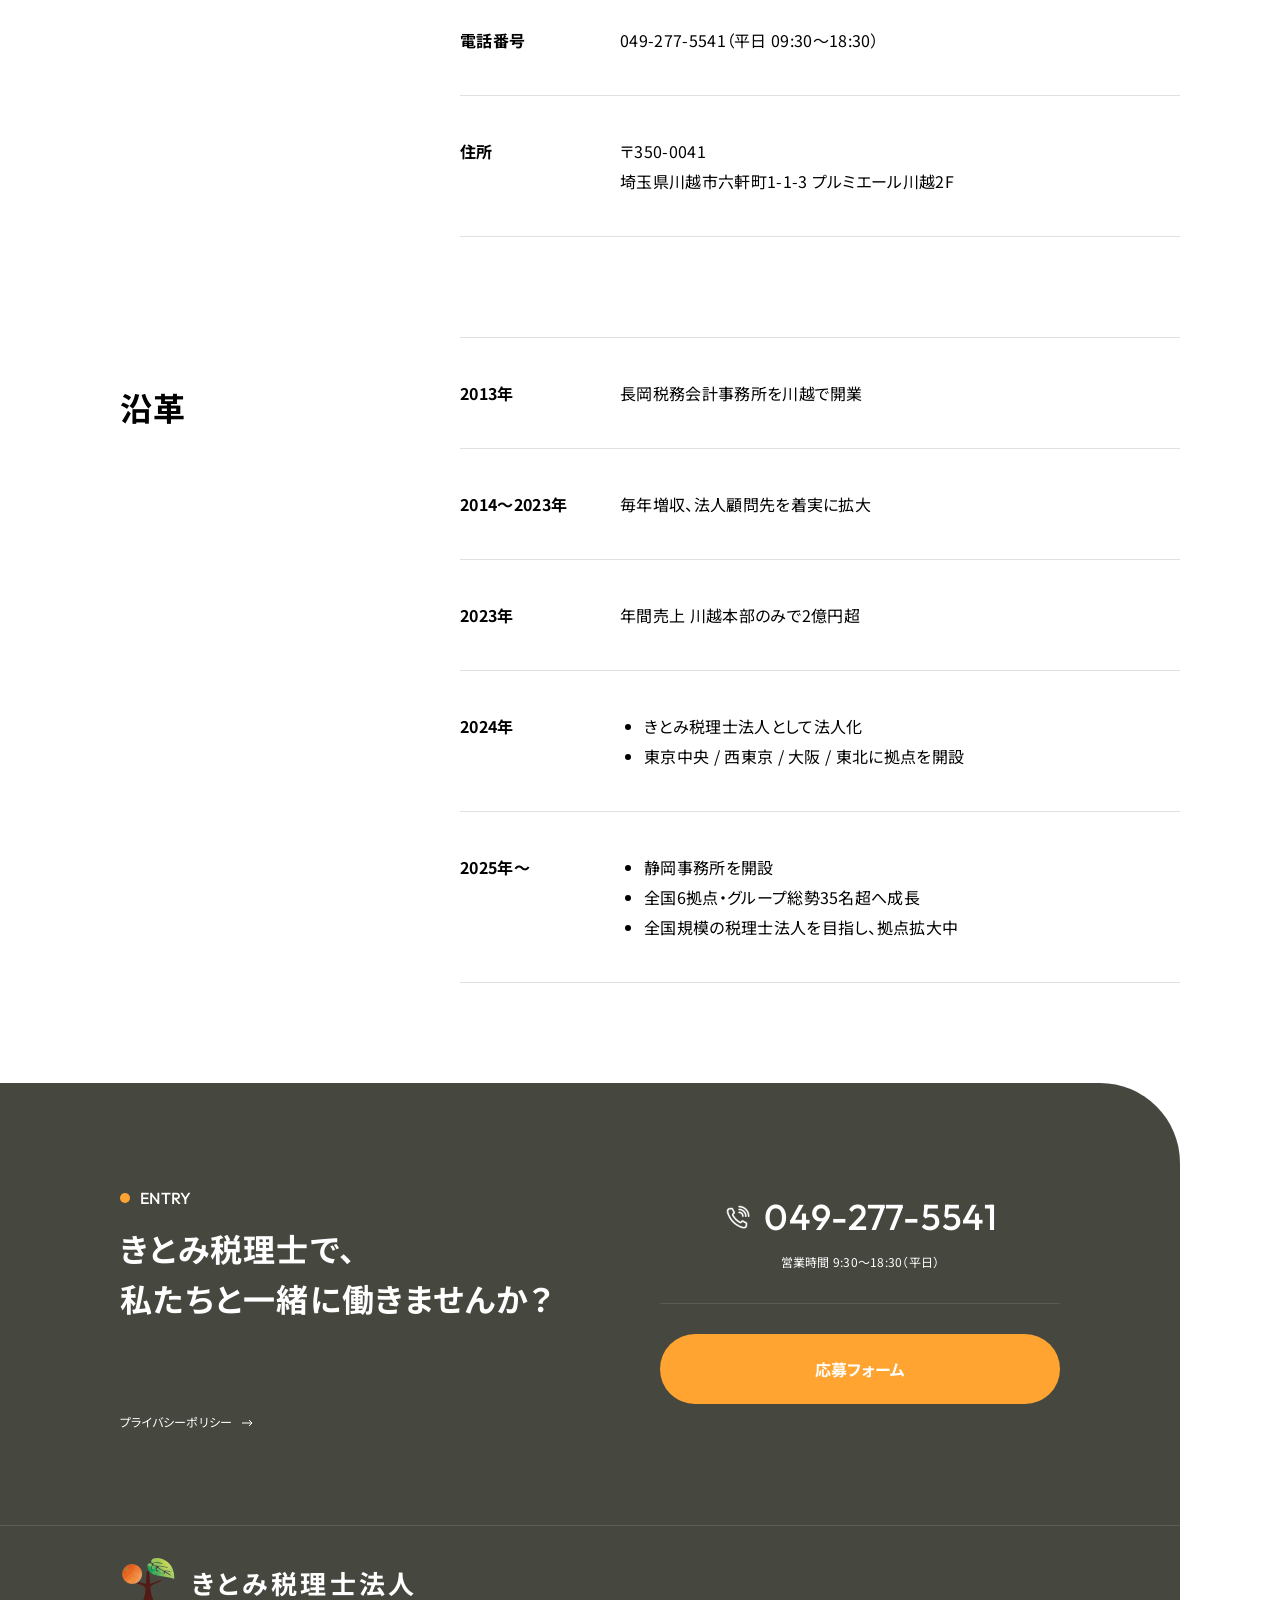
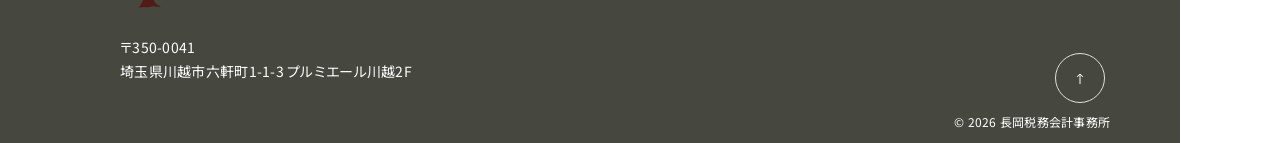
==== commit e5e6b55d: "デプロイをSSH(rsync/鍵認証)方式に変更・OGP URLを本番ドメイン(kitomi-tax.com)へ更新" ====
--- a/about.html
+++ b/about.html
@@ -10,14 +10,14 @@
   <meta property="og:site_name" content="きとみ税理士法人 採用サイト">
   <meta property="og:title" content="事務所案内 | きとみ税理士法人 採用サイト">
   <meta property="og:description" content="きとみ税理士法人の事務所案内。代表挨拶・強み・未来戦略・会社概要・沿革をご紹介します。">
-  <meta property="og:url" content="https://zenith-blue.github.io/kitomi-tax/about.html">
-  <meta property="og:image" content="https://zenith-blue.github.io/kitomi-tax/images/common/ogp.jpg">
+  <meta property="og:url" content="https://kitomi-tax.com/about.html">
+  <meta property="og:image" content="https://kitomi-tax.com/images/common/ogp.jpg">
   <meta property="og:image:width" content="1200">
   <meta property="og:image:height" content="744">
   <meta name="twitter:card" content="summary_large_image">
   <meta name="twitter:title" content="事務所案内 | きとみ税理士法人 採用サイト">
   <meta name="twitter:description" content="きとみ税理士法人の事務所案内。代表挨拶・強み・未来戦略・会社概要・沿革をご紹介します。">
-  <meta name="twitter:image" content="https://zenith-blue.github.io/kitomi-tax/images/common/ogp.jpg">
+  <meta name="twitter:image" content="https://kitomi-tax.com/images/common/ogp.jpg">
   <link rel="preconnect" href="https://fonts.googleapis.com">
   <link rel="preconnect" href="https://fonts.gstatic.com" crossorigin>
   <link href="https://fonts.googleapis.com/css2?family=Noto+Sans+JP:wght@400;500;700&family=Outfit:wght@400;500;600;700&display=swap" rel="stylesheet">
--- a/css/common.css
+++ b/css/common.css
@@ -514,6 +514,25 @@
 
 .side-nav__overlay.is-open {
   opacity: 1;
+}
+
+/* ==========================================================================
+   Narrow desktop: 右サイドレールの文字を縮小 (1024〜1279px)
+   ========================================================================== */
+
+@media (min-width: 1024px) and (max-width: 1279px) {
+  .side-nav__list {
+    gap: 36px;
+  }
+
+  .side-nav__link {
+    font-size: 12px;
+    padding: 6px 10px;
+  }
+
+  .side-nav__entry-link {
+    font-size: 12px;
+  }
 }
 
 /* ==========================================================================
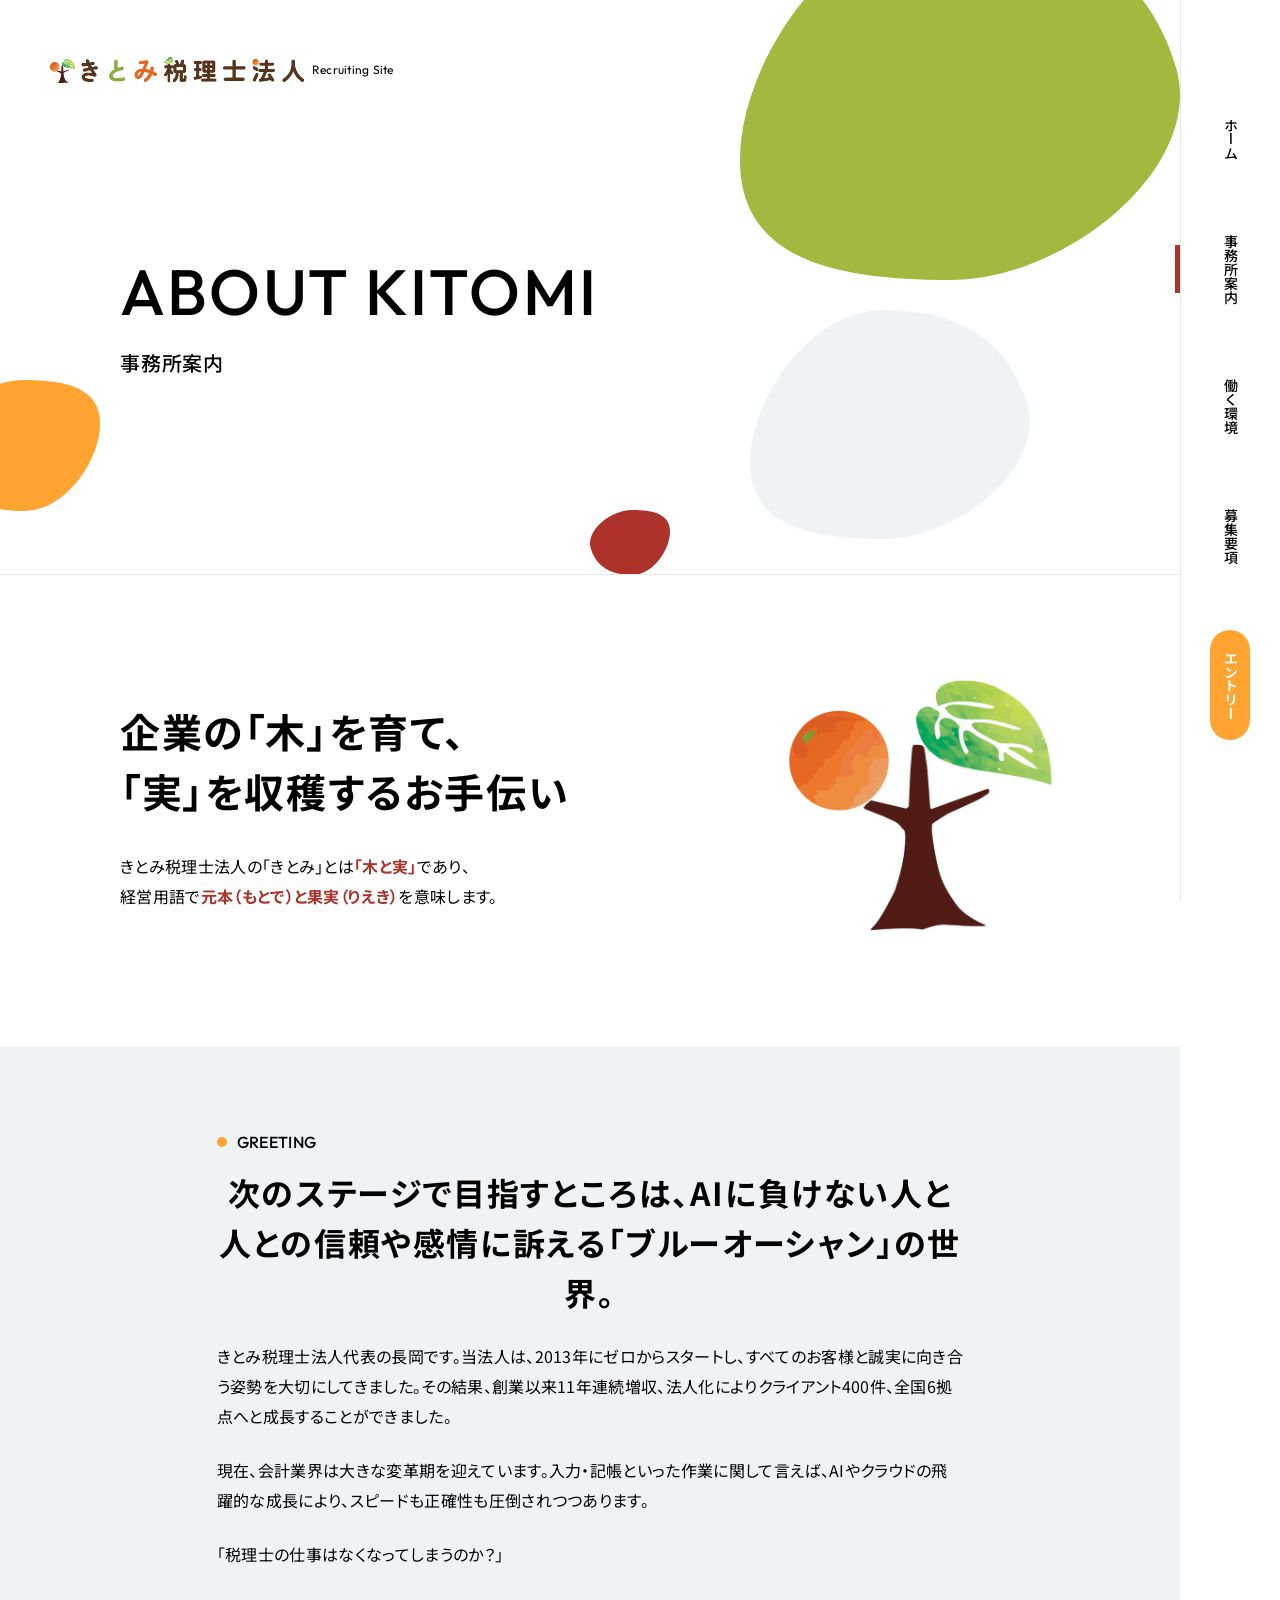
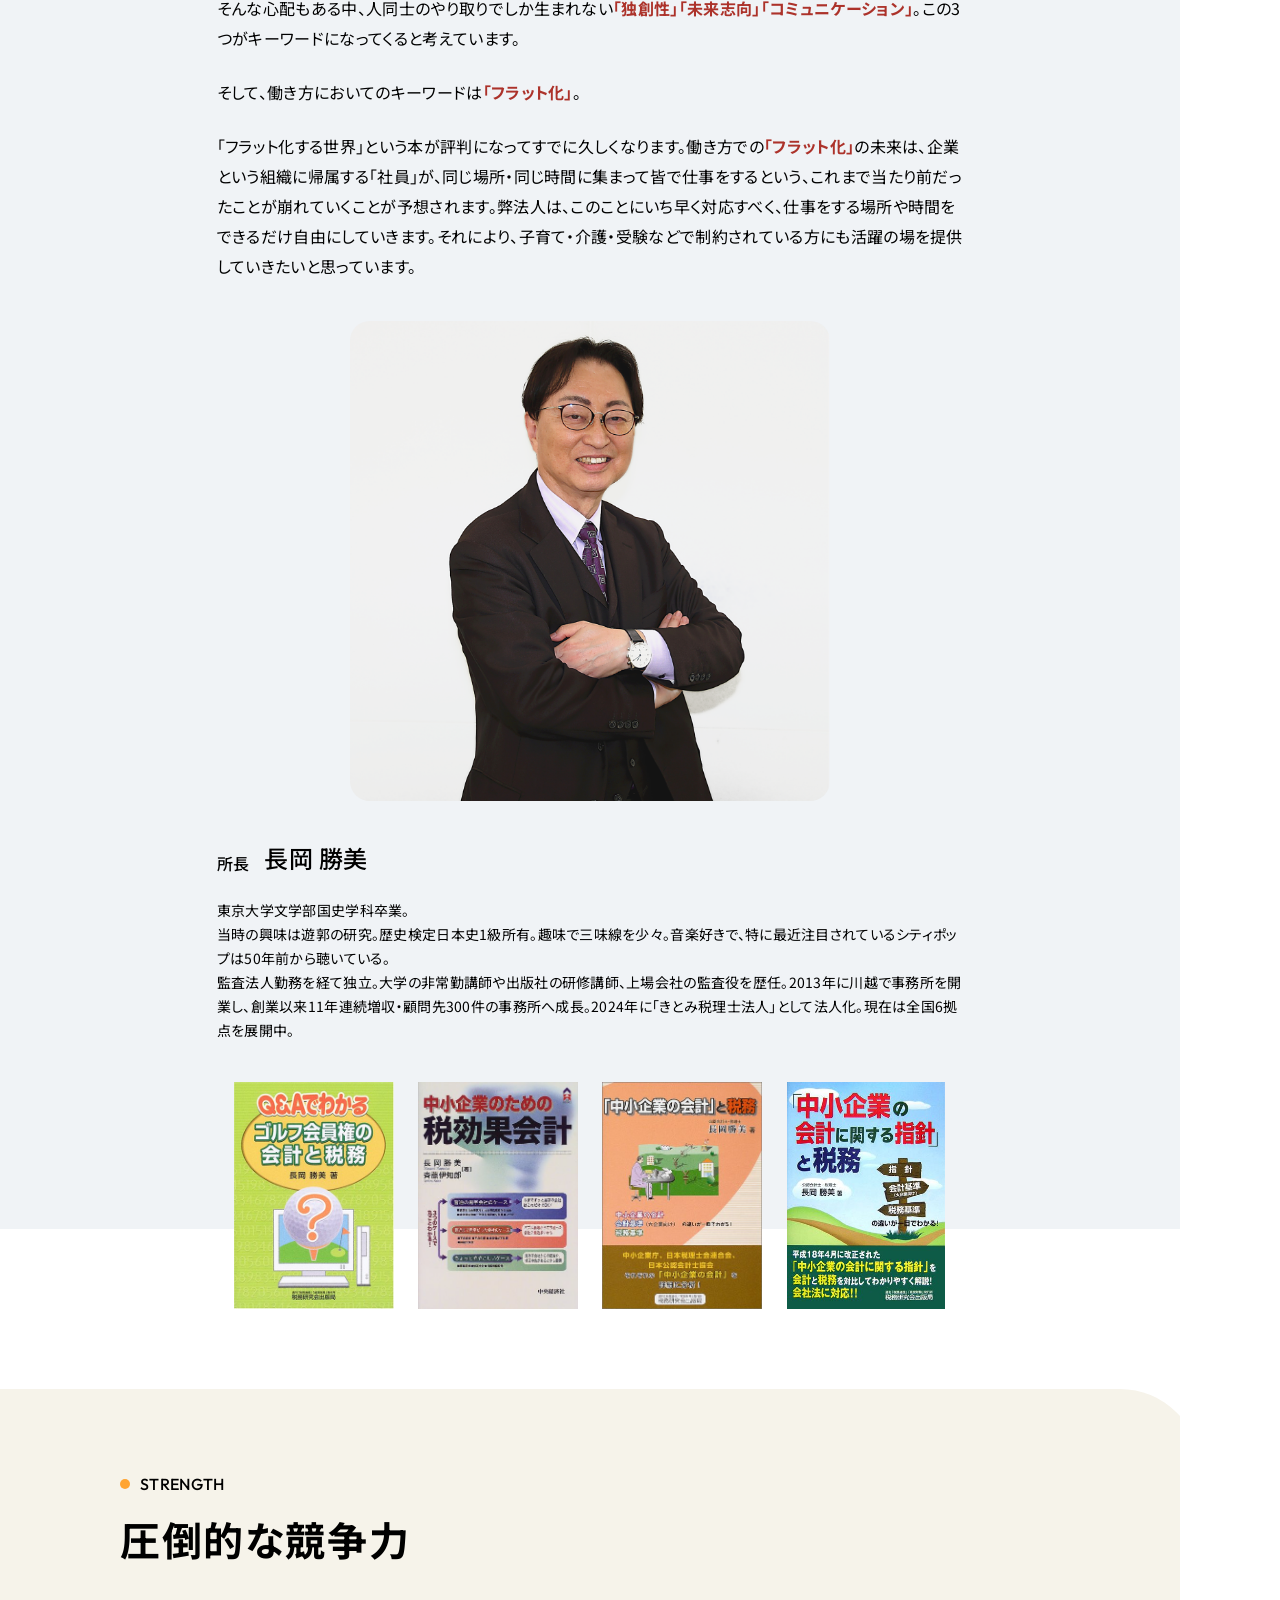
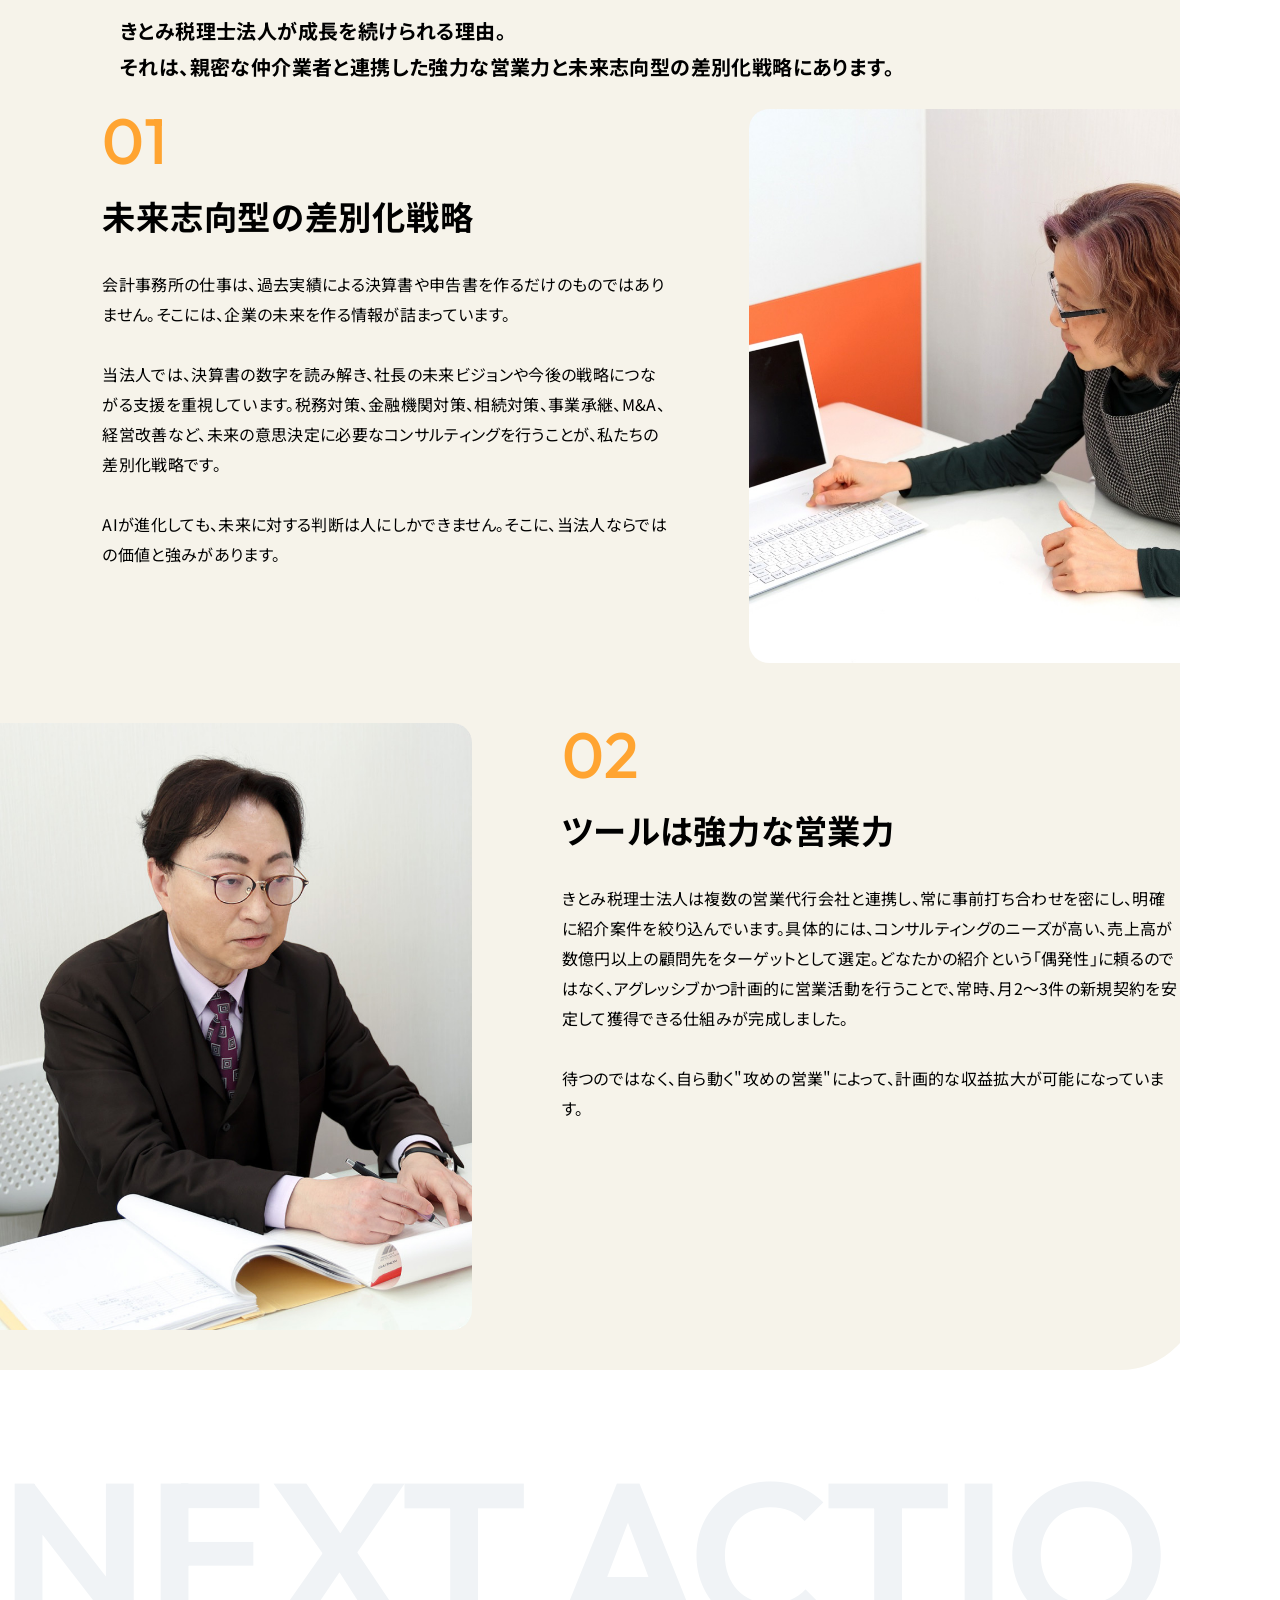
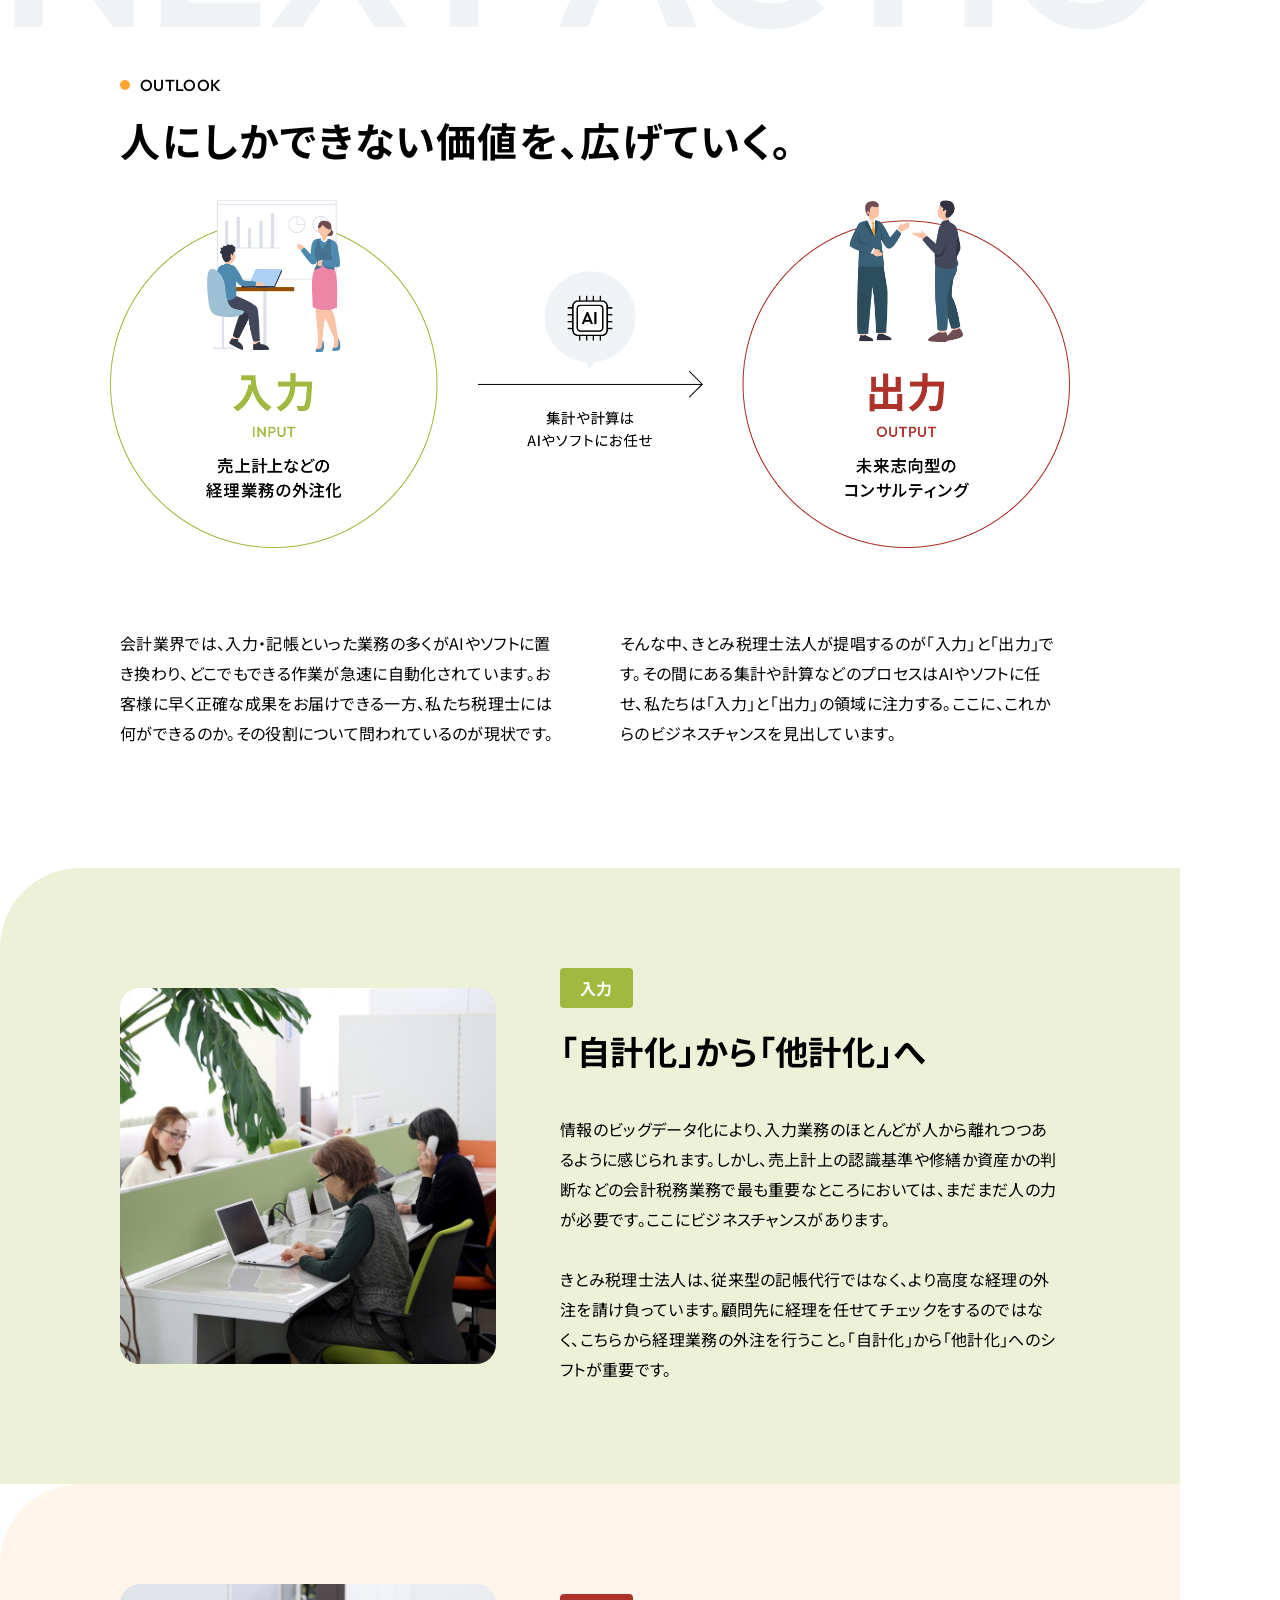
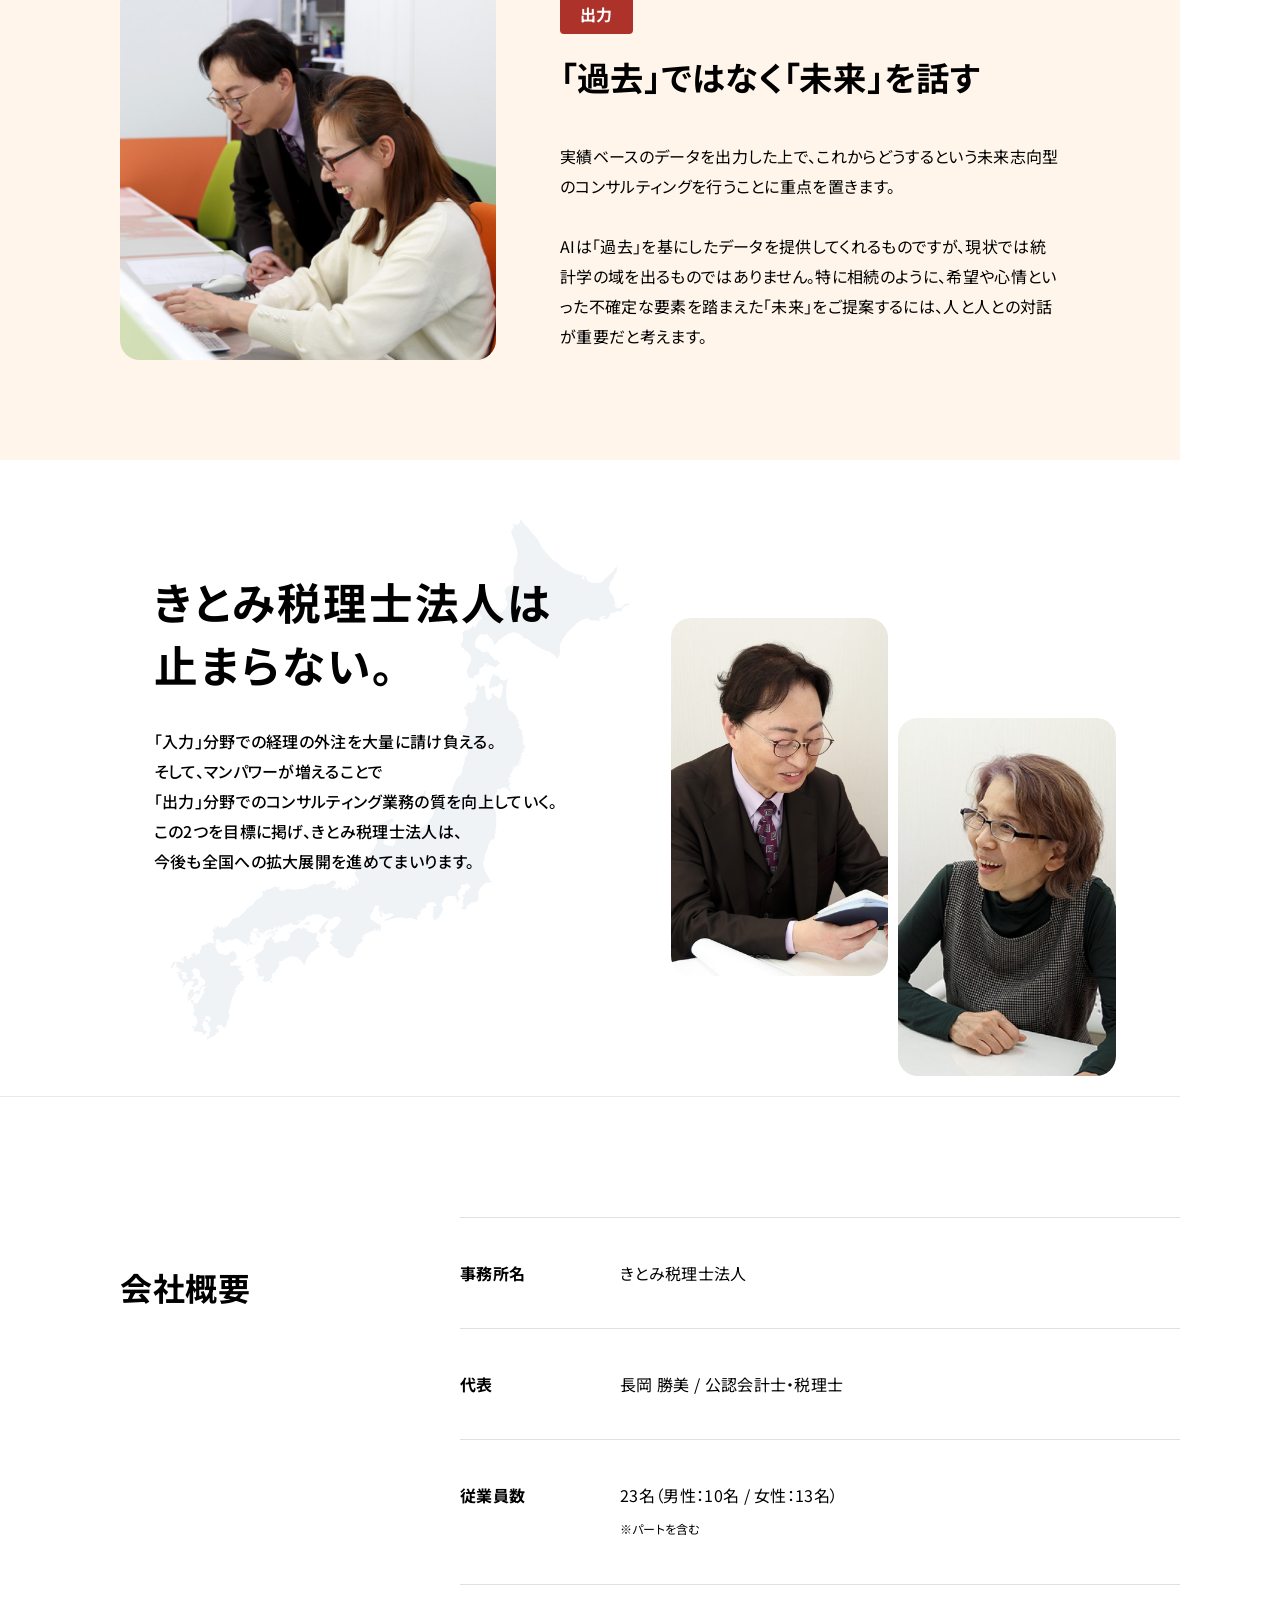
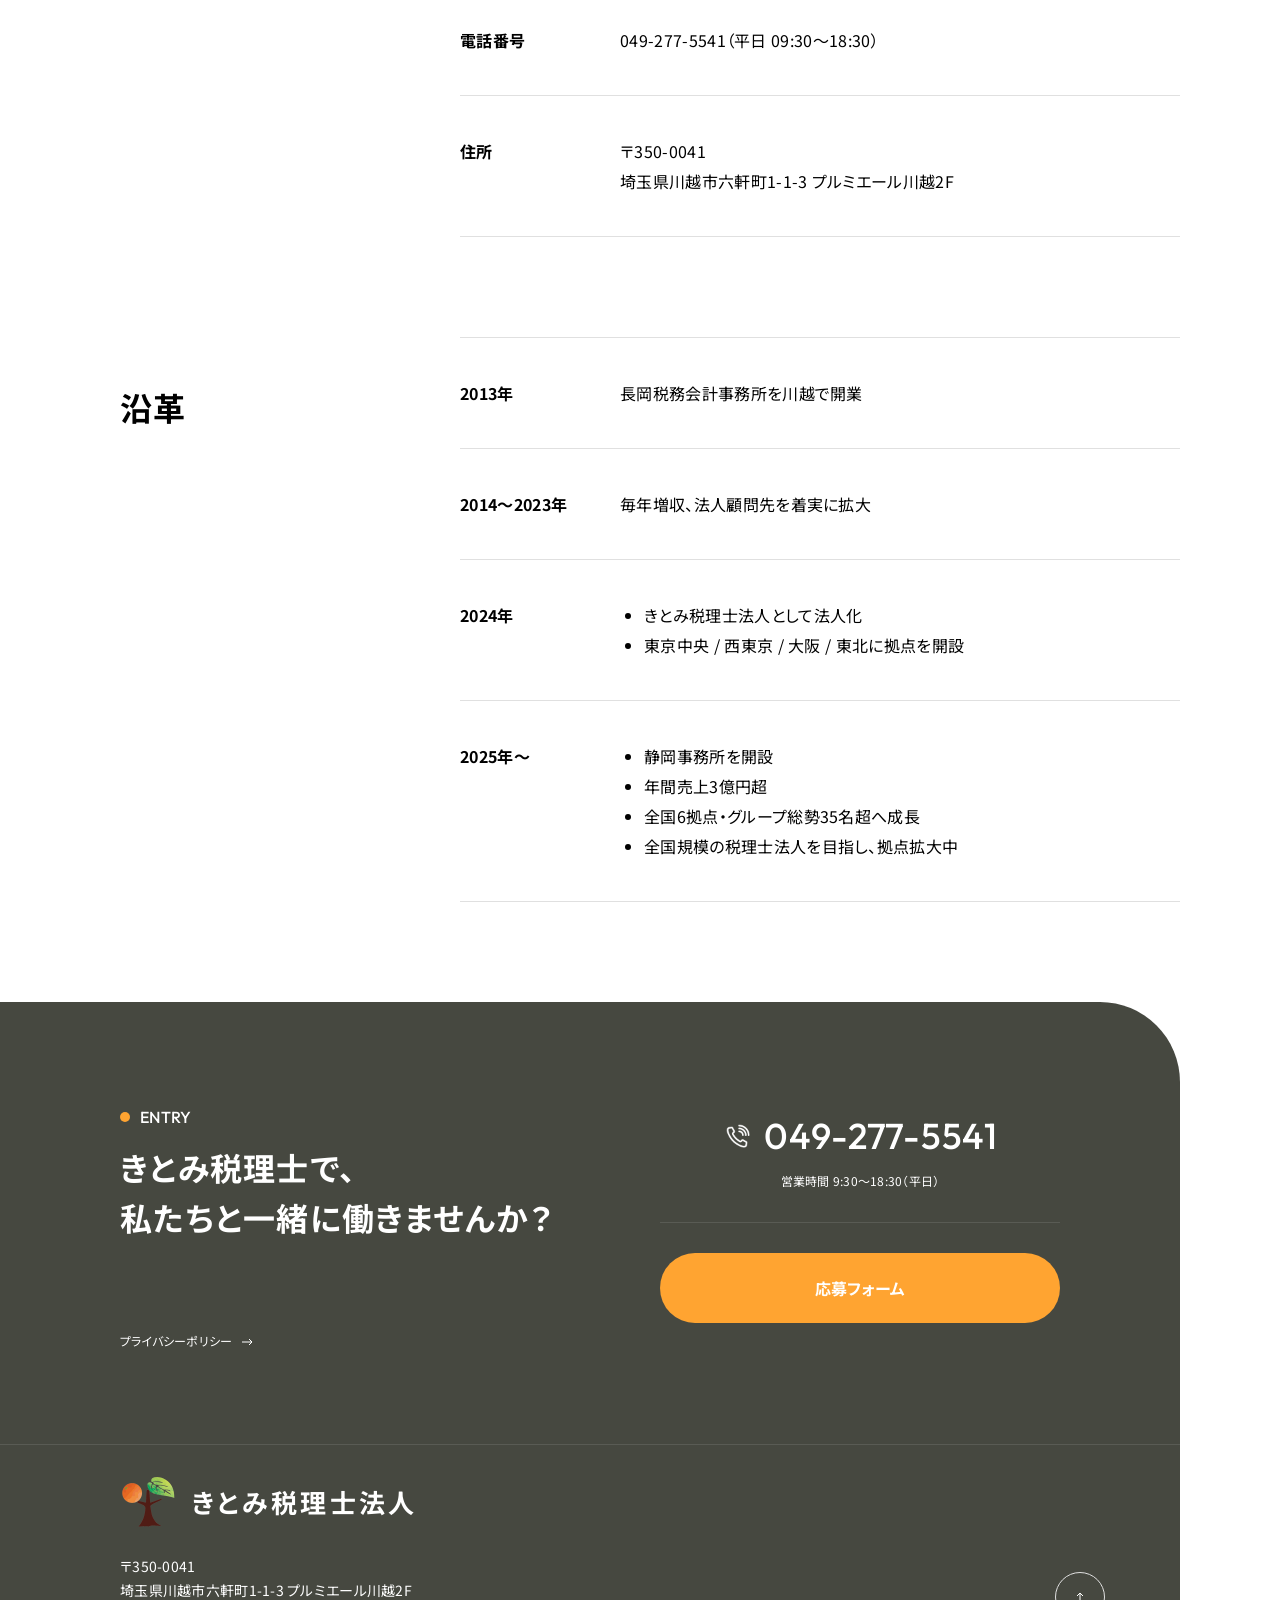
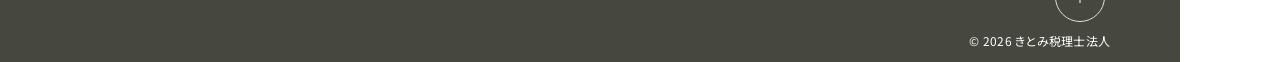
==== commit 5fe2cb63: "「自分らしく、働く。」画像差し替え・代表挨拶SP画像修正・沿革/勤務地の文言修正 - 「自分らしく、働く。」PC/SP画像を着席カットに差し替え - 代表挨拶SP画像を立ちカット（正しい写真）に修正（" ====
--- a/about.html
+++ b/about.html
@@ -10,14 +10,14 @@
   <meta property="og:site_name" content="きとみ税理士法人 採用サイト">
   <meta property="og:title" content="事務所案内 | きとみ税理士法人 採用サイト">
   <meta property="og:description" content="きとみ税理士法人の事務所案内。代表挨拶・強み・未来戦略・会社概要・沿革をご紹介します。">
-  <meta property="og:url" content="https://kitomi-tax.com/about.html">
-  <meta property="og:image" content="https://kitomi-tax.com/images/common/ogp.jpg">
+  <meta property="og:url" content="https://recruit.kitomi-tax.com/about.html">
+  <meta property="og:image" content="https://recruit.kitomi-tax.com/images/common/ogp.jpg">
   <meta property="og:image:width" content="1200">
   <meta property="og:image:height" content="744">
   <meta name="twitter:card" content="summary_large_image">
   <meta name="twitter:title" content="事務所案内 | きとみ税理士法人 採用サイト">
   <meta name="twitter:description" content="きとみ税理士法人の事務所案内。代表挨拶・強み・未来戦略・会社概要・沿革をご紹介します。">
-  <meta name="twitter:image" content="https://kitomi-tax.com/images/common/ogp.jpg">
+  <meta name="twitter:image" content="https://recruit.kitomi-tax.com/images/common/ogp.jpg">
   <link rel="preconnect" href="https://fonts.googleapis.com">
   <link rel="preconnect" href="https://fonts.gstatic.com" crossorigin>
   <link href="https://fonts.googleapis.com/css2?family=Noto+Sans+JP:wght@400;500;700&family=Outfit:wght@400;500;600;700&display=swap" rel="stylesheet">
@@ -302,10 +302,6 @@
             <dd>毎年増収、法人顧問先を着実に拡大</dd>
           </div>
           <div class="company__row">
-            <dt>2023年</dt>
-            <dd>年間売上 川越本部のみで2億円超</dd>
-          </div>
-          <div class="company__row">
             <dt>2024年</dt>
             <dd>
               <ul class="company__list">
@@ -319,6 +315,7 @@
             <dd>
               <ul class="company__list">
                 <li>静岡事務所を開設</li>
+                <li>年間売上3億円超</li>
                 <li>全国6拠点・グループ総勢35名超へ成長</li>
                 <li>全国規模の税理士法人を目指し、拠点拡大中</li>
               </ul>
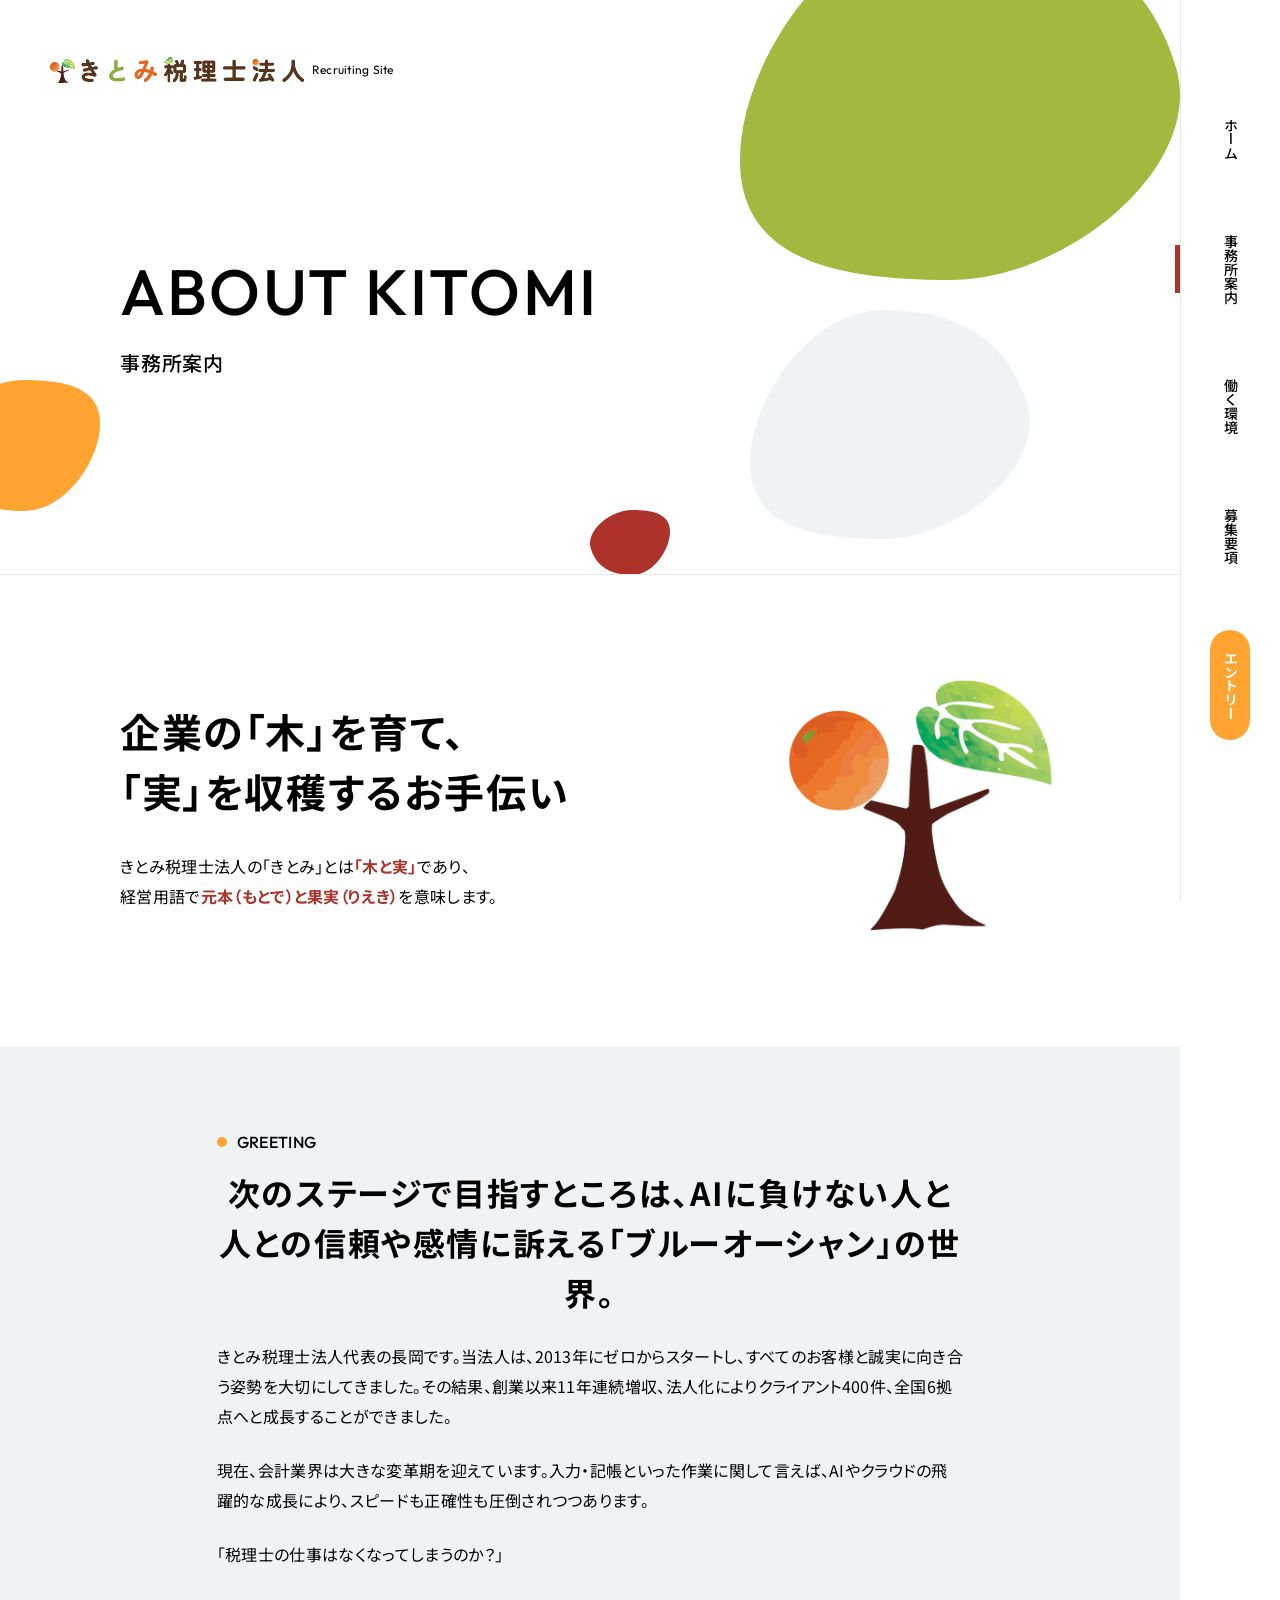
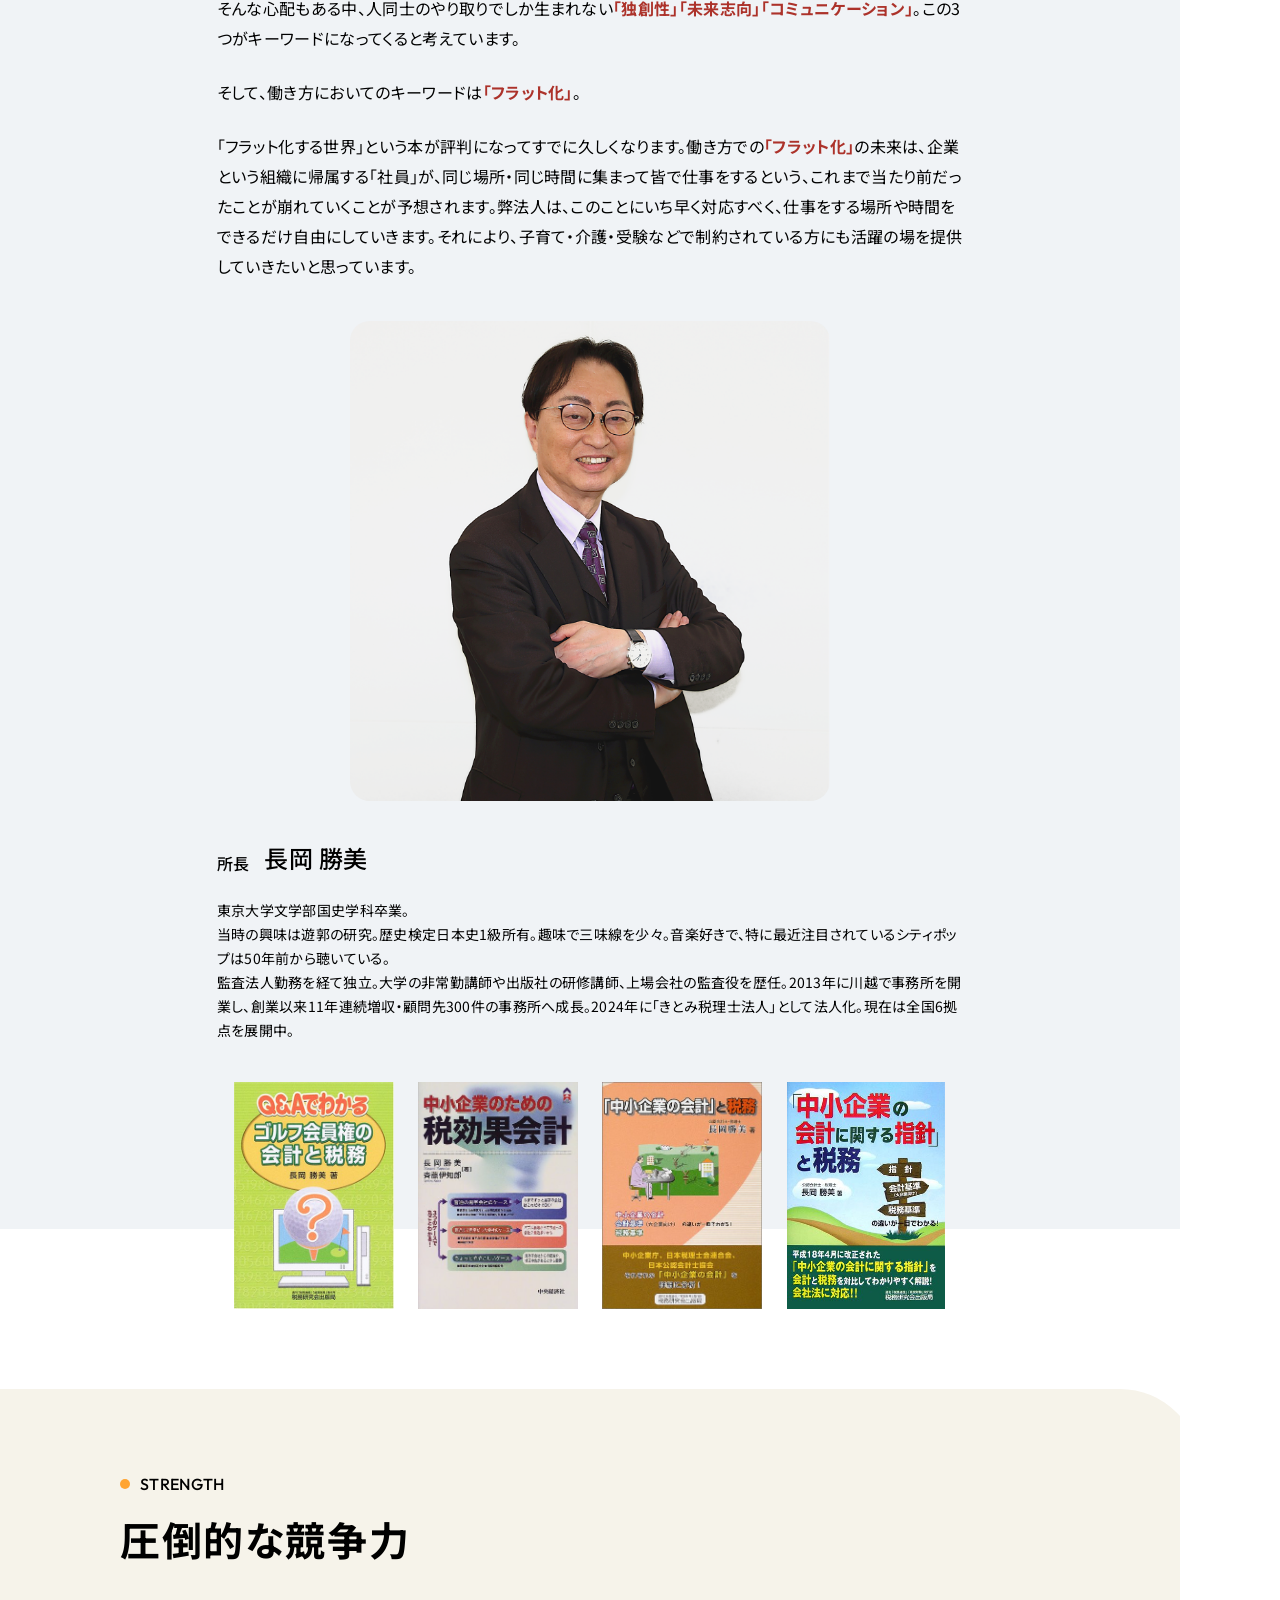
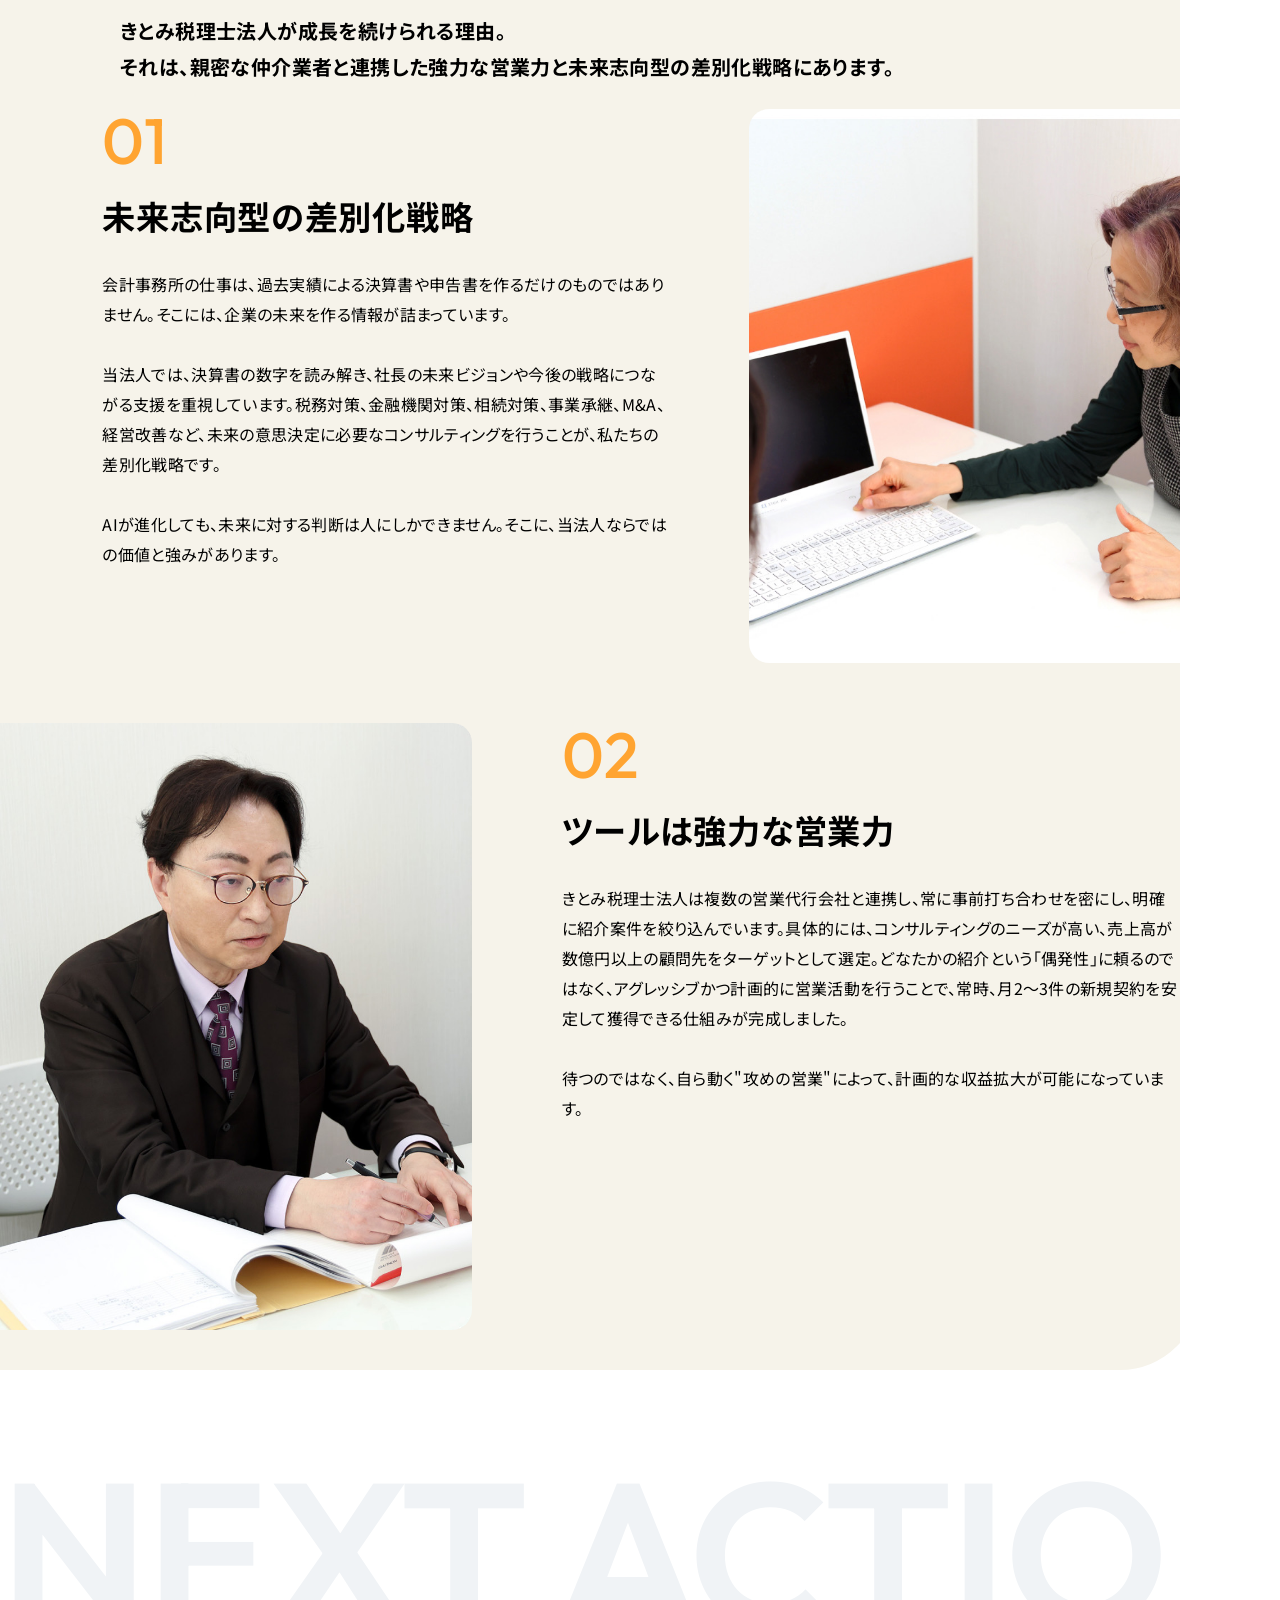
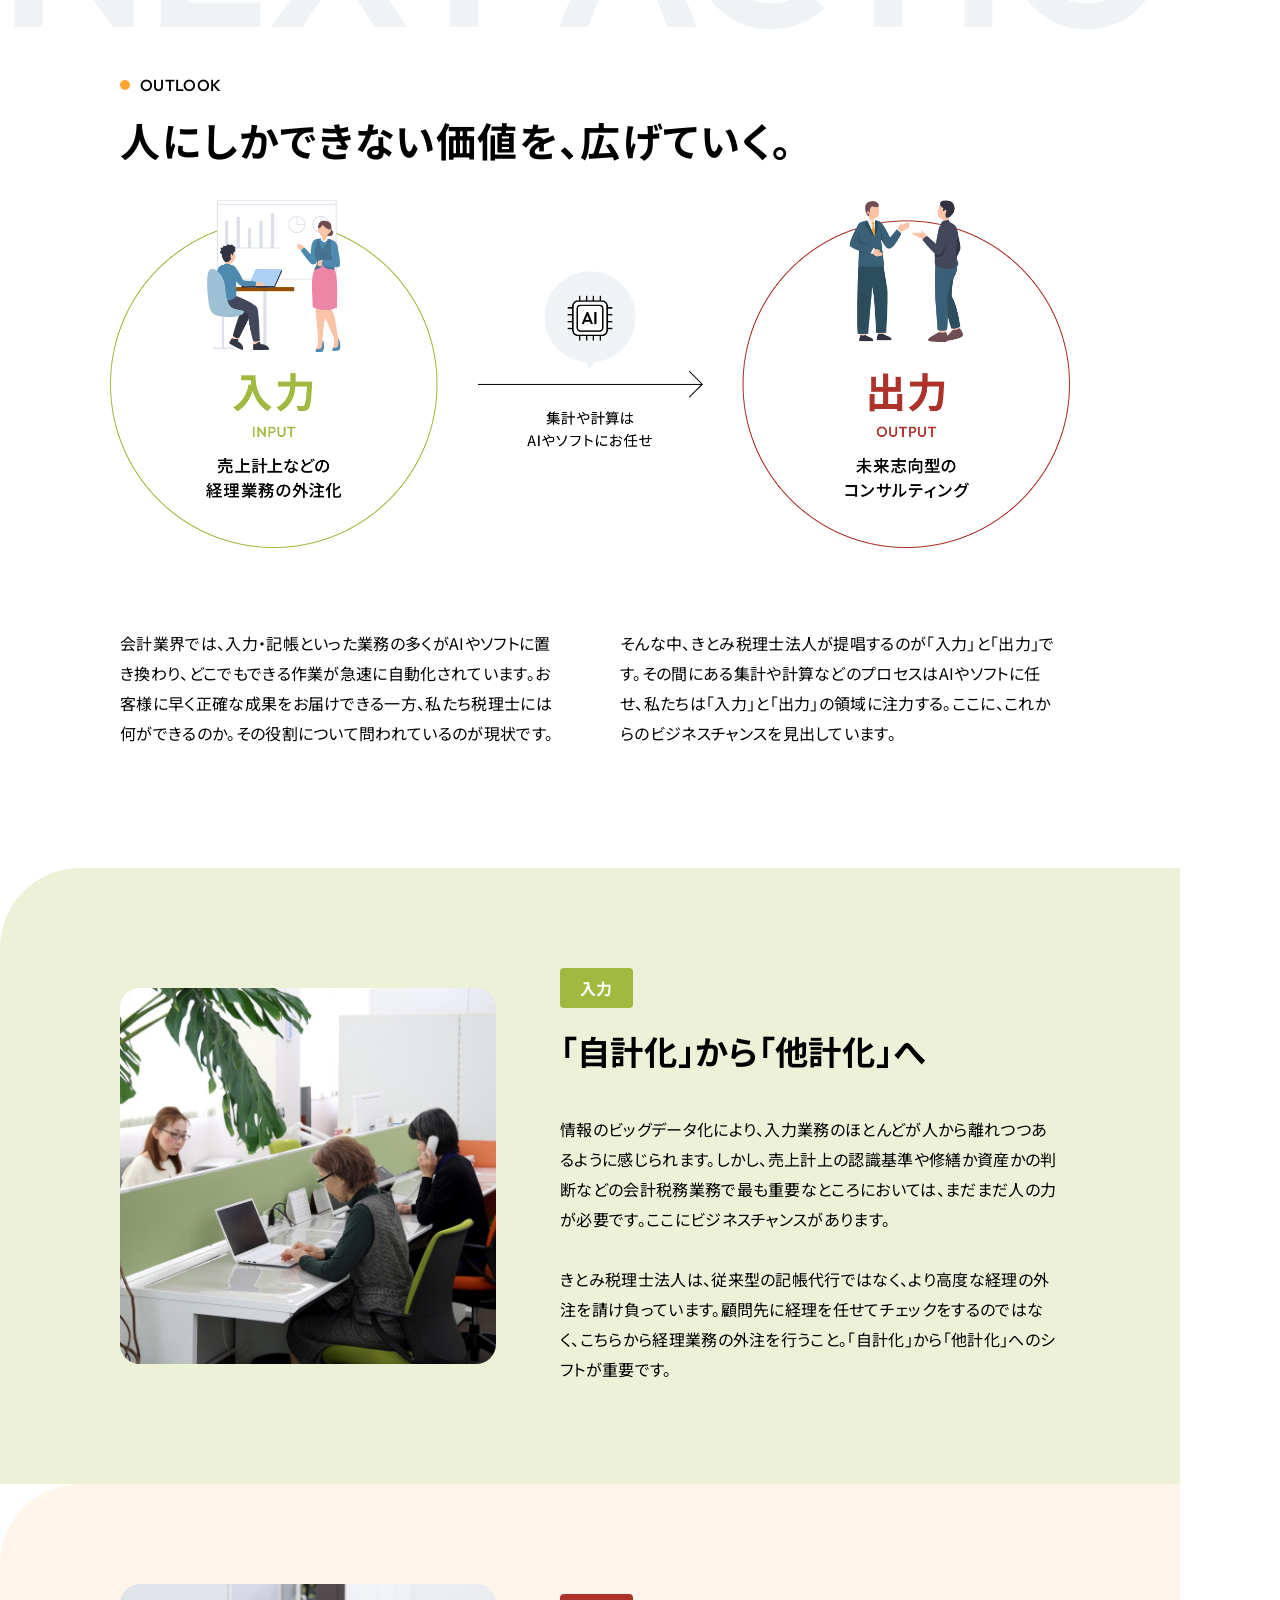
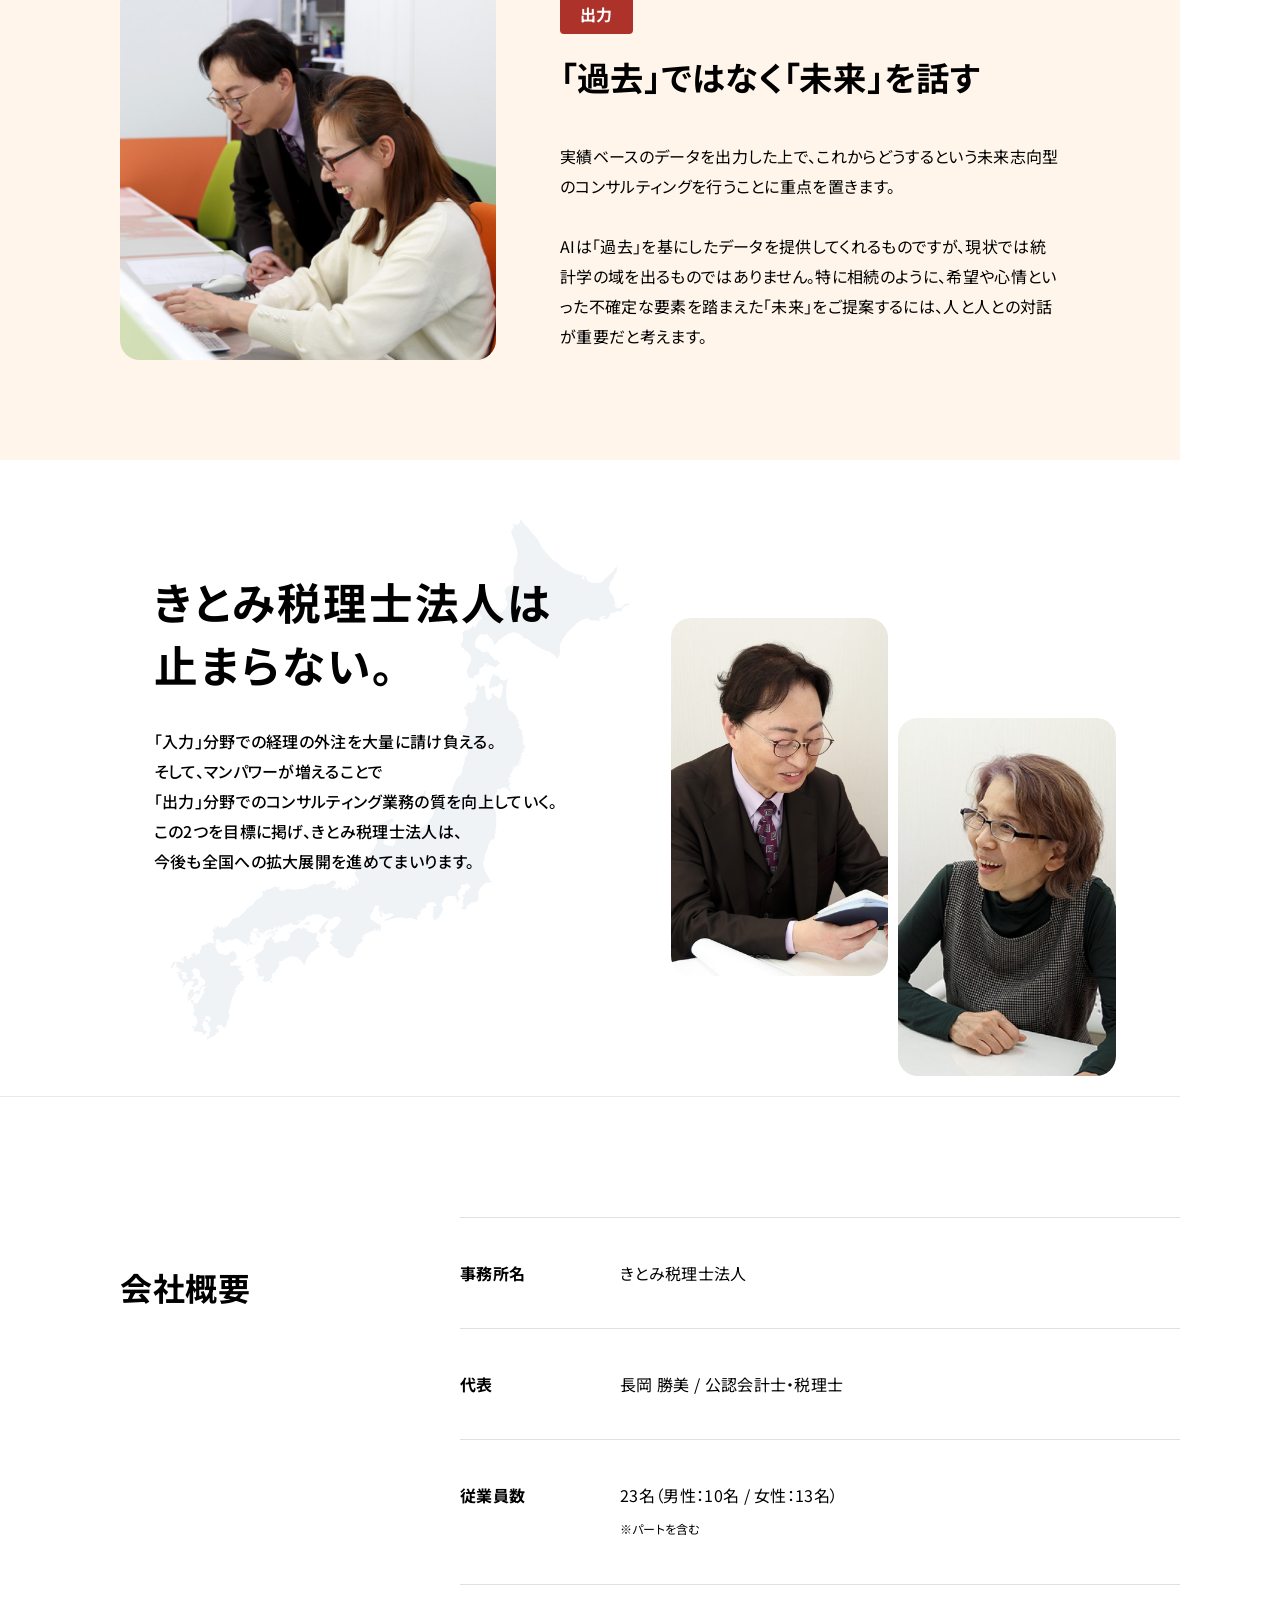
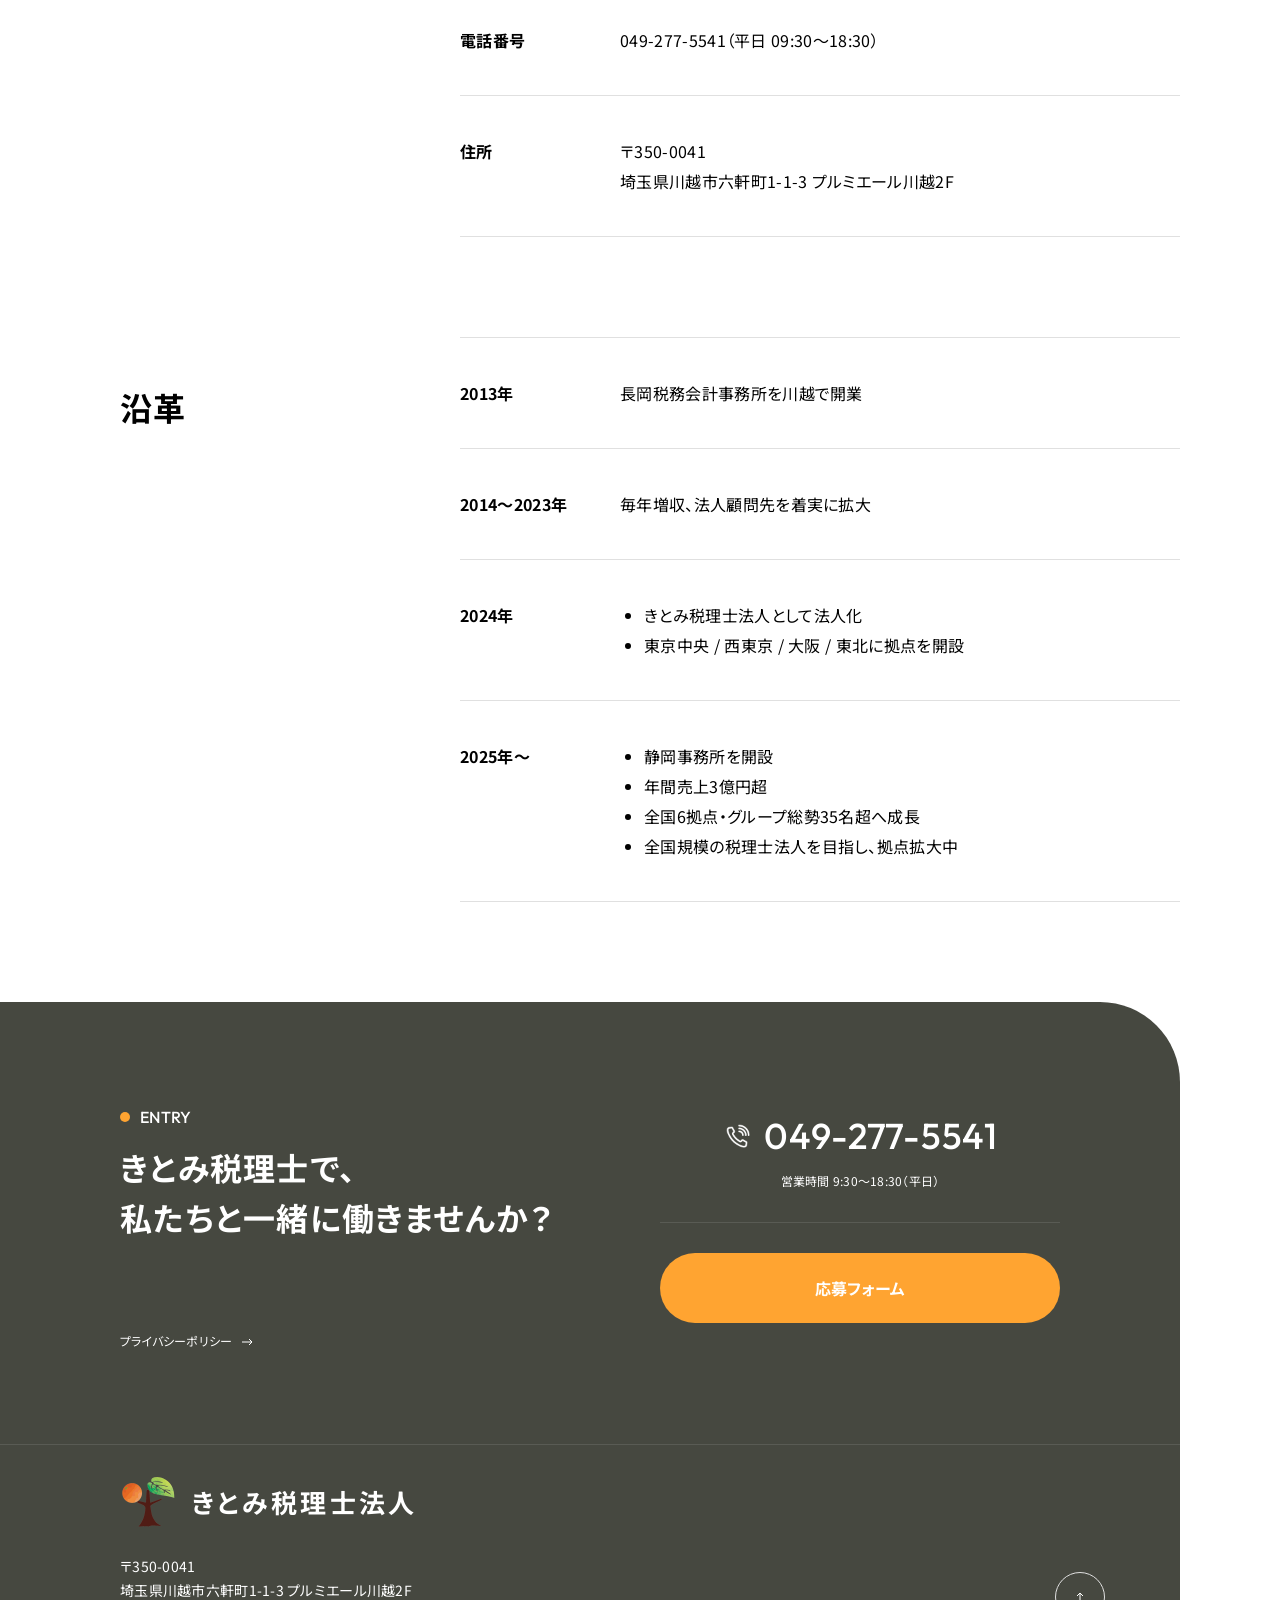
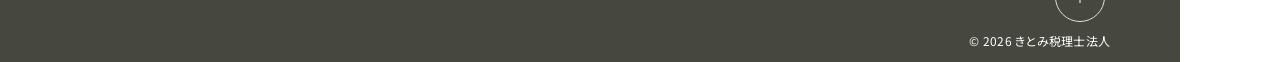
==== commit fec83789: "GA4タグ(G-E30D094GBT)を全ページのhead直後に追加 Co-Authored-By: Claude Opus 4.8 (1M context) <noreply@anthropic.c" ====
--- a/about.html
+++ b/about.html
@@ -1,6 +1,15 @@
 <!DOCTYPE html>
 <html lang="ja">
 <head>
+  <!-- Google tag (gtag.js) -->
+  <script async src="https://www.googletagmanager.com/gtag/js?id=G-E30D094GBT"></script>
+  <script>
+    window.dataLayer = window.dataLayer || [];
+    function gtag(){dataLayer.push(arguments);}
+    gtag('js', new Date());
+
+    gtag('config', 'G-E30D094GBT');
+  </script>
   <meta charset="UTF-8">
   <meta name="viewport" content="width=device-width, initial-scale=1.0">
   <title>事務所案内 | きとみ税理士法人 採用サイト</title>
